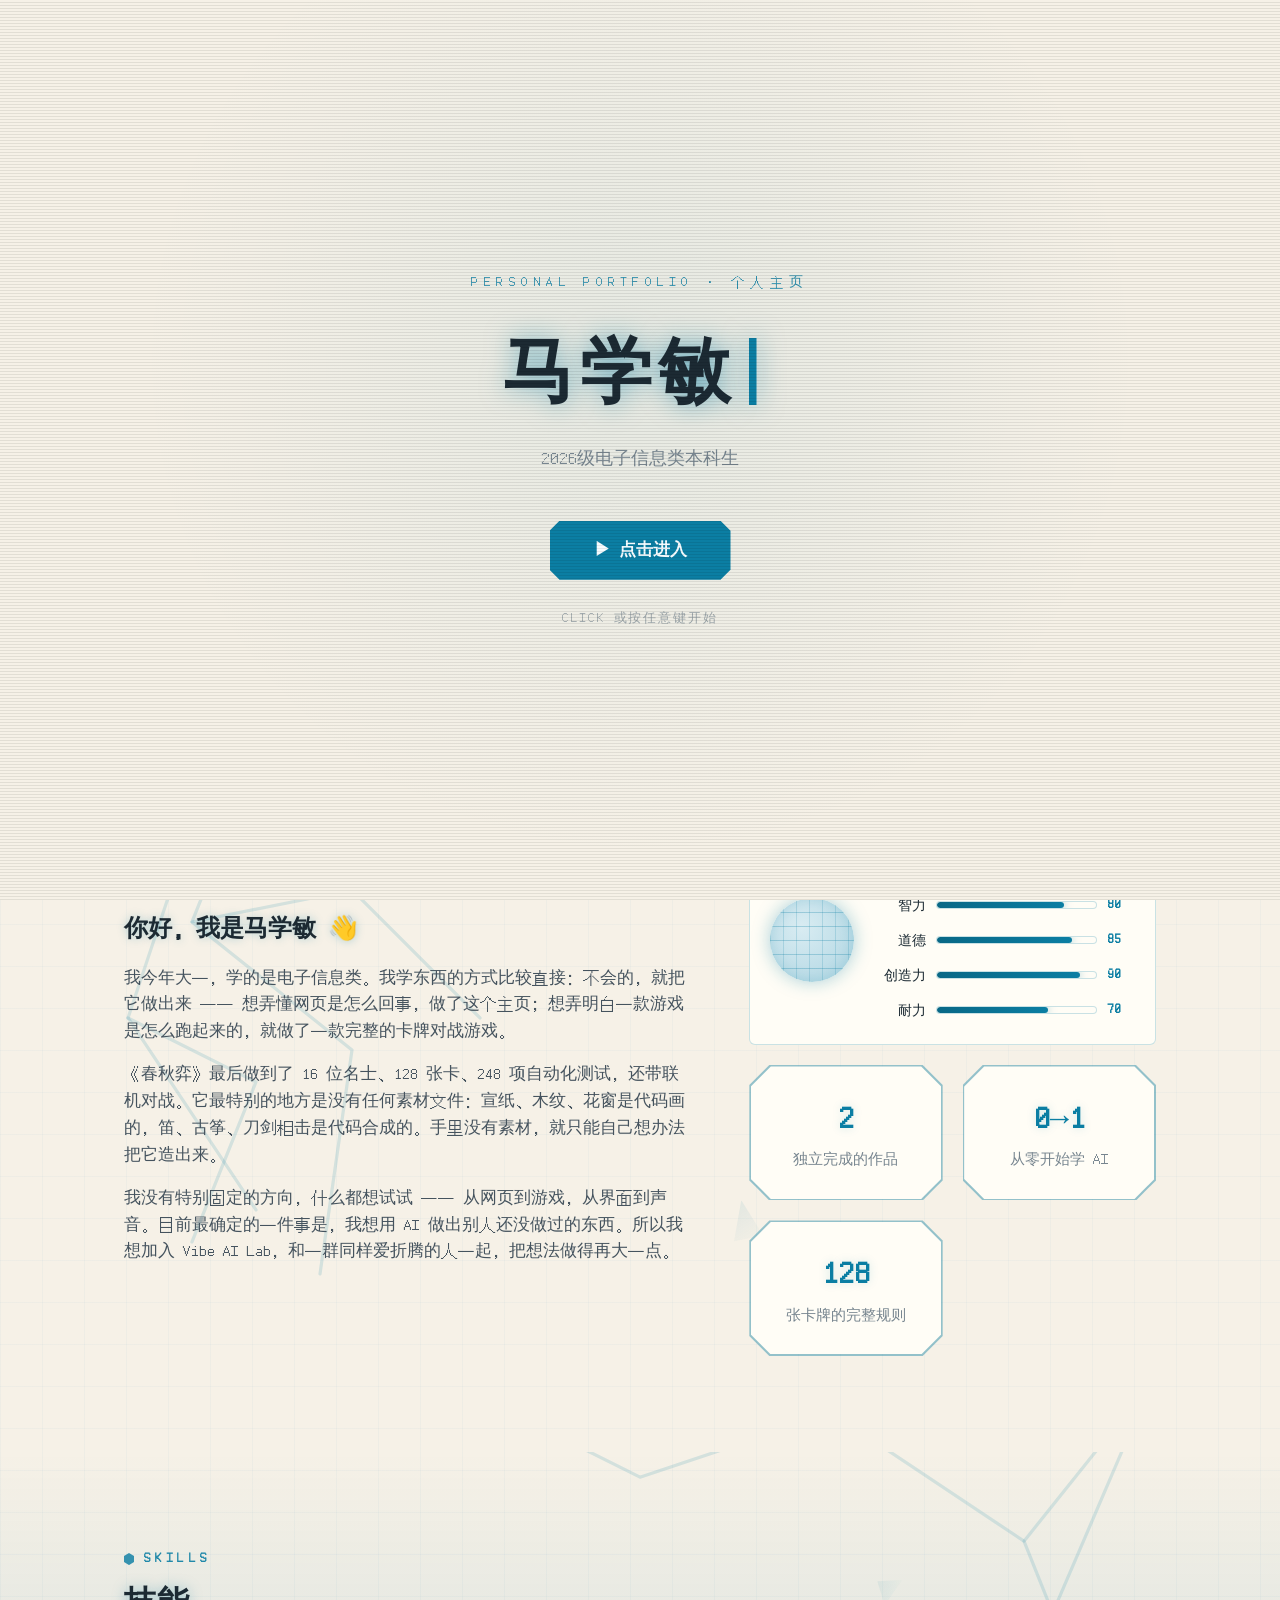
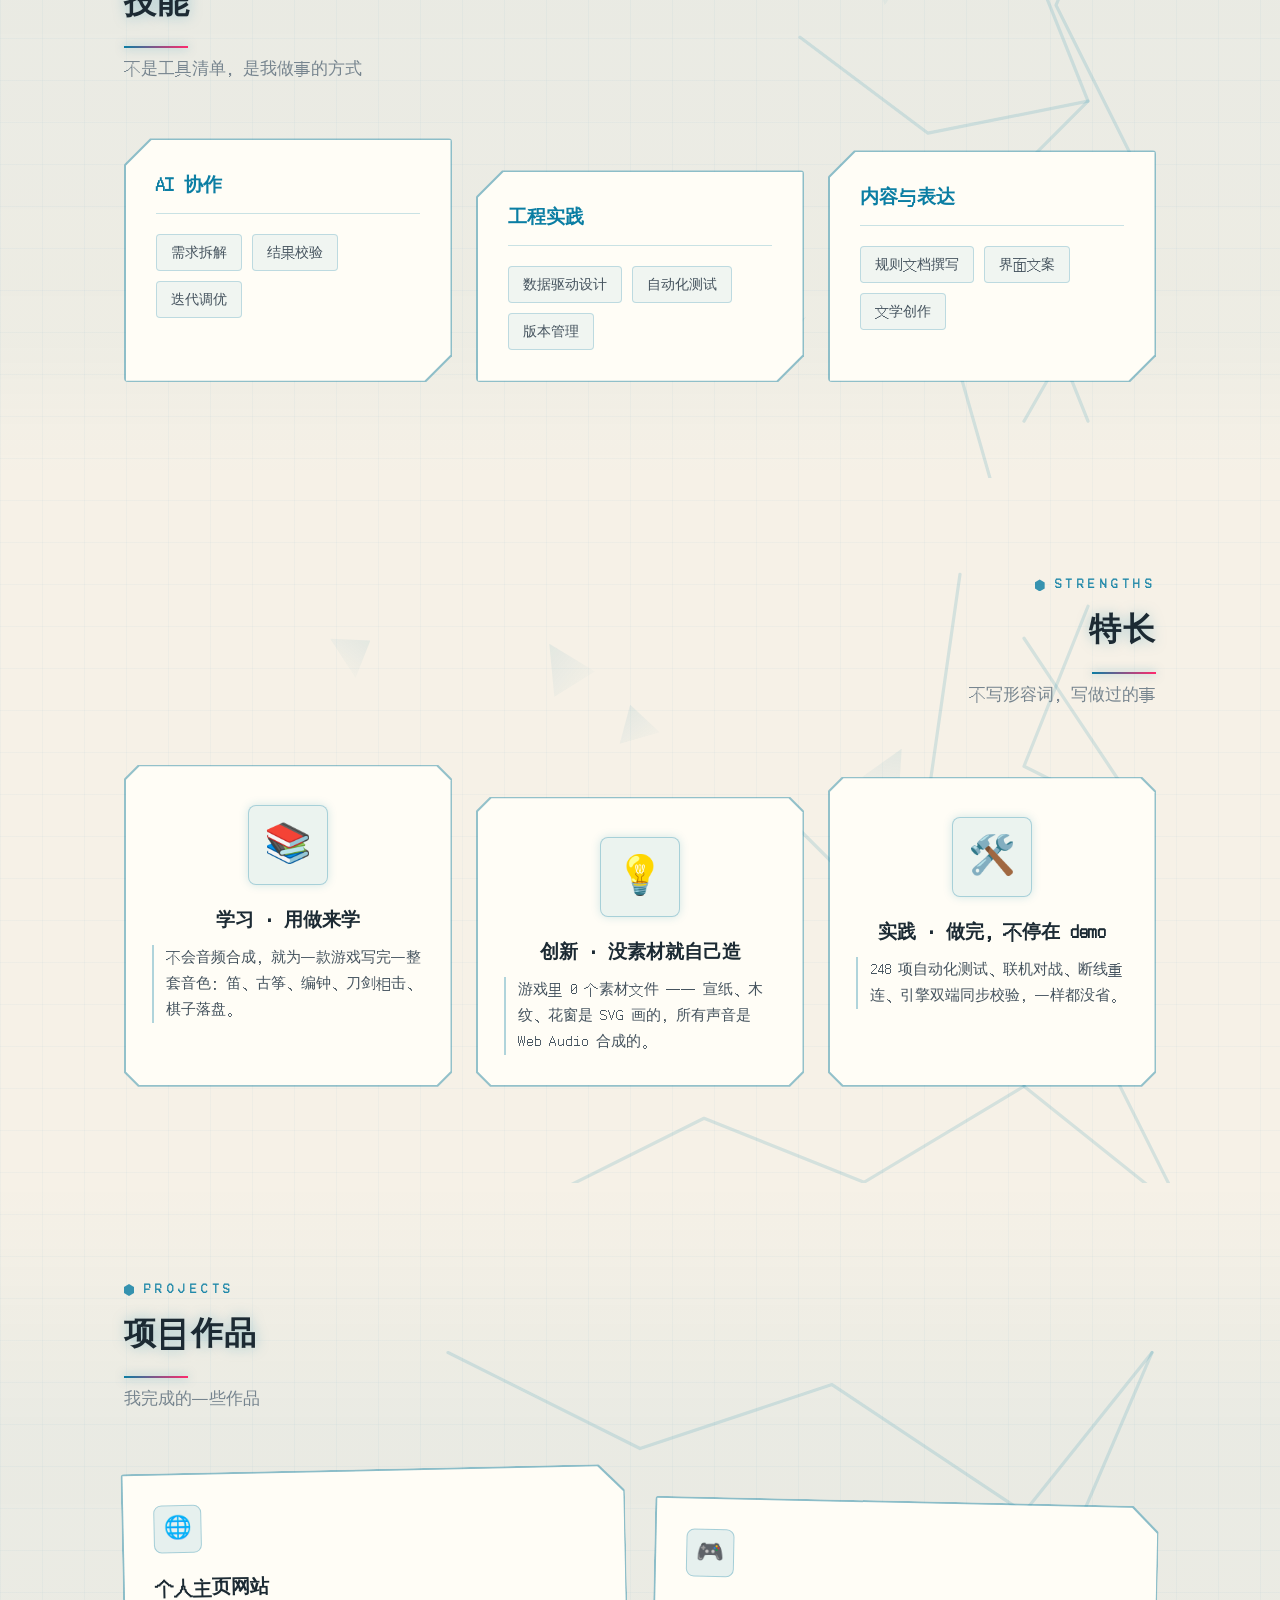
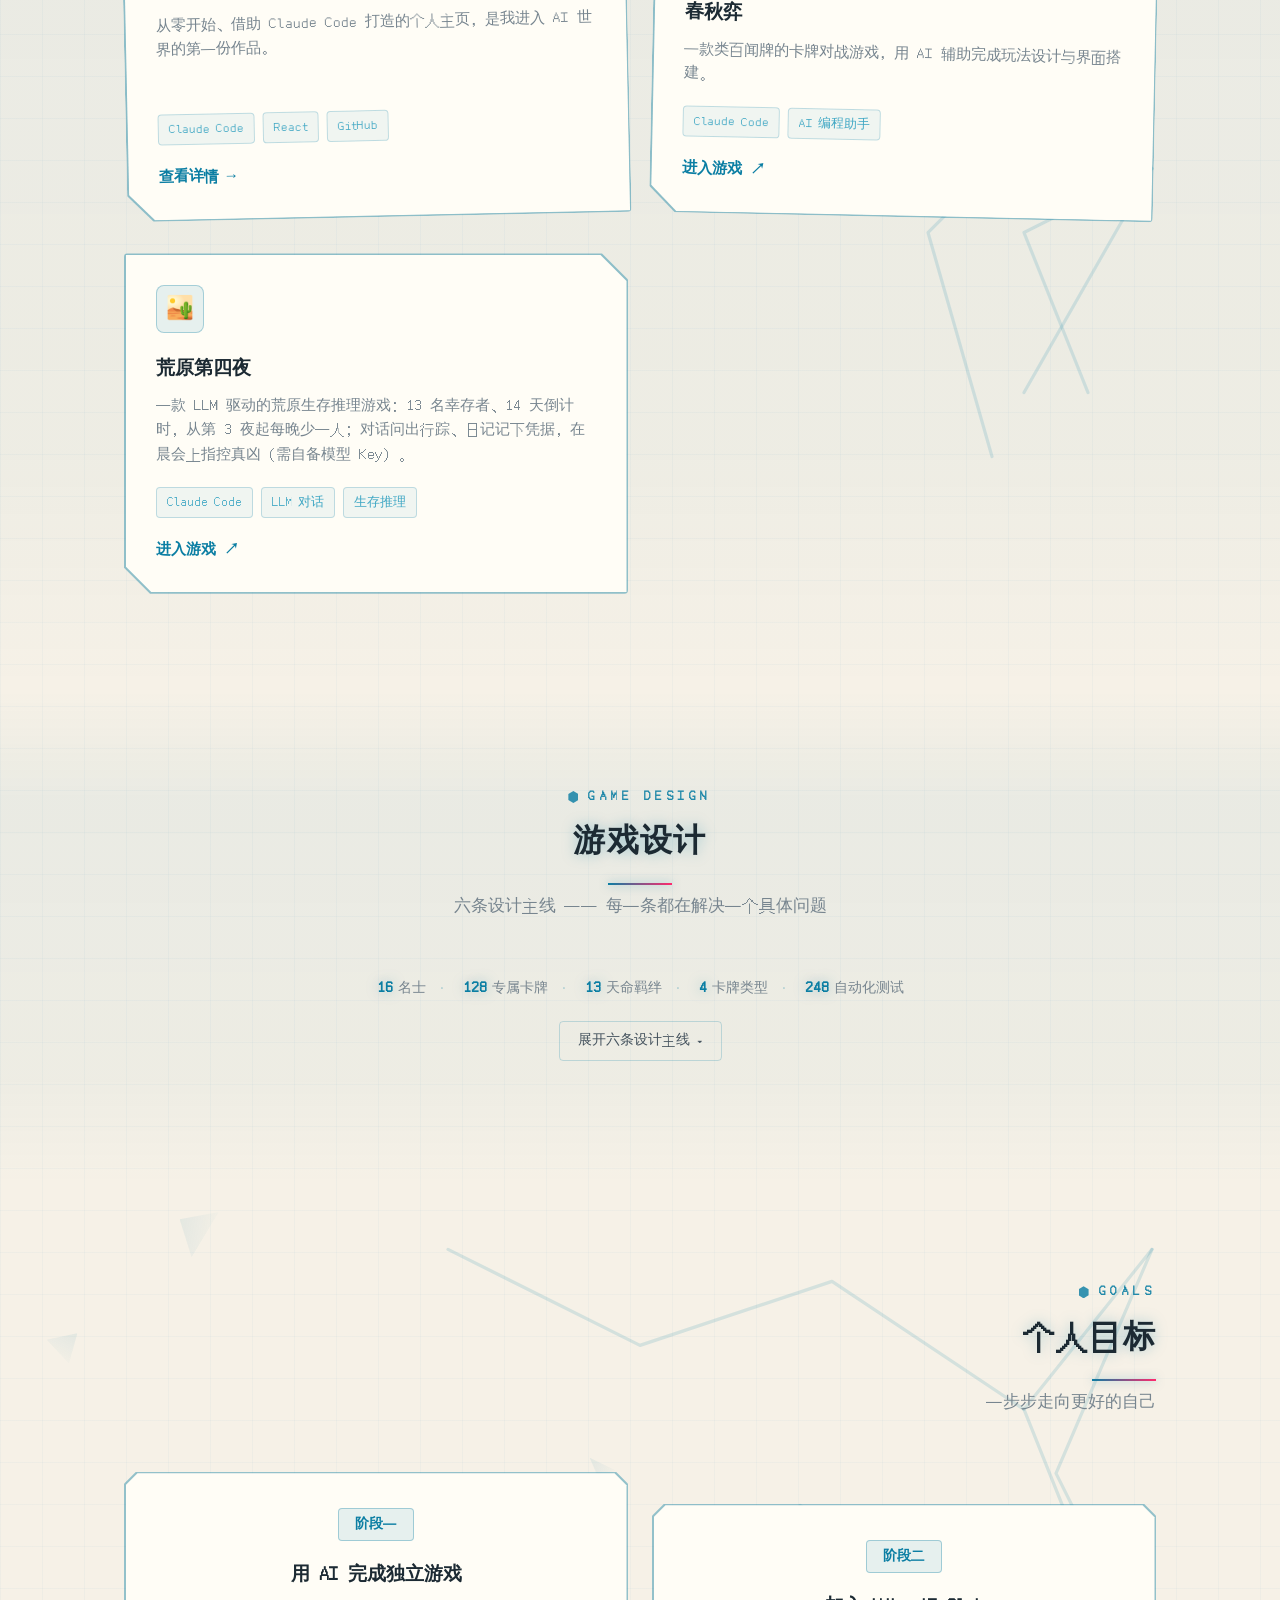
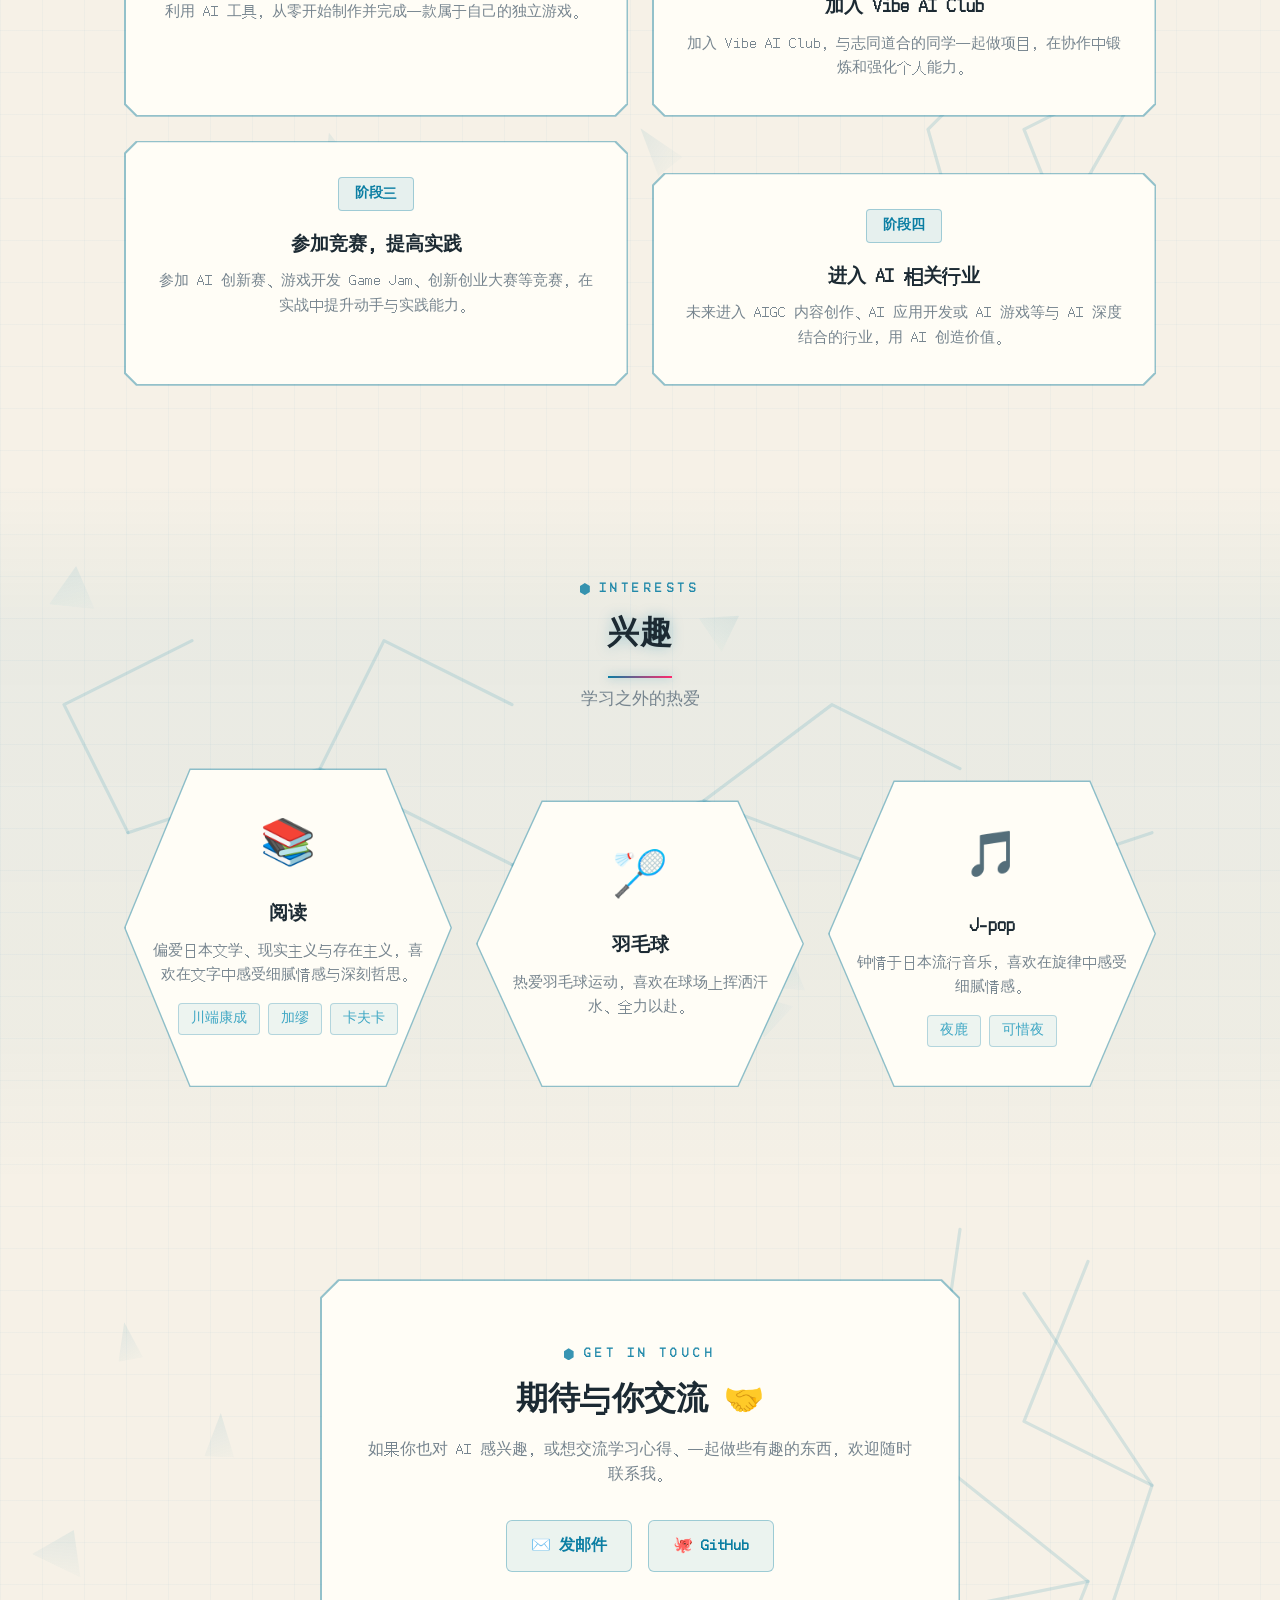
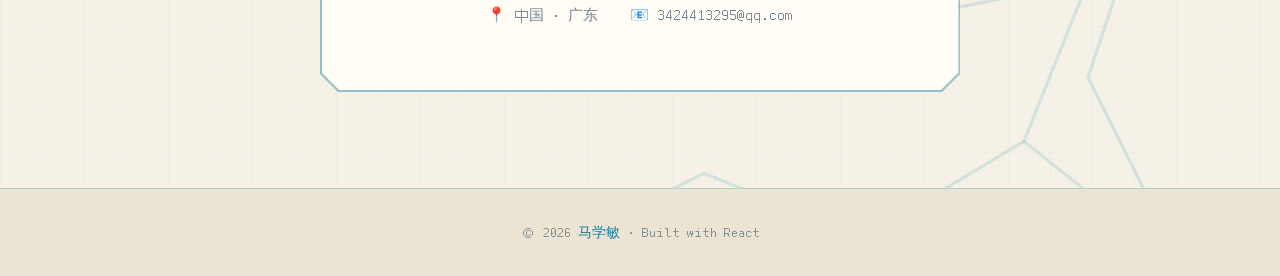
==== index.html @ 771243eb "更新主页 2026-10-11 16:15" ====
<!doctype html>
<html lang="zh-CN">
  <head>
    <meta charset="UTF-8" />
    <meta name="viewport" content="width=device-width, initial-scale=1.0" />
    <meta name="description" content="马学敏的个人主页 - 电子信息类本科生" />
    <meta name="theme-color" content="#070d16" />
    <script>
      // 首屏脚本：在样式生效前定好主题，避免「先闪深色、再切浅色」
      ;(function () {
        try {
          var t = localStorage.getItem('cc-theme')
          if (t !== 'light' && t !== 'dark') {
            t = window.matchMedia('(prefers-color-scheme: light)').matches ? 'light' : 'dark'
          }
          document.documentElement.dataset.theme = t
          var meta = document.querySelector('meta[name="theme-color"]')
          if (meta) meta.setAttribute('content', t === 'light' ? '#f6f1e7' : '#070d16')
        } catch (e) {}
      })()
    </script>
    <link rel="preconnect" href="https://fonts.googleapis.com" />
    <link rel="preconnect" href="https://fonts.gstatic.com" crossorigin />
    <link href="https://fonts.googleapis.com/css2?family=Press+Start+2P&family=VT323&display=swap" rel="stylesheet" />
    <title>马学敏 · 个人主页</title>
    <script type="module" crossorigin src="/assets/index-Da2HDCcF.js"></script>
    <link rel="stylesheet" crossorigin href="/assets/index-O-coVyPb.css">
  </head>
  <body>
    <div id="root"></div>
  </body>
</html>
---- assets/index-O-coVyPb.css ----
@font-face{font-family:ArkPixel;src:url(/fonts/ark-pixel-16px-monospaced-latin.ttf.woff2) format("woff2");font-weight:400;font-style:normal;font-display:swap;unicode-range:U+0020-00FF}@font-face{font-family:ArkPixel;src:url(/fonts/ark-pixel-16px-monospaced-zh_cn.ttf.woff2) format("woff2");font-weight:400;font-style:normal;font-display:swap;unicode-range:U+4E00-9FFF,U+3000-303F,U+2000-206F,U+FF00-FFEF}:root{--primary: #00d9ff;--primary-dark: #00a8cc;--accent: #7ee7ff;--neon-pink: #ff2a6d;--neon-purple: #b026ff;--bg: #070d16;--bg-alt: rgba(var(--primary-rgb), .045);--card: #0c1522;--dark: #eaf6ff;--text: #b7c8da;--text-light: #7a8fa3;--border: rgba(var(--primary-rgb), .16);--radius: 4px;--shadow: 0 4px 24px rgba(0, 0, 0, .45);--shadow-lg: 0 12px 40px rgba(0, 0, 0, .55);--glow: 0 0 12px rgba(var(--primary-rgb), .35);--max-width: 1080px;--primary-rgb: 0, 217, 255;--accent-rgb: 126, 231, 255;--bg-rgb: 7, 13, 22;--bg-deep: #040a12;--on-primary: #04121a;--primary-bright: #4ae6ff;--primary-deep: #0095b5;--avatar-a: #0d3347;--avatar-b: #04121a;--crack: rgba(0, 217, 255, .1);color-scheme:dark}*{margin:0;padding:0;box-sizing:border-box}html{scroll-behavior:smooth}body{font-family:ArkPixel,Courier New,Consolas,Microsoft YaHei,PingFang SC,monospace;font-size:16px;color:var(--text);background-color:var(--bg);background-image:linear-gradient(rgba(var(--primary-rgb),.03) 1px,transparent 1px),linear-gradient(90deg,rgba(var(--primary-rgb),.03) 1px,transparent 1px);background-size:42px 42px;line-height:1.6;-webkit-font-smoothing:antialiased;animation:grid-move 24s linear infinite}body:before{content:"";position:fixed;top:0;right:0;bottom:0;left:0;pointer-events:none;z-index:9999;background:repeating-linear-gradient(0deg,rgba(0,0,0,.08) 0px,rgba(0,0,0,.08) 1px,transparent 1px,transparent 3px);animation:scan-move 7s linear infinite}a{color:inherit;text-decoration:none}.container{max-width:var(--max-width);margin:0 auto;padding:0 24px}.particles-canvas{position:fixed;top:0;right:0;bottom:0;left:0;z-index:0;pointer-events:none}main{position:relative;z-index:1}.start-screen{position:fixed;top:0;right:0;bottom:0;left:0;z-index:9998;background:radial-gradient(circle at 50% 40%,rgba(var(--primary-rgb),.07),transparent 60%),var(--bg);cursor:pointer;transition:opacity .7s ease}.start-screen.fading{opacity:0;pointer-events:none}.boot-screen,.title-screen{position:absolute;top:0;right:0;bottom:0;left:0;display:flex;flex-direction:column;align-items:center;justify-content:center;text-align:center;padding:24px;transition:opacity .5s ease}.boot-screen{opacity:1}.boot-screen.boot-hidden,.title-screen{opacity:0;pointer-events:none}.title-screen.title-show{opacity:1;pointer-events:auto}.boot-text{font-size:.9rem;letter-spacing:.3em;text-transform:uppercase;color:var(--primary);margin-bottom:22px}.boot-bar{width:280px;height:4px;background:rgba(var(--primary-rgb),.15);border-radius:2px;overflow:hidden}.boot-fill{height:100%;background:var(--primary);box-shadow:0 0 10px rgba(var(--primary-rgb),.6);transition:width .1s linear}.boot-percent{margin-top:12px;font-size:.85rem;color:var(--text-light)}.start-kicker{font-size:.85rem;letter-spacing:.4em;text-transform:uppercase;color:var(--primary);margin-bottom:22px;opacity:.85}.start-title{font-size:clamp(2.5rem,7vw,4.5rem);color:var(--dark);letter-spacing:.08em;text-shadow:0 0 26px rgba(var(--primary-rgb),.55);margin-bottom:14px}.start-subtitle{font-size:1.1rem;color:var(--text-light);margin-bottom:48px}.start-btn{display:inline-block;padding:16px 44px;background:var(--primary);color:var(--on-primary);font-size:1.05rem;font-weight:600;clip-path:polygon(10px 0,calc(100% - 10px) 0,100% 10px,100% calc(100% - 10px),calc(100% - 10px) 100%,10px 100%,0 calc(100% - 10px),0 10px);animation:start-pulse 1.8s ease-in-out infinite}.start-hint{margin-top:28px;font-size:.8rem;letter-spacing:.15em;color:var(--text-light);opacity:.7}@keyframes start-pulse{0%,to{opacity:.6}50%{opacity:1}}.cursor{color:var(--primary);animation:blink 1s steps(2) infinite}@keyframes blink{0%,to{opacity:1}50%{opacity:0}}.section{position:relative;z-index:0;overflow:hidden;padding:96px 0}.section-alt{background:linear-gradient(180deg,transparent,rgba(var(--primary-rgb),.05) 22%,rgba(var(--primary-rgb),.035) 78%,transparent)}.section-heading{text-align:center;margin-bottom:56px}.section-heading h2{font-size:2rem;font-weight:700;color:var(--dark);letter-spacing:.04em;text-shadow:0 0 14px rgba(var(--primary-rgb),.35);animation:glitch-soft 9s infinite}.section-heading h2:after{content:"";display:block;width:64px;height:2px;margin:16px auto 0;background:linear-gradient(90deg,var(--primary),var(--neon-pink));box-shadow:0 0 10px rgba(var(--primary-rgb),.5)}.section-heading p{margin-top:8px;color:var(--text-light);font-size:1.05rem}#skills .section-heading,#projects .section-heading{text-align:left}#skills .section-heading h2:after,#projects .section-heading h2:after{margin:16px 0 0}#talents .section-heading,#goals .section-heading{text-align:right}#talents .section-heading h2:after,#goals .section-heading h2:after{margin:16px 0 0 auto}.section-en{display:block;font-size:.8rem;letter-spacing:.35em;text-transform:uppercase;color:var(--primary);margin-bottom:10px;font-weight:600;opacity:.9}.section-en:before{content:"";display:inline-block;width:10px;height:12px;margin-right:10px;vertical-align:middle;background:var(--primary);clip-path:polygon(50% 0,100% 25%,100% 75%,50% 100%,0 75%,0 25%);opacity:.9}.navbar{position:fixed;top:0;left:0;right:0;z-index:100;background:rgba(var(--bg-rgb),.85);-webkit-backdrop-filter:blur(12px);backdrop-filter:blur(12px);border-bottom:1px solid var(--border);transition:box-shadow .3s}.navbar.scrolled{box-shadow:0 4px 24px rgba(var(--primary-rgb),.12)}.navbar-inner{max-width:var(--max-width);margin:0 auto;padding:0 24px;height:64px;display:flex;align-items:center;justify-content:space-between}.logo{font-family:ArkPixel,Courier New,monospace;font-size:1.1rem;font-weight:700;color:var(--primary);text-shadow:var(--glow);letter-spacing:.05em;animation:glitch-soft 6s infinite}.logo span{color:var(--neon-pink)}.nav-links{display:flex;gap:32px;list-style:none}.nav-links a{position:relative;color:var(--text);font-size:.95rem;font-weight:500;transition:all .2s}.nav-links a:before{content:"▸";position:absolute;left:-16px;top:50%;transform:translateY(-50%);color:var(--primary);opacity:0;transition:opacity .2s}.nav-links a:hover:before{opacity:1}.nav-links a:hover{color:var(--primary);text-shadow:0 0 8px rgba(var(--primary-rgb),.5)}.nav-toggle{display:none;background:none;border:none;cursor:pointer;flex-direction:column;gap:5px;padding:4px}.nav-toggle span{display:block;width:22px;height:2px;background:var(--primary);border-radius:2px}.nav-actions{display:flex;align-items:center;gap:10px}.sound-toggle{flex:none;width:34px;height:34px;display:grid;place-items:center;background:none;border:1px solid var(--border);border-radius:var(--radius);cursor:pointer;transition:border-color .2s,box-shadow .2s,background .2s}.sound-toggle svg{width:18px;height:18px;fill:var(--primary);overflow:visible}.sound-toggle svg .stroke{fill:none;stroke:var(--primary);stroke-width:1.6;stroke-linecap:round}.sound-toggle:hover{border-color:var(--primary);background:rgba(var(--primary-rgb),.06);box-shadow:var(--glow)}.sound-toggle[aria-pressed=false] svg,.sound-toggle[aria-pressed=false] svg .stroke{fill:var(--text-light);stroke:var(--text-light)}.sound-toggle[aria-pressed=false] svg path:first-child{fill:var(--text-light)}.hero{position:relative;padding:170px 0 130px;background:radial-gradient(circle at 20% 20%,rgba(var(--primary-rgb),.08),transparent 50%),radial-gradient(circle at 80% 80%,rgba(var(--primary-rgb),.05),transparent 50%),var(--bg);overflow:hidden}.hero:before{content:"";position:absolute;top:-220px;right:-220px;width:520px;height:520px;background:radial-gradient(circle,rgba(var(--primary-rgb),.12),transparent 70%);animation:glow-pulse 5s ease-in-out infinite}.hero:after{content:"";position:absolute;top:50%;right:6%;width:240px;height:240px;transform:translateY(-50%);clip-path:polygon(50% 0,100% 100%,0 100%);background:rgba(var(--primary-rgb),.05);border-bottom:2px solid rgba(var(--primary-rgb),.25);pointer-events:none}.cracks{position:absolute;top:0;left:0;width:100%;height:100%;pointer-events:none;z-index:0}.shard{position:absolute;pointer-events:none;z-index:0;clip-path:polygon(50% 0,100% 100%,0 100%);background:linear-gradient(160deg,rgba(var(--primary-rgb),.12),rgba(var(--accent-rgb),.02));animation:shard-float 6s ease-in-out infinite}.shard-1{top:16%;left:14%;width:60px;height:54px;transform:rotate(-18deg)}.shard-2{top:30%;left:24%;width:40px;height:36px;transform:rotate(28deg)}.shard-3{top:52%;left:10%;width:48px;height:44px;transform:rotate(-6deg)}.shard-4{top:22%;left:30%;width:32px;height:28px;transform:rotate(45deg)}.glass-cracks{position:absolute;top:0;right:0;bottom:0;left:0;pointer-events:none;z-index:-1;overflow:hidden}.glass-cracks svg{position:absolute;top:0;left:0;width:100%;height:100%}.gshard{position:absolute;clip-path:polygon(50% 0,100% 100%,0 100%);background:linear-gradient(160deg,rgba(var(--primary-rgb),.09),rgba(var(--accent-rgb),.02));animation:shard-float 6s ease-in-out infinite}@keyframes shard-float{0%,to{translate:0 0;opacity:.5}10%{opacity:1}18%{opacity:.35}25%{translate:0 -6px;opacity:.8}34%{opacity:.3}42%{opacity:.95}50%{translate:0 -13px;opacity:.45}58%{opacity:1}66%{opacity:.3}75%{translate:0 -6px;opacity:.85}84%{opacity:.4}92%{opacity:.95}}.hero-inner{position:relative;z-index:1;display:flex;align-items:center;gap:64px}.hero-inner:before{content:"";position:absolute;left:-50px;top:12%;width:84px;height:96px;background:rgba(var(--primary-rgb),.06);clip-path:polygon(50% 0,100% 25%,100% 75%,50% 100%,0 75%,0 25%);pointer-events:none}.hero-inner:after{content:"";position:absolute;right:40px;bottom:-30px;width:56px;height:64px;background:rgba(var(--primary-rgb),.1);clip-path:polygon(50% 0,100% 25%,100% 75%,50% 100%,0 75%,0 25%);pointer-events:none}.hero-text{flex:1}.hero-greeting{display:inline-block;padding:6px 16px;background:rgba(var(--primary-rgb),.08);border:1px solid rgba(var(--primary-rgb),.35);color:var(--primary);border-radius:4px;font-size:.9rem;font-weight:600;margin-bottom:22px}.hero h1{font-size:3rem;font-weight:800;color:var(--dark);letter-spacing:.02em;line-height:1.2}.hero h1 .gradient{color:var(--primary);text-shadow:0 0 18px rgba(var(--primary-rgb),.5);animation:glitch-text 6s infinite}@keyframes glitch-text{0%,90%,to{text-shadow:0 0 18px rgba(var(--primary-rgb),.5);transform:translate(0)}91%{text-shadow:-5px 0 var(--neon-pink),5px 0 var(--primary);transform:translate(4px,-1px) skew(3deg)}92%{text-shadow:5px 0 var(--neon-pink),-5px 0 var(--primary);transform:translate(-4px,1px) skew(-3deg)}93%{text-shadow:-3px 0 var(--neon-pink),3px 0 var(--primary);transform:translate(2px)}94%{text-shadow:0 0 18px rgba(var(--primary-rgb),.5);transform:translate(0)}}@keyframes glitch-soft{0%,95%,to{text-shadow:0 0 14px rgba(var(--primary-rgb),.35);transform:translate(0)}96%{text-shadow:-2px 0 var(--neon-pink),2px 0 var(--primary);transform:translate(1px)}98%{text-shadow:2px 0 var(--neon-pink),-2px 0 var(--primary);transform:translate(-1px)}}.hero-subtitle{margin-top:16px;font-size:1.25rem;color:var(--text-light);font-weight:500}.hero-tagline{margin-top:10px;font-size:.85rem;letter-spacing:.25em;text-transform:uppercase;color:var(--accent);opacity:.8}.hero-actions{display:flex;gap:16px;margin-top:34px;flex-wrap:wrap}.btn{display:inline-flex;align-items:center;gap:8px;padding:13px 30px;border-radius:4px;font-size:1rem;font-weight:600;cursor:pointer;transition:all .25s;border:none}.btn-primary{background:var(--primary);color:var(--on-primary);box-shadow:var(--glow)}.btn-primary:hover{background:var(--primary-bright);transform:translateY(-2px);box-shadow:0 0 24px rgba(var(--primary-rgb),.6)}.btn-outline{background:transparent;color:var(--primary);border:1.5px solid rgba(var(--primary-rgb),.5)}.btn-outline:hover{background:rgba(var(--primary-rgb),.08);border-color:var(--primary);box-shadow:var(--glow)}.hero-avatar{flex-shrink:0;width:200px;height:200px;border-radius:50%;display:flex;align-items:center;justify-content:center;font-size:4.5rem;font-weight:700;color:var(--on-primary);background:linear-gradient(135deg,var(--primary),var(--primary-deep));border:2px solid rgba(var(--primary-rgb),.6);box-shadow:0 0 30px rgba(var(--primary-rgb),.4);overflow:hidden;animation:avatar-glow 4s ease-in-out infinite}.hero-avatar img{width:100%;height:100%;object-fit:cover}.hero-scroll{position:absolute;bottom:24px;left:50%;transform:translate(-50%);color:var(--primary);animation:bounce 2s infinite}@keyframes bounce{0%,to{transform:translate(-50%)}50%{transform:translate(-50%,8px)}}@keyframes glow-pulse{0%,to{opacity:.6}50%{opacity:1}}@keyframes avatar-glow{0%,to{box-shadow:0 0 22px rgba(var(--primary-rgb),.4)}50%{box-shadow:0 0 48px rgba(var(--primary-rgb),.7)}}@keyframes grid-move{0%{background-position:0 0,0 0}to{background-position:42px 42px,42px 42px}}@keyframes scan-move{0%{background-position:0 0}to{background-position:0 4px}}.about-content{display:grid;grid-template-columns:1.4fr 1fr;gap:56px;align-items:center}.about-text p{margin-bottom:16px;font-size:1.05rem;color:var(--text)}.about-heading{font-size:1.5rem;color:var(--dark);margin-bottom:16px;text-shadow:0 0 10px rgba(var(--primary-rgb),.3)}.stats{display:grid;grid-template-columns:repeat(auto-fit,minmax(150px,1fr));gap:20px}.stat-card{background:var(--card);border:1px solid var(--border);border-radius:var(--radius);padding:28px 20px;text-align:center;transition:all .25s}.stat-card:hover{transform:translateY(-4px);border-color:var(--primary);box-shadow:var(--glow)}.stat-value{font-size:2rem;font-weight:800;color:var(--primary);text-shadow:var(--glow)}.stat-label{margin-top:4px;color:var(--text-light);font-size:.95rem}.about-side{display:flex;flex-direction:column;gap:20px}.ability-panel{display:flex;align-items:center;gap:20px;background:var(--card);border:1px solid var(--border);border-radius:6px;padding:22px 20px}.globe{width:84px;height:84px;border-radius:50%;flex-shrink:0;overflow:hidden;background:repeating-linear-gradient(0deg,transparent 0 13px,rgba(var(--primary-rgb),.28) 13px 14px),repeating-linear-gradient(90deg,rgba(var(--primary-rgb),.18) 0 1px,transparent 1px 13px),radial-gradient(circle at 38% 35%,var(--avatar-a),var(--avatar-b) 72%);box-shadow:0 0 18px rgba(var(--primary-rgb),.35),inset 0 0 14px rgba(var(--primary-rgb),.15);animation:globe-spin 9s linear infinite}@keyframes globe-spin{0%{background-position:0 0,0 0,0 0}to{background-position:0 0,-130px 0,0 0}}.ability-list{flex:1;display:flex;flex-direction:column;gap:12px}.ability-item{display:flex;align-items:center;gap:10px}.ability-name{width:52px;font-size:.9rem;color:var(--dark);text-align:right;flex-shrink:0}.ability-track{flex:1;height:8px;background:#ffffff0f;border:1px solid var(--border);border-radius:4px;overflow:hidden}.ability-fill{height:100%;background:linear-gradient(90deg,var(--primary-dark),var(--primary));box-shadow:0 0 8px rgba(var(--primary-rgb),.5);border-radius:4px}.ability-value{width:28px;font-size:.85rem;color:var(--primary);font-weight:700;text-align:left;flex-shrink:0}.skills-grid{display:grid;grid-template-columns:repeat(3,1fr);gap:24px}.skill-card{background:var(--card);border:1px solid var(--border);border-radius:var(--radius);padding:32px;transition:all .25s}.skill-card:hover{transform:translateY(-4px);border-color:var(--primary);box-shadow:var(--glow)}.skill-card h3{font-size:1.2rem;color:var(--primary);margin-bottom:20px;padding-bottom:12px;border-bottom:1px solid var(--border)}.skill-tags{display:flex;flex-wrap:wrap;gap:10px}.skill-tag{padding:6px 14px;background:rgba(var(--primary-rgb),.06);border:1px solid rgba(var(--primary-rgb),.22);border-radius:4px;font-size:.9rem;color:var(--text);font-weight:500;transition:all .2s}.skill-tag:hover{background:var(--primary);color:var(--on-primary);box-shadow:var(--glow)}.talents-grid{display:grid;grid-template-columns:repeat(3,1fr);gap:24px}.talent-card{background:var(--card);border:1px solid var(--border);border-radius:var(--radius);padding:40px 28px 32px;text-align:center;transition:all .25s}.talent-card:hover{transform:translateY(-6px);border-color:var(--primary);box-shadow:var(--glow)}.talent-icon{width:80px;height:80px;margin:0 auto 20px;display:flex;align-items:center;justify-content:center;font-size:2.4rem;background:rgba(var(--primary-rgb),.08);border:1px solid rgba(var(--primary-rgb),.3);border-radius:8px;box-shadow:var(--glow);animation:talent-float 3s ease-in-out infinite}.talent-card:nth-child(2) .talent-icon{animation-delay:.4s}.talent-card:nth-child(3) .talent-icon{animation-delay:.8s}.talent-card h3{font-size:1.2rem;color:var(--dark);margin-bottom:10px}.talent-card p{color:var(--text-light);font-size:.95rem}.talent-card .talent-evidence{text-align:left;color:var(--text);font-size:.92rem;line-height:1.75;padding-left:12px;border-left:2px solid rgba(var(--primary-rgb),.32)}@keyframes talent-float{0%,to{transform:translateY(0)}50%{transform:translateY(-8px)}}.projects-grid{display:grid;grid-template-columns:repeat(2,1fr);gap:24px}.project-card{background:var(--card);border:1px solid var(--border);border-radius:var(--radius);padding:32px;display:flex;flex-direction:column;transition:all .25s}.project-card:hover{transform:translateY(-6px);border-color:var(--primary);box-shadow:var(--glow)}.project-icon{width:48px;height:48px;border-radius:8px;background:rgba(var(--primary-rgb),.1);border:1px solid rgba(var(--primary-rgb),.3);display:flex;align-items:center;justify-content:center;font-size:1.4rem;margin-bottom:20px}.project-card h3{font-size:1.2rem;color:var(--dark);margin-bottom:10px}.project-card p{color:var(--text-light);font-size:.95rem;flex:1}.project-tech{display:flex;flex-wrap:wrap;gap:8px;margin:20px 0}.project-tech span{font-size:.8rem;padding:4px 10px;background:rgba(var(--primary-rgb),.06);border:1px solid rgba(var(--primary-rgb),.22);border-radius:4px;color:var(--accent);font-weight:500}.project-link{color:var(--primary);font-weight:600;font-size:.95rem;display:inline-flex;align-items:center;gap:6px}.project-link:hover{text-decoration:underline}.goals-grid{display:grid;grid-template-columns:repeat(2,1fr);gap:24px}.goal-card{background:var(--card);border:1px solid var(--border);border-radius:var(--radius);padding:36px 28px;text-align:center;transition:all .25s}.goal-card:hover{transform:translateY(-4px);border-color:var(--primary);box-shadow:var(--glow)}.goal-period{display:inline-block;padding:5px 16px;background:rgba(var(--primary-rgb),.1);border:1px solid rgba(var(--primary-rgb),.32);color:var(--primary);border-radius:4px;font-size:.85rem;font-weight:600;margin-bottom:18px}.goal-card h3{font-size:1.2rem;color:var(--dark);margin-bottom:10px}.goal-card p{color:var(--text-light);font-size:.95rem}.hobbies-grid{display:grid;grid-template-columns:repeat(3,1fr);gap:24px}.hobby-card{background:var(--card);border:1px solid var(--border);border-radius:var(--radius);padding:40px 28px;text-align:center;transition:all .25s}.hobby-card:hover{transform:translateY(-6px);border-color:var(--primary);box-shadow:var(--glow)}.hobby-icon{font-size:2.8rem;margin-bottom:18px;display:inline-block;transition:transform .3s}.hobby-card:hover .hobby-icon{transform:scale(1.2) rotate(-8deg)}.hobby-card h3{font-size:1.2rem;color:var(--dark);margin-bottom:10px}.hobby-card p{color:var(--text-light);font-size:.95rem}.hobby-tags{display:flex;flex-wrap:wrap;justify-content:center;gap:8px;margin-top:16px}.hobby-tag{padding:4px 12px;font-size:.85rem;background:rgba(var(--primary-rgb),.07);border:1px solid rgba(var(--primary-rgb),.25);border-radius:4px;color:var(--accent);font-weight:500}.contact-card{max-width:640px;margin:0 auto;background:rgba(var(--primary-rgb),.04);border:1px solid var(--border);border-radius:8px;padding:64px 48px;text-align:center;color:var(--text);box-shadow:var(--glow)}.contact-card h2{font-size:2rem;margin-bottom:12px;color:var(--dark)}.contact-card p{color:var(--text-light);margin-bottom:32px}.contact-links{display:flex;justify-content:center;gap:16px;flex-wrap:wrap}.contact-link{display:inline-flex;align-items:center;gap:8px;padding:12px 24px;background:rgba(var(--primary-rgb),.08);border:1px solid rgba(var(--primary-rgb),.35);border-radius:6px;color:var(--primary);font-weight:600;transition:all .2s}.contact-link:hover{background:var(--primary);color:var(--on-primary);box-shadow:var(--glow)}.contact-meta{margin-top:32px;display:flex;justify-content:center;gap:32px;flex-wrap:wrap;color:var(--text-light);font-size:.95rem}.scroll-top{position:fixed;bottom:24px;right:24px;width:44px;height:44px;border-radius:8px;background:var(--primary);color:var(--on-primary);font-size:1.2rem;border:none;cursor:pointer;opacity:0;pointer-events:none;transition:all .3s;box-shadow:var(--glow);z-index:90}.scroll-top.visible{opacity:1;pointer-events:auto}.scroll-top:hover{transform:translateY(-3px);background:var(--primary-bright)}.footer{background:var(--bg-deep);color:var(--text-light);text-align:center;padding:32px 24px;font-size:.9rem;border-top:1px solid var(--border);position:relative;z-index:1}.footer span{color:var(--primary)}.skills-grid .skill-card:nth-child(2),.talents-grid .talent-card:nth-child(2),.projects-grid .project-card:nth-child(2),.hobbies-grid .hobby-card:nth-child(2){margin-top:32px}.skills-grid .skill-card:nth-child(3),.talents-grid .talent-card:nth-child(3),.projects-grid .project-card:nth-child(3),.hobbies-grid .hobby-card:nth-child(3){margin-top:12px}.goals-grid .goal-card:nth-child(2),.goals-grid .goal-card:nth-child(4){margin-top:32px}.projects-grid .project-card:nth-child(1){rotate:-1.2deg}.projects-grid .project-card:nth-child(2){rotate:1.2deg}.stat-card{--shape: 20px 0, calc(100% - 20px) 0, 100% 20px, 100% calc(100% - 20px) , calc(100% - 20px) 100%, 20px 100%, 0 calc(100% - 20px) , 0 20px}.skill-card{--shape: 26px 0, 100% 0, 100% calc(100% - 26px) , calc(100% - 26px) 100%, 0 100%, 0 26px}.talent-card{--shape: 14px 0, calc(100% - 14px) 0, 100% 14px, 100% calc(100% - 14px) , calc(100% - 14px) 100%, 14px 100%, 0 calc(100% - 14px) , 0 14px}.project-card{--shape: 0 0, calc(100% - 26px) 0, 100% 26px, 100% 100%, 26px 100%, 0 calc(100% - 26px) }.goal-card{--shape: 12px 0, calc(100% - 12px) 0, 100% 12px, 100% calc(100% - 12px) , calc(100% - 12px) 100%, 12px 100%, 0 calc(100% - 12px) , 0 12px}.hobby-card{--shape: 20% 0, 80% 0, 100% 50%, 80% 100%, 20% 100%, 0 50%}.contact-card{--shape: 18px 0, calc(100% - 18px) 0, 100% 18px, 100% calc(100% - 18px) , calc(100% - 18px) 100%, 18px 100%, 0 calc(100% - 18px) , 0 18px}.stat-card,.skill-card,.talent-card,.project-card,.goal-card,.hobby-card,.contact-card{position:relative;z-index:0;border:none;background:rgba(var(--primary-rgb),.42);clip-path:polygon(var(--shape))}.stat-card:before,.skill-card:before,.talent-card:before,.project-card:before,.goal-card:before,.hobby-card:before,.contact-card:before{content:"";position:absolute;top:1.5px;right:1.5px;bottom:1.5px;left:1.5px;background:var(--card);clip-path:polygon(var(--shape));z-index:-1}.stat-card:hover,.skill-card:hover,.talent-card:hover,.project-card:hover,.goal-card:hover,.hobby-card:hover{filter:brightness(1.2)}@media(max-width:900px){.hero-inner{flex-direction:column-reverse;text-align:center;gap:40px}.hero h1{font-size:2.4rem}.hero-actions{justify-content:center}.about-content,.skills-grid,.projects-grid,.goals-grid,.talents-grid,.hobbies-grid{grid-template-columns:1fr}.skills-grid .skill-card:nth-child(2),.talents-grid .talent-card:nth-child(2),.projects-grid .project-card:nth-child(2),.hobbies-grid .hobby-card:nth-child(2),.skills-grid .skill-card:nth-child(3),.talents-grid .talent-card:nth-child(3),.projects-grid .project-card:nth-child(3),.hobbies-grid .hobby-card:nth-child(3),.goals-grid .goal-card:nth-child(2),.goals-grid .goal-card:nth-child(4){margin-top:0}.projects-grid .project-card:nth-child(1),.projects-grid .project-card:nth-child(2){rotate:0deg}.nav-links{display:none;position:absolute;top:64px;left:0;right:0;flex-direction:column;background:var(--bg);padding:16px 24px;gap:16px;border-bottom:1px solid var(--border);box-shadow:var(--shadow-lg)}.nav-links.open,.nav-toggle{display:flex}}.gstats-line{display:flex;flex-wrap:wrap;justify-content:center;align-items:baseline;gap:8px 0;margin-bottom:22px;list-style:none;font-size:.9rem;color:var(--text-light)}.gstats-line li{display:flex;align-items:baseline;gap:5px}.gstats-line li+li:before{content:"·";margin:0 12px;color:var(--border)}.gstats-line b{font-size:1.05rem;line-height:1;color:var(--primary);text-shadow:0 0 14px rgba(var(--primary-rgb),.4)}.gdesign-actions{display:flex;justify-content:center;margin-bottom:28px}.gdesign-toggle{display:inline-flex;align-items:center;gap:7px;font:inherit;font-size:.85rem;padding:8px 18px;border:1px solid var(--border);border-radius:var(--radius);background:transparent;color:var(--text);cursor:pointer;transition:all .2s}.gdesign-toggle:hover{border-color:var(--primary);color:var(--primary);box-shadow:var(--glow)}.gdesign-arrow{font-size:.7rem;line-height:1}.gfeatures-panel{display:grid;grid-template-rows:0fr;transition:grid-template-rows .35s ease}.gfeatures-panel.on{grid-template-rows:1fr}.gfeatures-panel>.gfeatures-grid{min-height:0;overflow:hidden}.gfeatures-grid{display:grid;grid-template-columns:repeat(3,1fr);gap:20px}.gfeature-card{padding:26px 24px;background:var(--card);border:1px solid var(--border);border-radius:var(--radius);transition:all .25s}.gfeature-card:hover{transform:translateY(-5px);border-color:var(--primary);box-shadow:var(--glow)}.gfeature-icon{margin-bottom:14px;font-size:1.5rem}.gfeature-card h3{margin-bottom:8px;font-size:1.05rem;color:var(--dark)}.gfeature-card p{font-size:.9rem;color:var(--text-light);line-height:1.7}@media(max-width:900px){.gfeatures-grid{grid-template-columns:1fr}}@media(max-width:560px){.gstats-line{gap:4px 16px}.gstats-line li+li:before{content:none}}[data-theme=light]{--primary: #0b7ea3;--primary-dark: #096886;--accent: #3fa7c4;--primary-rgb: 11, 126, 163;--accent-rgb: 63, 167, 196;--bg: #f6f1e7;--bg-rgb: 246, 241, 231;--bg-alt: rgba(11, 126, 163, .05);--card: #fffdf6;--dark: #1c2a33;--text: #45535e;--text-light: #77858f;--border: rgba(11, 126, 163, .22);--shadow: 0 4px 20px rgba(60, 72, 84, .1);--shadow-lg: 0 12px 36px rgba(60, 72, 84, .16);--glow: 0 0 10px rgba(11, 126, 163, .18);--bg-deep: #ece4d3;--on-primary: #f6fcff;--primary-bright: #1296bd;--primary-deep: #065a74;--avatar-a: #d9ecf2;--avatar-b: #b9dbe6;--crack: rgba(11, 126, 163, .14);color-scheme:light}[data-theme=light] .particles-canvas{opacity:.28}.glass-cracks .crack-lines{stroke:var(--crack)}.tour-btn{position:fixed;left:24px;bottom:24px;z-index:95;padding:10px 16px;font-family:inherit;font-size:.9rem;color:var(--primary);background:rgba(var(--bg-rgb),.85);border:1px solid var(--border);border-radius:8px;-webkit-backdrop-filter:blur(10px);backdrop-filter:blur(10px);box-shadow:var(--shadow);cursor:pointer;transition:border-color .25s,box-shadow .25s,transform .25s,color .25s}.tour-btn:hover{border-color:var(--primary);box-shadow:var(--glow);transform:translateY(-2px)}.tour-btn.running{color:var(--text)}.tour-caption{position:fixed;left:50%;bottom:24px;transform:translate(-50%);z-index:96;width:min(560px,calc(100vw - 240px));padding:12px 18px 14px;background:rgba(var(--bg-rgb),.92);border:1px solid var(--border);border-radius:8px;-webkit-backdrop-filter:blur(12px);backdrop-filter:blur(12px);box-shadow:var(--shadow-lg);animation:tour-in .35s ease}.tour-step{display:flex;justify-content:space-between;align-items:baseline;font-size:.72rem;letter-spacing:.1em;color:var(--text-light)}.tour-caption p{margin:6px 0 10px;font-size:.95rem;color:var(--dark)}.tour-hint{letter-spacing:0;opacity:.75}.tour-progress{height:3px;border-radius:2px;background:var(--border);overflow:hidden}.tour-progress span{display:block;height:100%;background:var(--primary);transition:width .4s ease}@keyframes tour-in{0%{opacity:0;transform:translate(-50%) translateY(12px)}to{opacity:1;transform:translate(-50%) translateY(0)}}.note-overlay{position:fixed;top:0;right:0;bottom:0;left:0;z-index:200;display:grid;place-items:center;padding:24px;background:#04080eb8;-webkit-backdrop-filter:blur(6px);backdrop-filter:blur(6px);animation:note-fade .25s ease}.note-card{width:min(460px,100%);padding:28px 30px 24px;background:var(--card);border:1px solid var(--border);border-radius:8px;box-shadow:var(--shadow-lg),var(--glow);animation:note-in .35s cubic-bezier(.2,.9,.3,1.2)}.note-card h3{margin:6px 0 16px;font-size:1.15rem;color:var(--dark)}.note-lines p{font-size:.95rem;line-height:1.9;color:var(--text);opacity:0;animation:note-line .5s ease forwards}.note-close{margin-top:20px;padding:8px 20px;font-family:inherit;font-size:.9rem;color:var(--primary);background:none;border:1px solid var(--border);border-radius:6px;cursor:pointer;transition:border-color .2s,box-shadow .2s}.note-close:hover{border-color:var(--primary);box-shadow:var(--glow)}@keyframes note-fade{0%{opacity:0}to{opacity:1}}@keyframes note-in{0%{opacity:0;transform:translateY(14px) scale(.97)}to{opacity:1;transform:translateY(0) scale(1)}}@keyframes note-line{0%{opacity:0;transform:translateY(6px)}to{opacity:1;transform:translateY(0)}}@media(max-width:700px){.tour-caption{width:calc(100vw - 40px);bottom:86px}}
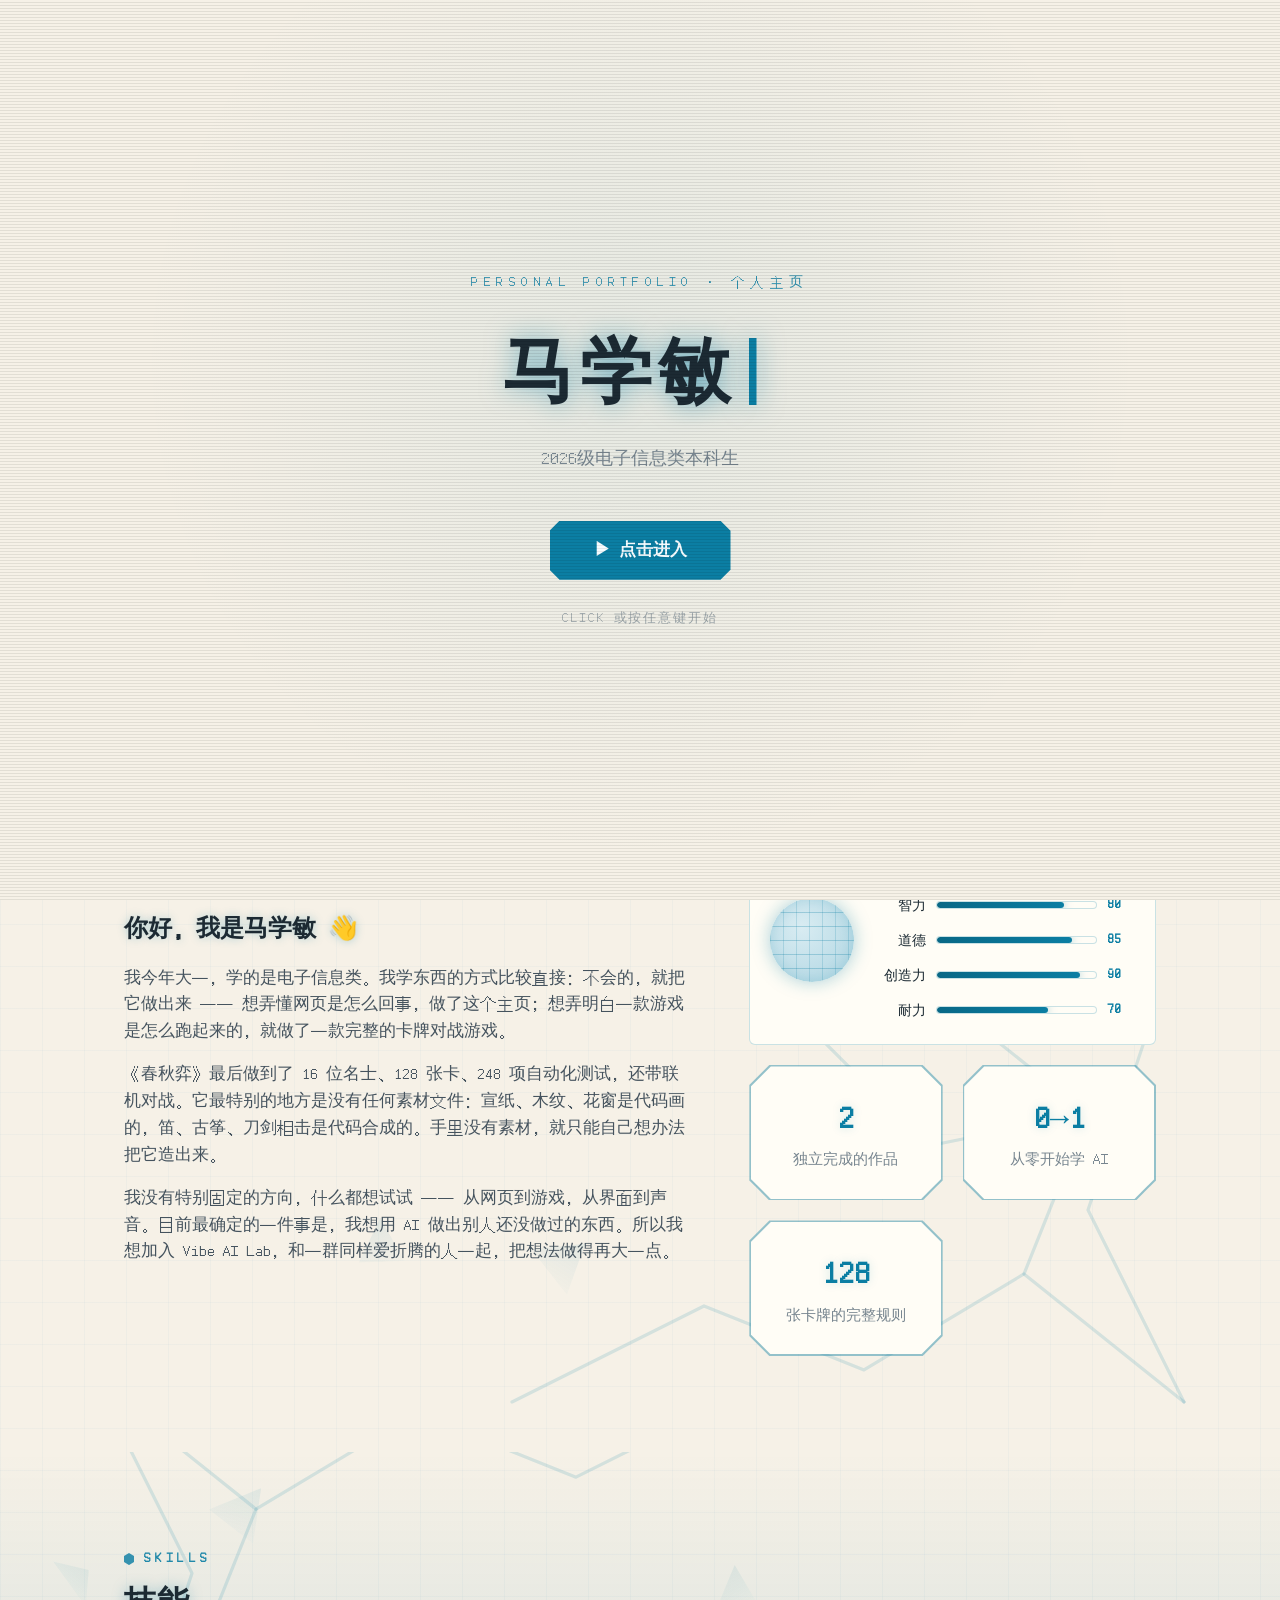
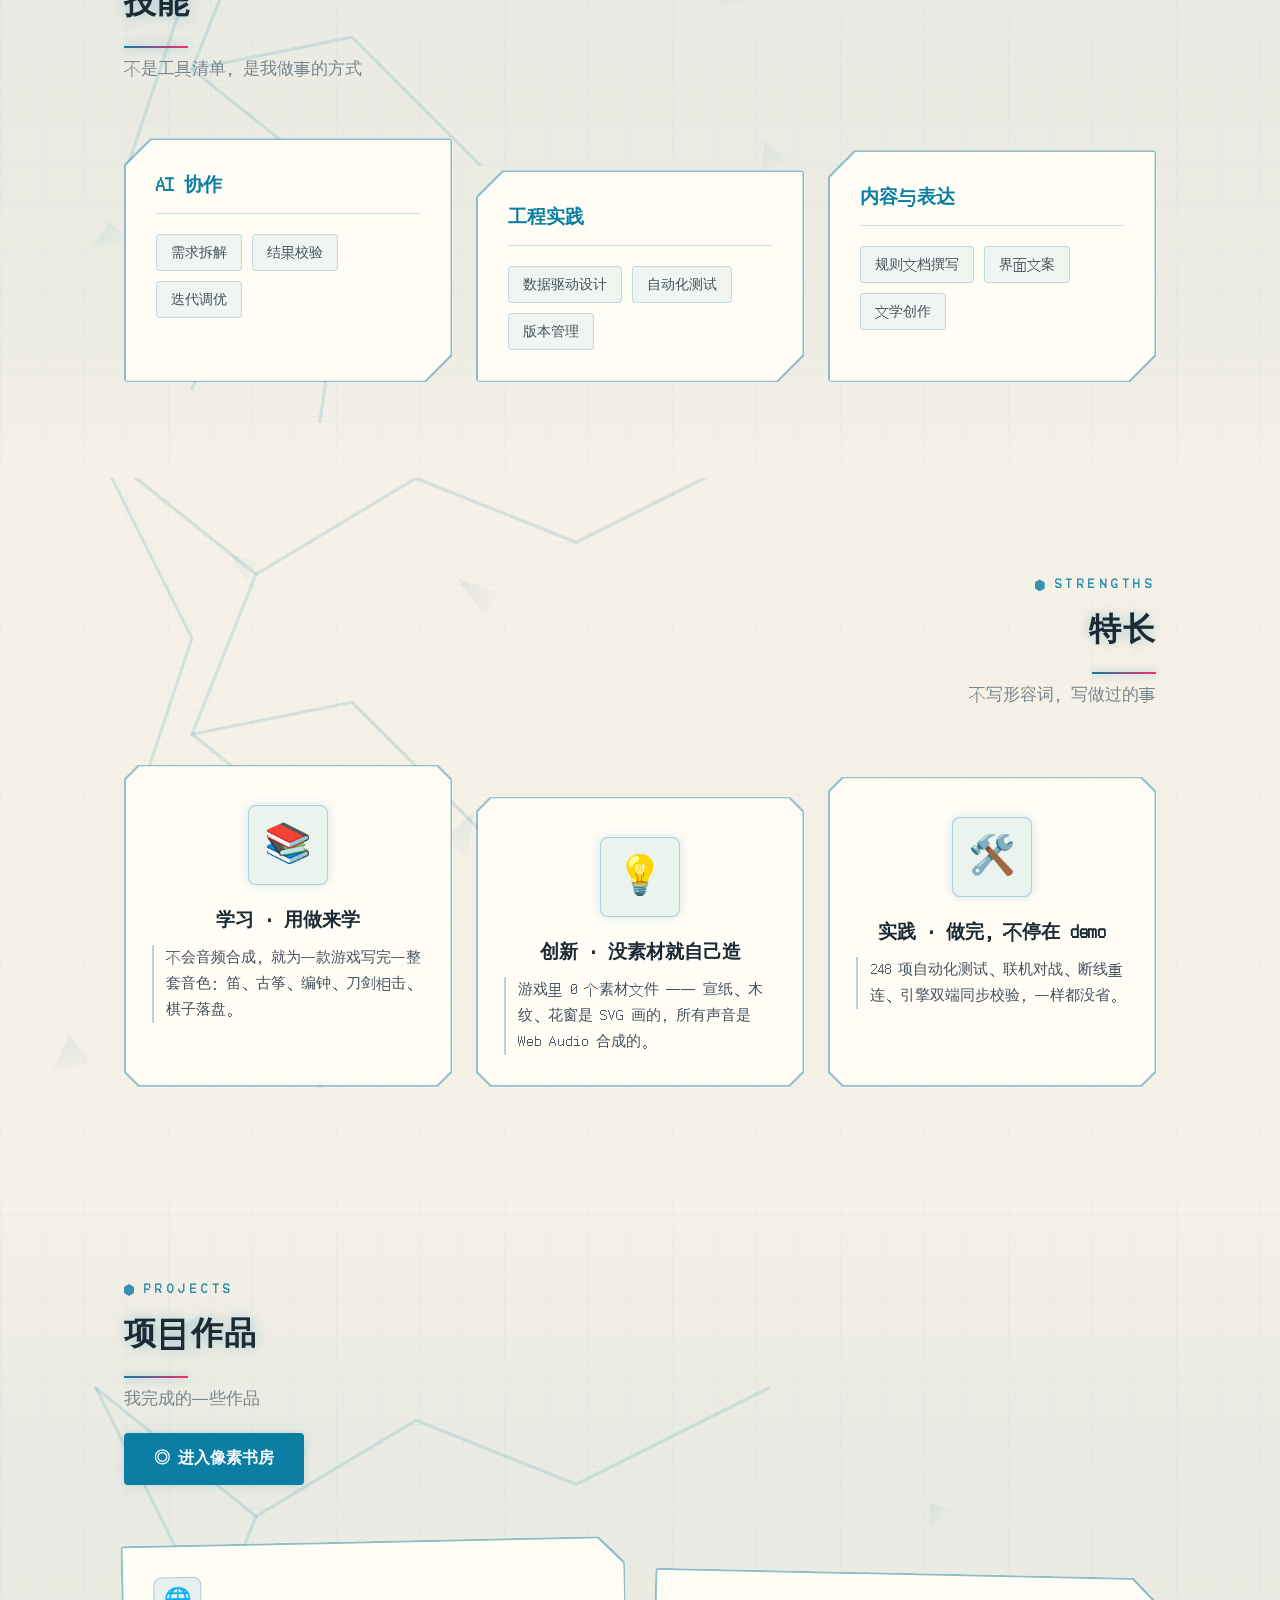
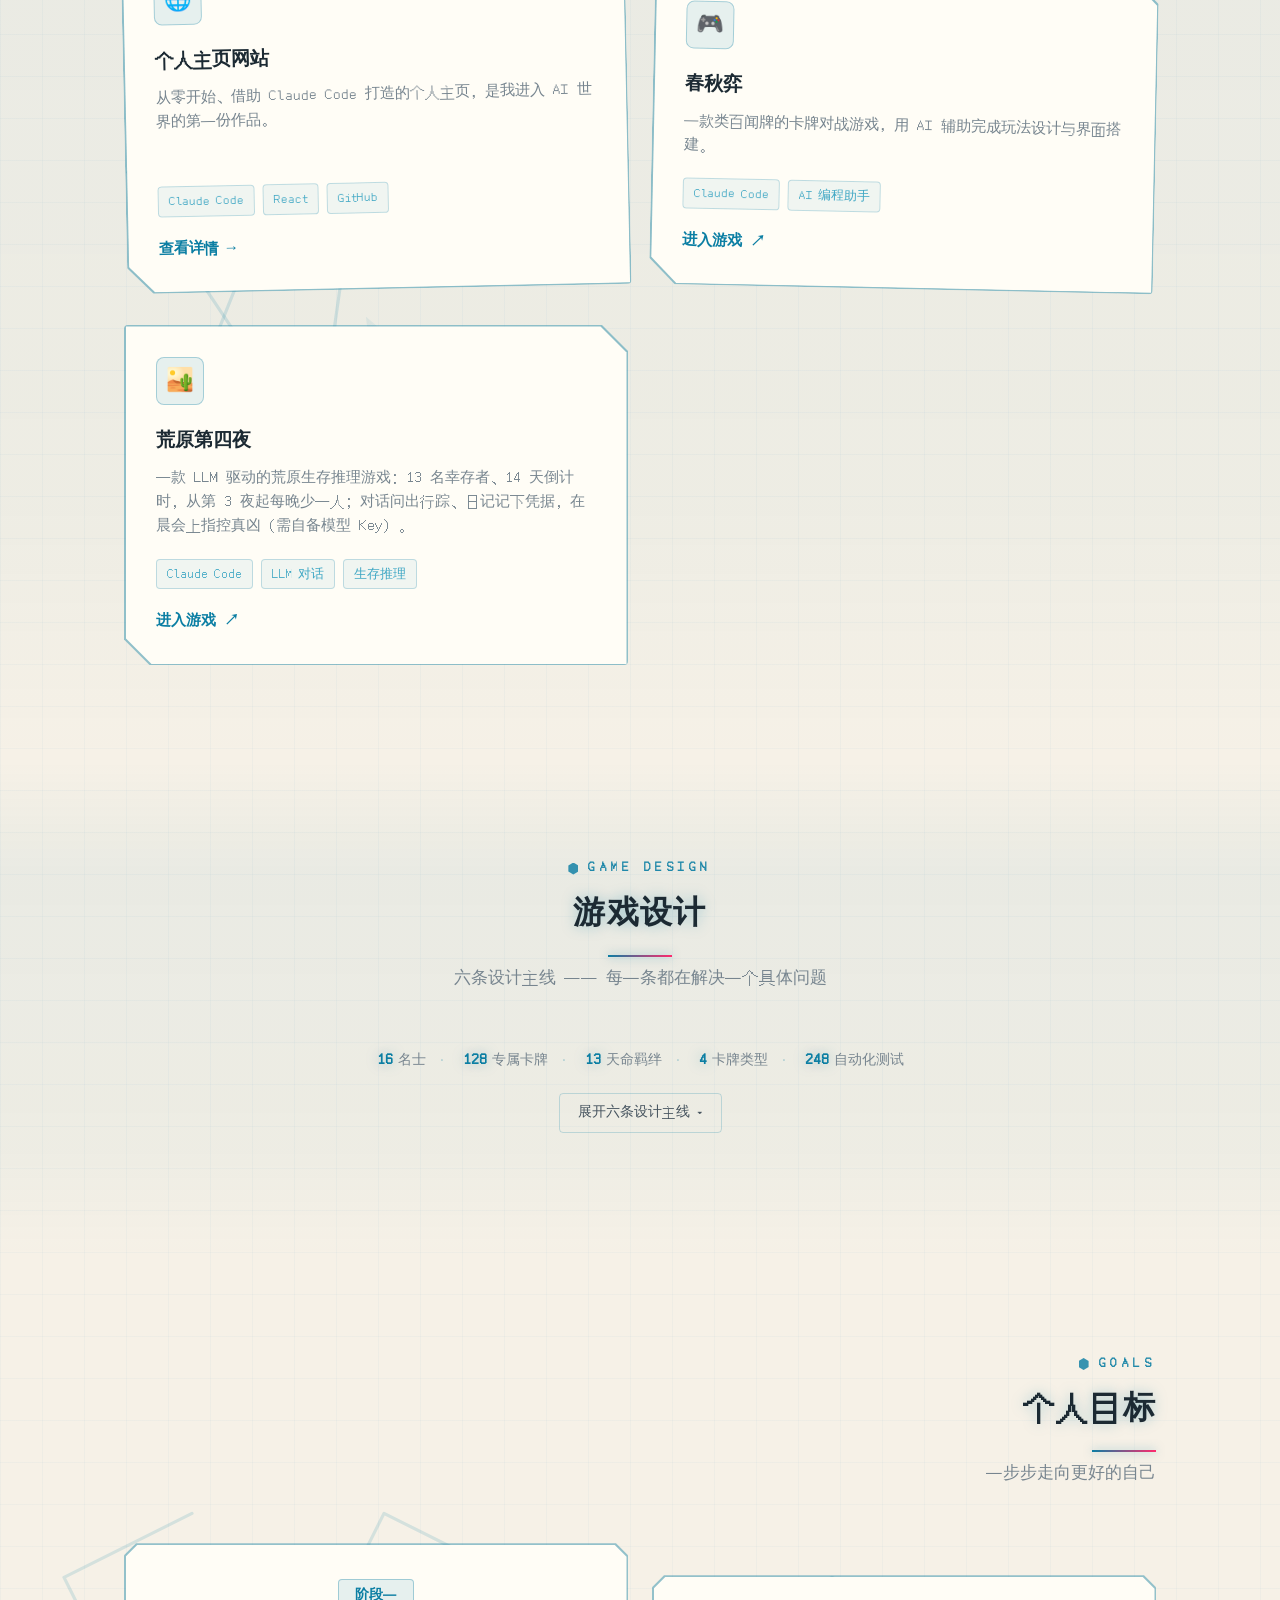
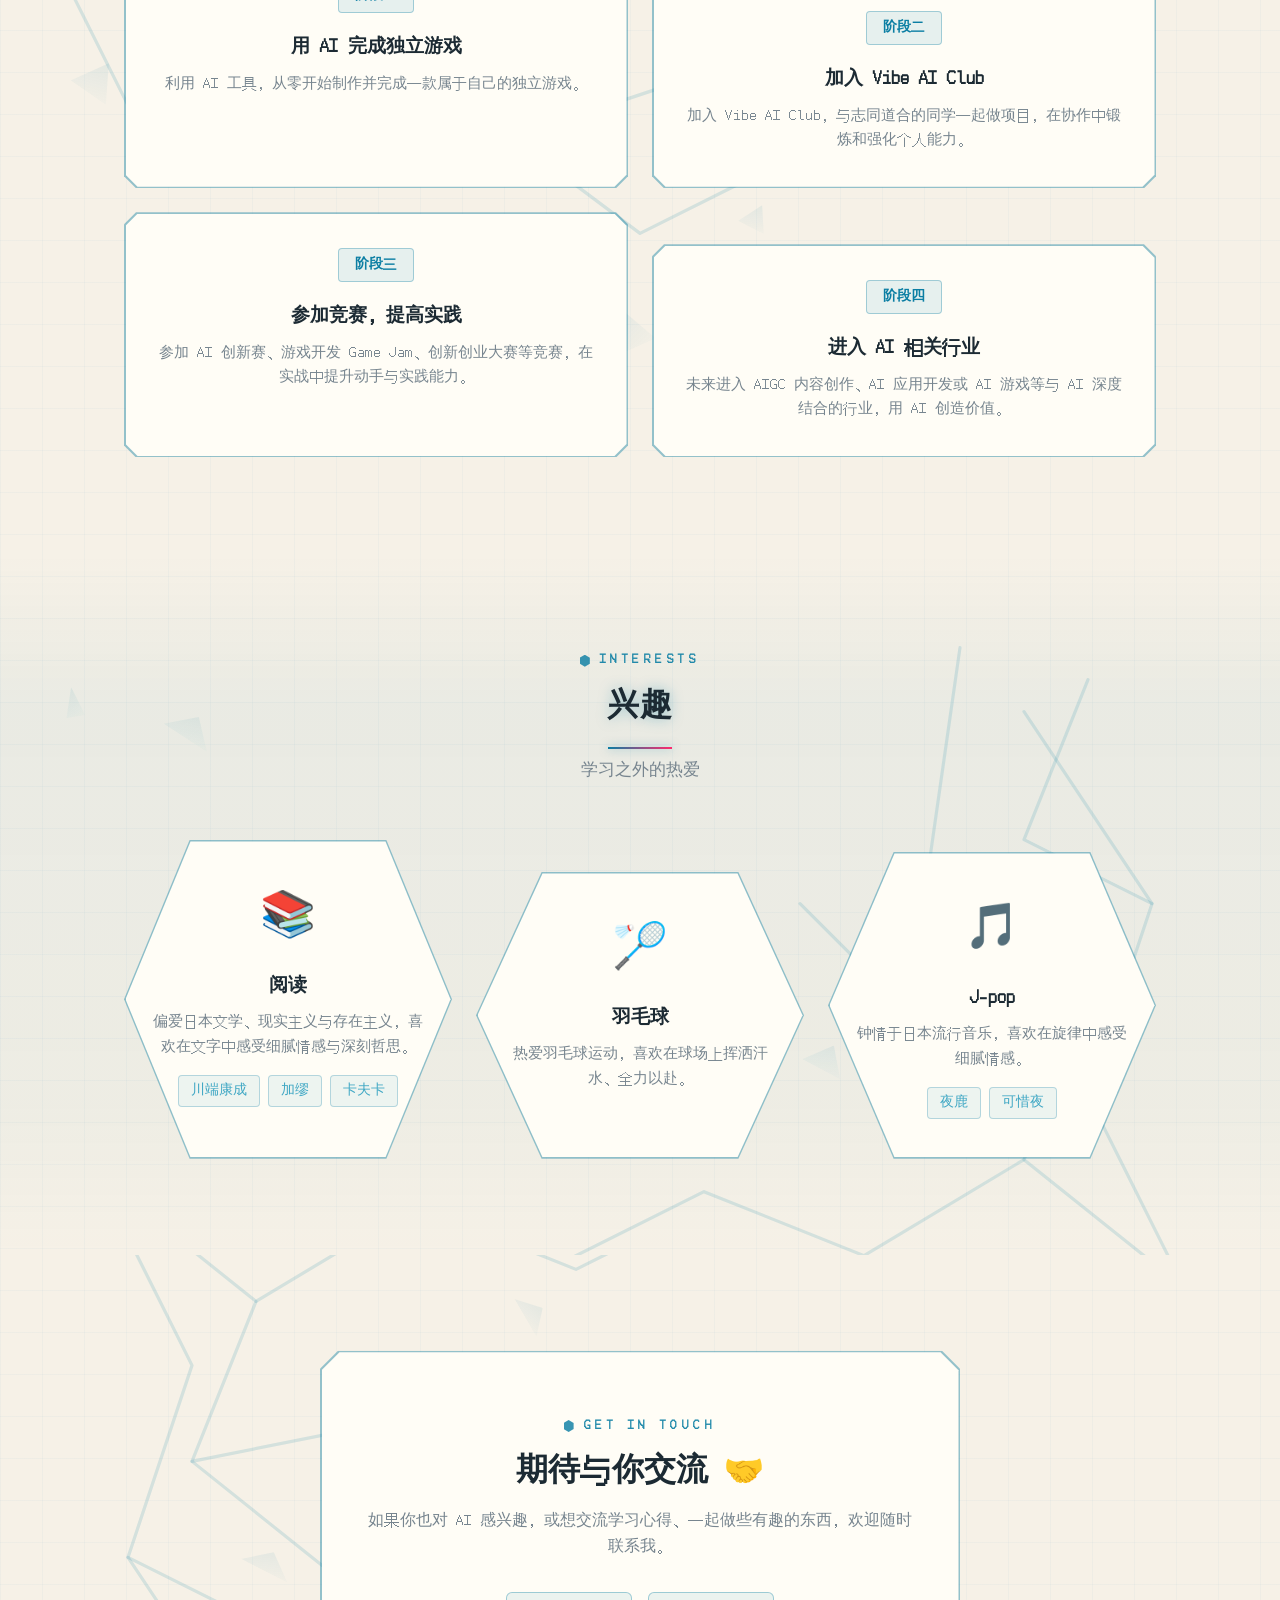
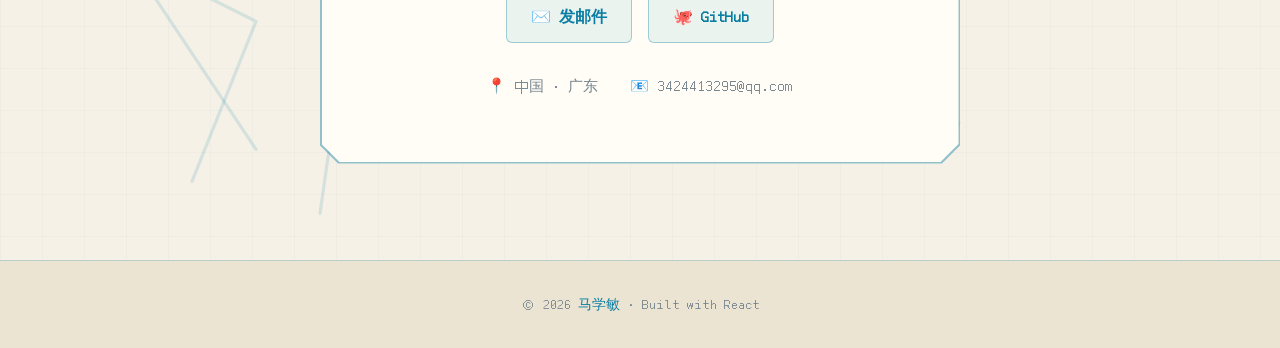
==== commit 3b9a6640: "更新主页 2026-10-11 23:54" ====
--- a/index.html
+++ b/index.html
@@ -7,9 +7,11 @@
     <meta name="theme-color" content="#070d16" />
     <script>
       // 首屏脚本：在样式生效前定好主题，避免「先闪深色、再切浅色」
+      // 支持 ?theme=light|dark 临时指定（用于分享/截图），不写入存储
       ;(function () {
         try {
-          var t = localStorage.getItem('cc-theme')
+          var q = /[?&]theme=(light|dark)/.exec(location.search)
+          var t = q ? q[1] : localStorage.getItem('cc-theme')
           if (t !== 'light' && t !== 'dark') {
             t = window.matchMedia('(prefers-color-scheme: light)').matches ? 'light' : 'dark'
           }
@@ -23,8 +25,9 @@
     <link rel="preconnect" href="https://fonts.gstatic.com" crossorigin />
     <link href="https://fonts.googleapis.com/css2?family=Press+Start+2P&family=VT323&display=swap" rel="stylesheet" />
     <title>马学敏 · 个人主页</title>
-    <script type="module" crossorigin src="/assets/index-Da2HDCcF.js"></script>
-    <link rel="stylesheet" crossorigin href="/assets/index-O-coVyPb.css">
+    <script type="module" crossorigin src="/assets/main-CMMoRd6C.js"></script>
+    <link rel="modulepreload" crossorigin href="/assets/index-DnqTVk3S.js">
+    <link rel="stylesheet" crossorigin href="/assets/index-Dotijks8.css">
   </head>
   <body>
     <div id="root"></div>
--- a/assets/index-Dotijks8.css
+++ b/assets/index-Dotijks8.css
@@ -0,0 +1 @@
+@font-face{font-family:ArkPixel;src:url(/fonts/ark-pixel-16px-monospaced-latin.ttf.woff2) format("woff2");font-weight:400;font-style:normal;font-display:swap;unicode-range:U+0020-00FF}@font-face{font-family:ArkPixel;src:url(/fonts/ark-pixel-16px-monospaced-zh_cn.ttf.woff2) format("woff2");font-weight:400;font-style:normal;font-display:swap;unicode-range:U+4E00-9FFF,U+3000-303F,U+2000-206F,U+FF00-FFEF}:root{--primary: #00d9ff;--primary-dark: #00a8cc;--accent: #7ee7ff;--neon-pink: #ff2a6d;--neon-purple: #b026ff;--bg: #070d16;--bg-alt: rgba(var(--primary-rgb), .045);--card: #0c1522;--dark: #eaf6ff;--text: #b7c8da;--text-light: #7a8fa3;--border: rgba(var(--primary-rgb), .16);--radius: 4px;--shadow: 0 4px 24px rgba(0, 0, 0, .45);--shadow-lg: 0 12px 40px rgba(0, 0, 0, .55);--glow: 0 0 12px rgba(var(--primary-rgb), .35);--max-width: 1080px;--primary-rgb: 0, 217, 255;--accent-rgb: 126, 231, 255;--bg-rgb: 7, 13, 22;--bg-deep: #040a12;--on-primary: #04121a;--primary-bright: #4ae6ff;--primary-deep: #0095b5;--avatar-a: #0d3347;--avatar-b: #04121a;--crack: rgba(0, 217, 255, .1);color-scheme:dark}*{margin:0;padding:0;box-sizing:border-box}html{scroll-behavior:smooth}body{font-family:ArkPixel,Courier New,Consolas,Microsoft YaHei,PingFang SC,monospace;font-size:16px;color:var(--text);background-color:var(--bg);background-image:linear-gradient(rgba(var(--primary-rgb),.03) 1px,transparent 1px),linear-gradient(90deg,rgba(var(--primary-rgb),.03) 1px,transparent 1px);background-size:42px 42px;line-height:1.6;-webkit-font-smoothing:antialiased;animation:grid-move 24s linear infinite}body:before{content:"";position:fixed;top:0;right:0;bottom:0;left:0;pointer-events:none;z-index:9999;background:repeating-linear-gradient(0deg,rgba(0,0,0,.08) 0px,rgba(0,0,0,.08) 1px,transparent 1px,transparent 3px);animation:scan-move 7s linear infinite}a{color:inherit;text-decoration:none}.container{max-width:var(--max-width);margin:0 auto;padding:0 24px}.particles-canvas{position:fixed;top:0;right:0;bottom:0;left:0;z-index:0;pointer-events:none}main{position:relative;z-index:1}.start-screen{position:fixed;top:0;right:0;bottom:0;left:0;z-index:9998;background:radial-gradient(circle at 50% 40%,rgba(var(--primary-rgb),.07),transparent 60%),var(--bg);cursor:pointer;transition:opacity .7s ease}.start-screen.fading{opacity:0;pointer-events:none}.boot-screen,.title-screen{position:absolute;top:0;right:0;bottom:0;left:0;display:flex;flex-direction:column;align-items:center;justify-content:center;text-align:center;padding:24px;transition:opacity .5s ease}.boot-screen{opacity:1}.boot-screen.boot-hidden,.title-screen{opacity:0;pointer-events:none}.title-screen.title-show{opacity:1;pointer-events:auto}.boot-text{font-size:.9rem;letter-spacing:.3em;text-transform:uppercase;color:var(--primary);margin-bottom:22px}.boot-bar{width:280px;height:4px;background:rgba(var(--primary-rgb),.15);border-radius:2px;overflow:hidden}.boot-fill{height:100%;background:var(--primary);box-shadow:0 0 10px rgba(var(--primary-rgb),.6);transition:width .1s linear}.boot-percent{margin-top:12px;font-size:.85rem;color:var(--text-light)}.start-kicker{font-size:.85rem;letter-spacing:.4em;text-transform:uppercase;color:var(--primary);margin-bottom:22px;opacity:.85}.start-title{font-size:clamp(2.5rem,7vw,4.5rem);color:var(--dark);letter-spacing:.08em;text-shadow:0 0 26px rgba(var(--primary-rgb),.55);margin-bottom:14px}.start-subtitle{font-size:1.1rem;color:var(--text-light);margin-bottom:48px}.start-btn{display:inline-block;padding:16px 44px;background:var(--primary);color:var(--on-primary);font-size:1.05rem;font-weight:600;clip-path:polygon(10px 0,calc(100% - 10px) 0,100% 10px,100% calc(100% - 10px),calc(100% - 10px) 100%,10px 100%,0 calc(100% - 10px),0 10px);animation:start-pulse 1.8s ease-in-out infinite}.start-hint{margin-top:28px;font-size:.8rem;letter-spacing:.15em;color:var(--text-light);opacity:.7}@keyframes start-pulse{0%,to{opacity:.6}50%{opacity:1}}.cursor{color:var(--primary);animation:blink 1s steps(2) infinite}@keyframes blink{0%,to{opacity:1}50%{opacity:0}}.section{position:relative;z-index:0;overflow:hidden;padding:96px 0}.section-alt{background:linear-gradient(180deg,transparent,rgba(var(--primary-rgb),.05) 22%,rgba(var(--primary-rgb),.035) 78%,transparent)}.section-heading{text-align:center;margin-bottom:56px}.section-heading h2{font-size:2rem;font-weight:700;color:var(--dark);letter-spacing:.04em;text-shadow:0 0 14px rgba(var(--primary-rgb),.35);animation:glitch-soft 9s infinite}.section-heading h2:after{content:"";display:block;width:64px;height:2px;margin:16px auto 0;background:linear-gradient(90deg,var(--primary),var(--neon-pink));box-shadow:0 0 10px rgba(var(--primary-rgb),.5)}.section-heading p{margin-top:8px;color:var(--text-light);font-size:1.05rem}#skills .section-heading,#projects .section-heading{text-align:left}#skills .section-heading h2:after,#projects .section-heading h2:after{margin:16px 0 0}#talents .section-heading,#goals .section-heading{text-align:right}#talents .section-heading h2:after,#goals .section-heading h2:after{margin:16px 0 0 auto}.section-en{display:block;font-size:.8rem;letter-spacing:.35em;text-transform:uppercase;color:var(--primary);margin-bottom:10px;font-weight:600;opacity:.9}.section-en:before{content:"";display:inline-block;width:10px;height:12px;margin-right:10px;vertical-align:middle;background:var(--primary);clip-path:polygon(50% 0,100% 25%,100% 75%,50% 100%,0 75%,0 25%);opacity:.9}.navbar{position:fixed;top:0;left:0;right:0;z-index:100;background:rgba(var(--bg-rgb),.85);-webkit-backdrop-filter:blur(12px);backdrop-filter:blur(12px);border-bottom:1px solid var(--border);transition:box-shadow .3s}.navbar.scrolled{box-shadow:0 4px 24px rgba(var(--primary-rgb),.12)}.navbar-inner{max-width:var(--max-width);margin:0 auto;padding:0 24px;height:64px;display:flex;align-items:center;justify-content:space-between}.logo{font-family:ArkPixel,Courier New,monospace;font-size:1.1rem;font-weight:700;color:var(--primary);text-shadow:var(--glow);letter-spacing:.05em;animation:glitch-soft 6s infinite}.logo span{color:var(--neon-pink)}.nav-links{display:flex;gap:32px;list-style:none}.nav-links a{position:relative;color:var(--text);font-size:.95rem;font-weight:500;transition:all .2s}.nav-links a:before{content:"▸";position:absolute;left:-16px;top:50%;transform:translateY(-50%);color:var(--primary);opacity:0;transition:opacity .2s}.nav-links a:hover:before{opacity:1}.nav-links a:hover{color:var(--primary);text-shadow:0 0 8px rgba(var(--primary-rgb),.5)}.nav-toggle{display:none;background:none;border:none;cursor:pointer;flex-direction:column;gap:5px;padding:4px}.nav-toggle span{display:block;width:22px;height:2px;background:var(--primary);border-radius:2px}.nav-actions{display:flex;align-items:center;gap:10px}.sound-toggle{flex:none;width:34px;height:34px;display:grid;place-items:center;background:none;border:1px solid var(--border);border-radius:var(--radius);cursor:pointer;transition:border-color .2s,box-shadow .2s,background .2s}.sound-toggle svg{width:18px;height:18px;fill:var(--primary);overflow:visible}.sound-toggle svg .stroke{fill:none;stroke:var(--primary);stroke-width:1.6;stroke-linecap:round}.sound-toggle:hover{border-color:var(--primary);background:rgba(var(--primary-rgb),.06);box-shadow:var(--glow)}.sound-toggle[aria-pressed=false] svg,.sound-toggle[aria-pressed=false] svg .stroke{fill:var(--text-light);stroke:var(--text-light)}.sound-toggle[aria-pressed=false] svg path:first-child{fill:var(--text-light)}.hero{position:relative;padding:170px 0 130px;background:radial-gradient(circle at 20% 20%,rgba(var(--primary-rgb),.08),transparent 50%),radial-gradient(circle at 80% 80%,rgba(var(--primary-rgb),.05),transparent 50%),var(--bg);overflow:hidden}.hero:before{content:"";position:absolute;top:-220px;right:-220px;width:520px;height:520px;background:radial-gradient(circle,rgba(var(--primary-rgb),.12),transparent 70%);animation:glow-pulse 5s ease-in-out infinite}.hero:after{content:"";position:absolute;top:50%;right:6%;width:240px;height:240px;transform:translateY(-50%);clip-path:polygon(50% 0,100% 100%,0 100%);background:rgba(var(--primary-rgb),.05);border-bottom:2px solid rgba(var(--primary-rgb),.25);pointer-events:none}.cracks{position:absolute;top:0;left:0;width:100%;height:100%;pointer-events:none;z-index:0}.shard{position:absolute;pointer-events:none;z-index:0;clip-path:polygon(50% 0,100% 100%,0 100%);background:linear-gradient(160deg,rgba(var(--primary-rgb),.12),rgba(var(--accent-rgb),.02));animation:shard-float 6s ease-in-out infinite}.shard-1{top:16%;left:14%;width:60px;height:54px;transform:rotate(-18deg)}.shard-2{top:30%;left:24%;width:40px;height:36px;transform:rotate(28deg)}.shard-3{top:52%;left:10%;width:48px;height:44px;transform:rotate(-6deg)}.shard-4{top:22%;left:30%;width:32px;height:28px;transform:rotate(45deg)}.glass-cracks{position:absolute;top:0;right:0;bottom:0;left:0;pointer-events:none;z-index:-1;overflow:hidden}.glass-cracks svg{position:absolute;top:0;left:0;width:100%;height:100%}.gshard{position:absolute;clip-path:polygon(50% 0,100% 100%,0 100%);background:linear-gradient(160deg,rgba(var(--primary-rgb),.09),rgba(var(--accent-rgb),.02));animation:shard-float 6s ease-in-out infinite}@keyframes shard-float{0%,to{translate:0 0;opacity:.5}10%{opacity:1}18%{opacity:.35}25%{translate:0 -6px;opacity:.8}34%{opacity:.3}42%{opacity:.95}50%{translate:0 -13px;opacity:.45}58%{opacity:1}66%{opacity:.3}75%{translate:0 -6px;opacity:.85}84%{opacity:.4}92%{opacity:.95}}.hero-inner{position:relative;z-index:1;display:flex;align-items:center;gap:64px}.hero-inner:before{content:"";position:absolute;left:-50px;top:12%;width:84px;height:96px;background:rgba(var(--primary-rgb),.06);clip-path:polygon(50% 0,100% 25%,100% 75%,50% 100%,0 75%,0 25%);pointer-events:none}.hero-inner:after{content:"";position:absolute;right:40px;bottom:-30px;width:56px;height:64px;background:rgba(var(--primary-rgb),.1);clip-path:polygon(50% 0,100% 25%,100% 75%,50% 100%,0 75%,0 25%);pointer-events:none}.hero-text{flex:1}.hero-greeting{display:inline-block;padding:6px 16px;background:rgba(var(--primary-rgb),.08);border:1px solid rgba(var(--primary-rgb),.35);color:var(--primary);border-radius:4px;font-size:.9rem;font-weight:600;margin-bottom:22px}.hero h1{font-size:3rem;font-weight:800;color:var(--dark);letter-spacing:.02em;line-height:1.2}.hero h1 .gradient{color:var(--primary);text-shadow:0 0 18px rgba(var(--primary-rgb),.5);animation:glitch-text 6s infinite}@keyframes glitch-text{0%,90%,to{text-shadow:0 0 18px rgba(var(--primary-rgb),.5);transform:translate(0)}91%{text-shadow:-5px 0 var(--neon-pink),5px 0 var(--primary);transform:translate(4px,-1px) skew(3deg)}92%{text-shadow:5px 0 var(--neon-pink),-5px 0 var(--primary);transform:translate(-4px,1px) skew(-3deg)}93%{text-shadow:-3px 0 var(--neon-pink),3px 0 var(--primary);transform:translate(2px)}94%{text-shadow:0 0 18px rgba(var(--primary-rgb),.5);transform:translate(0)}}@keyframes glitch-soft{0%,95%,to{text-shadow:0 0 14px rgba(var(--primary-rgb),.35);transform:translate(0)}96%{text-shadow:-2px 0 var(--neon-pink),2px 0 var(--primary);transform:translate(1px)}98%{text-shadow:2px 0 var(--neon-pink),-2px 0 var(--primary);transform:translate(-1px)}}.hero-subtitle{margin-top:16px;font-size:1.25rem;color:var(--text-light);font-weight:500}.hero-tagline{margin-top:10px;font-size:.85rem;letter-spacing:.25em;text-transform:uppercase;color:var(--accent);opacity:.8}.hero-actions{display:flex;gap:16px;margin-top:34px;flex-wrap:wrap}.btn{display:inline-flex;align-items:center;gap:8px;padding:13px 30px;border-radius:4px;font-size:1rem;font-weight:600;cursor:pointer;transition:all .25s;border:none}.btn-primary{background:var(--primary);color:var(--on-primary);box-shadow:var(--glow)}.btn-primary:hover{background:var(--primary-bright);transform:translateY(-2px);box-shadow:0 0 24px rgba(var(--primary-rgb),.6)}.btn-outline{background:transparent;color:var(--primary);border:1.5px solid rgba(var(--primary-rgb),.5)}.btn-outline:hover{background:rgba(var(--primary-rgb),.08);border-color:var(--primary);box-shadow:var(--glow)}.hero-avatar{flex-shrink:0;width:200px;height:200px;border-radius:50%;display:flex;align-items:center;justify-content:center;font-size:4.5rem;font-weight:700;color:var(--on-primary);background:linear-gradient(135deg,var(--primary),var(--primary-deep));border:2px solid rgba(var(--primary-rgb),.6);box-shadow:0 0 30px rgba(var(--primary-rgb),.4);overflow:hidden;animation:avatar-glow 4s ease-in-out infinite}.hero-avatar img{width:100%;height:100%;object-fit:cover}.hero-scroll{position:absolute;bottom:24px;left:50%;transform:translate(-50%);color:var(--primary);animation:bounce 2s infinite}@keyframes bounce{0%,to{transform:translate(-50%)}50%{transform:translate(-50%,8px)}}@keyframes glow-pulse{0%,to{opacity:.6}50%{opacity:1}}@keyframes avatar-glow{0%,to{box-shadow:0 0 22px rgba(var(--primary-rgb),.4)}50%{box-shadow:0 0 48px rgba(var(--primary-rgb),.7)}}@keyframes grid-move{0%{background-position:0 0,0 0}to{background-position:42px 42px,42px 42px}}@keyframes scan-move{0%{background-position:0 0}to{background-position:0 4px}}.about-content{display:grid;grid-template-columns:1.4fr 1fr;gap:56px;align-items:center}.about-text p{margin-bottom:16px;font-size:1.05rem;color:var(--text)}.about-heading{font-size:1.5rem;color:var(--dark);margin-bottom:16px;text-shadow:0 0 10px rgba(var(--primary-rgb),.3)}.stats{display:grid;grid-template-columns:repeat(auto-fit,minmax(150px,1fr));gap:20px}.stat-card{background:var(--card);border:1px solid var(--border);border-radius:var(--radius);padding:28px 20px;text-align:center;transition:all .25s}.stat-card:hover{transform:translateY(-4px);border-color:var(--primary);box-shadow:var(--glow)}.stat-value{font-size:2rem;font-weight:800;color:var(--primary);text-shadow:var(--glow)}.stat-label{margin-top:4px;color:var(--text-light);font-size:.95rem}.about-side{display:flex;flex-direction:column;gap:20px}.ability-panel{display:flex;align-items:center;gap:20px;background:var(--card);border:1px solid var(--border);border-radius:6px;padding:22px 20px}.globe{width:84px;height:84px;border-radius:50%;flex-shrink:0;overflow:hidden;background:repeating-linear-gradient(0deg,transparent 0 13px,rgba(var(--primary-rgb),.28) 13px 14px),repeating-linear-gradient(90deg,rgba(var(--primary-rgb),.18) 0 1px,transparent 1px 13px),radial-gradient(circle at 38% 35%,var(--avatar-a),var(--avatar-b) 72%);box-shadow:0 0 18px rgba(var(--primary-rgb),.35),inset 0 0 14px rgba(var(--primary-rgb),.15);animation:globe-spin 9s linear infinite}@keyframes globe-spin{0%{background-position:0 0,0 0,0 0}to{background-position:0 0,-130px 0,0 0}}.ability-list{flex:1;display:flex;flex-direction:column;gap:12px}.ability-item{display:flex;align-items:center;gap:10px}.ability-name{width:52px;font-size:.9rem;color:var(--dark);text-align:right;flex-shrink:0}.ability-track{flex:1;height:8px;background:#ffffff0f;border:1px solid var(--border);border-radius:4px;overflow:hidden}.ability-fill{height:100%;background:linear-gradient(90deg,var(--primary-dark),var(--primary));box-shadow:0 0 8px rgba(var(--primary-rgb),.5);border-radius:4px}.ability-value{width:28px;font-size:.85rem;color:var(--primary);font-weight:700;text-align:left;flex-shrink:0}.skills-grid{display:grid;grid-template-columns:repeat(3,1fr);gap:24px}.skill-card{background:var(--card);border:1px solid var(--border);border-radius:var(--radius);padding:32px;transition:all .25s}.skill-card:hover{transform:translateY(-4px);border-color:var(--primary);box-shadow:var(--glow)}.skill-card h3{font-size:1.2rem;color:var(--primary);margin-bottom:20px;padding-bottom:12px;border-bottom:1px solid var(--border)}.skill-tags{display:flex;flex-wrap:wrap;gap:10px}.skill-tag{padding:6px 14px;background:rgba(var(--primary-rgb),.06);border:1px solid rgba(var(--primary-rgb),.22);border-radius:4px;font-size:.9rem;color:var(--text);font-weight:500;transition:all .2s}.skill-tag:hover{background:var(--primary);color:var(--on-primary);box-shadow:var(--glow)}.talents-grid{display:grid;grid-template-columns:repeat(3,1fr);gap:24px}.talent-card{background:var(--card);border:1px solid var(--border);border-radius:var(--radius);padding:40px 28px 32px;text-align:center;transition:all .25s}.talent-card:hover{transform:translateY(-6px);border-color:var(--primary);box-shadow:var(--glow)}.talent-icon{width:80px;height:80px;margin:0 auto 20px;display:flex;align-items:center;justify-content:center;font-size:2.4rem;background:rgba(var(--primary-rgb),.08);border:1px solid rgba(var(--primary-rgb),.3);border-radius:8px;box-shadow:var(--glow);animation:talent-float 3s ease-in-out infinite}.talent-card:nth-child(2) .talent-icon{animation-delay:.4s}.talent-card:nth-child(3) .talent-icon{animation-delay:.8s}.talent-card h3{font-size:1.2rem;color:var(--dark);margin-bottom:10px}.talent-card p{color:var(--text-light);font-size:.95rem}.talent-card .talent-evidence{text-align:left;color:var(--text);font-size:.92rem;line-height:1.75;padding-left:12px;border-left:2px solid rgba(var(--primary-rgb),.32)}@keyframes talent-float{0%,to{transform:translateY(0)}50%{transform:translateY(-8px)}}.projects-grid{display:grid;grid-template-columns:repeat(2,1fr);gap:24px}.project-card{background:var(--card);border:1px solid var(--border);border-radius:var(--radius);padding:32px;display:flex;flex-direction:column;transition:all .25s}.project-card:hover{transform:translateY(-6px);border-color:var(--primary);box-shadow:var(--glow)}.project-icon{width:48px;height:48px;border-radius:8px;background:rgba(var(--primary-rgb),.1);border:1px solid rgba(var(--primary-rgb),.3);display:flex;align-items:center;justify-content:center;font-size:1.4rem;margin-bottom:20px}.project-card h3{font-size:1.2rem;color:var(--dark);margin-bottom:10px}.project-card p{color:var(--text-light);font-size:.95rem;flex:1}.project-tech{display:flex;flex-wrap:wrap;gap:8px;margin:20px 0}.project-tech span{font-size:.8rem;padding:4px 10px;background:rgba(var(--primary-rgb),.06);border:1px solid rgba(var(--primary-rgb),.22);border-radius:4px;color:var(--accent);font-weight:500}.project-link{color:var(--primary);font-weight:600;font-size:.95rem;display:inline-flex;align-items:center;gap:6px}.project-link:hover{text-decoration:underline}.goals-grid{display:grid;grid-template-columns:repeat(2,1fr);gap:24px}.goal-card{background:var(--card);border:1px solid var(--border);border-radius:var(--radius);padding:36px 28px;text-align:center;transition:all .25s}.goal-card:hover{transform:translateY(-4px);border-color:var(--primary);box-shadow:var(--glow)}.goal-period{display:inline-block;padding:5px 16px;background:rgba(var(--primary-rgb),.1);border:1px solid rgba(var(--primary-rgb),.32);color:var(--primary);border-radius:4px;font-size:.85rem;font-weight:600;margin-bottom:18px}.goal-card h3{font-size:1.2rem;color:var(--dark);margin-bottom:10px}.goal-card p{color:var(--text-light);font-size:.95rem}.hobbies-grid{display:grid;grid-template-columns:repeat(3,1fr);gap:24px}.hobby-card{background:var(--card);border:1px solid var(--border);border-radius:var(--radius);padding:40px 28px;text-align:center;transition:all .25s}.hobby-card:hover{transform:translateY(-6px);border-color:var(--primary);box-shadow:var(--glow)}.hobby-icon{font-size:2.8rem;margin-bottom:18px;display:inline-block;transition:transform .3s}.hobby-card:hover .hobby-icon{transform:scale(1.2) rotate(-8deg)}.hobby-card h3{font-size:1.2rem;color:var(--dark);margin-bottom:10px}.hobby-card p{color:var(--text-light);font-size:.95rem}.hobby-tags{display:flex;flex-wrap:wrap;justify-content:center;gap:8px;margin-top:16px}.hobby-tag{padding:4px 12px;font-size:.85rem;background:rgba(var(--primary-rgb),.07);border:1px solid rgba(var(--primary-rgb),.25);border-radius:4px;color:var(--accent);font-weight:500}.contact-card{max-width:640px;margin:0 auto;background:rgba(var(--primary-rgb),.04);border:1px solid var(--border);border-radius:8px;padding:64px 48px;text-align:center;color:var(--text);box-shadow:var(--glow)}.contact-card h2{font-size:2rem;margin-bottom:12px;color:var(--dark)}.contact-card p{color:var(--text-light);margin-bottom:32px}.contact-links{display:flex;justify-content:center;gap:16px;flex-wrap:wrap}.contact-link{display:inline-flex;align-items:center;gap:8px;padding:12px 24px;background:rgba(var(--primary-rgb),.08);border:1px solid rgba(var(--primary-rgb),.35);border-radius:6px;color:var(--primary);font-weight:600;transition:all .2s}.contact-link:hover{background:var(--primary);color:var(--on-primary);box-shadow:var(--glow)}.contact-meta{margin-top:32px;display:flex;justify-content:center;gap:32px;flex-wrap:wrap;color:var(--text-light);font-size:.95rem}.scroll-top{position:fixed;bottom:24px;right:24px;width:44px;height:44px;border-radius:8px;background:var(--primary);color:var(--on-primary);font-size:1.2rem;border:none;cursor:pointer;opacity:0;pointer-events:none;transition:all .3s;box-shadow:var(--glow);z-index:90}.scroll-top.visible{opacity:1;pointer-events:auto}.scroll-top:hover{transform:translateY(-3px);background:var(--primary-bright)}.footer{background:var(--bg-deep);color:var(--text-light);text-align:center;padding:32px 24px;font-size:.9rem;border-top:1px solid var(--border);position:relative;z-index:1}.footer span{color:var(--primary)}.skills-grid .skill-card:nth-child(2),.talents-grid .talent-card:nth-child(2),.projects-grid .project-card:nth-child(2),.hobbies-grid .hobby-card:nth-child(2){margin-top:32px}.skills-grid .skill-card:nth-child(3),.talents-grid .talent-card:nth-child(3),.projects-grid .project-card:nth-child(3),.hobbies-grid .hobby-card:nth-child(3){margin-top:12px}.goals-grid .goal-card:nth-child(2),.goals-grid .goal-card:nth-child(4){margin-top:32px}.projects-grid .project-card:nth-child(1){rotate:-1.2deg}.projects-grid .project-card:nth-child(2){rotate:1.2deg}.stat-card{--shape: 20px 0, calc(100% - 20px) 0, 100% 20px, 100% calc(100% - 20px) , calc(100% - 20px) 100%, 20px 100%, 0 calc(100% - 20px) , 0 20px}.skill-card{--shape: 26px 0, 100% 0, 100% calc(100% - 26px) , calc(100% - 26px) 100%, 0 100%, 0 26px}.talent-card{--shape: 14px 0, calc(100% - 14px) 0, 100% 14px, 100% calc(100% - 14px) , calc(100% - 14px) 100%, 14px 100%, 0 calc(100% - 14px) , 0 14px}.project-card{--shape: 0 0, calc(100% - 26px) 0, 100% 26px, 100% 100%, 26px 100%, 0 calc(100% - 26px) }.goal-card{--shape: 12px 0, calc(100% - 12px) 0, 100% 12px, 100% calc(100% - 12px) , calc(100% - 12px) 100%, 12px 100%, 0 calc(100% - 12px) , 0 12px}.hobby-card{--shape: 20% 0, 80% 0, 100% 50%, 80% 100%, 20% 100%, 0 50%}.contact-card{--shape: 18px 0, calc(100% - 18px) 0, 100% 18px, 100% calc(100% - 18px) , calc(100% - 18px) 100%, 18px 100%, 0 calc(100% - 18px) , 0 18px}.stat-card,.skill-card,.talent-card,.project-card,.goal-card,.hobby-card,.contact-card{position:relative;z-index:0;border:none;background:rgba(var(--primary-rgb),.42);clip-path:polygon(var(--shape))}.stat-card:before,.skill-card:before,.talent-card:before,.project-card:before,.goal-card:before,.hobby-card:before,.contact-card:before{content:"";position:absolute;top:1.5px;right:1.5px;bottom:1.5px;left:1.5px;background:var(--card);clip-path:polygon(var(--shape));z-index:-1}.stat-card:hover,.skill-card:hover,.talent-card:hover,.project-card:hover,.goal-card:hover,.hobby-card:hover{filter:brightness(1.2)}@media(max-width:900px){.hero-inner{flex-direction:column-reverse;text-align:center;gap:40px}.hero h1{font-size:2.4rem}.hero-actions{justify-content:center}.about-content,.skills-grid,.projects-grid,.goals-grid,.talents-grid,.hobbies-grid{grid-template-columns:1fr}.skills-grid .skill-card:nth-child(2),.talents-grid .talent-card:nth-child(2),.projects-grid .project-card:nth-child(2),.hobbies-grid .hobby-card:nth-child(2),.skills-grid .skill-card:nth-child(3),.talents-grid .talent-card:nth-child(3),.projects-grid .project-card:nth-child(3),.hobbies-grid .hobby-card:nth-child(3),.goals-grid .goal-card:nth-child(2),.goals-grid .goal-card:nth-child(4){margin-top:0}.projects-grid .project-card:nth-child(1),.projects-grid .project-card:nth-child(2){rotate:0deg}.nav-links{display:none;position:absolute;top:64px;left:0;right:0;flex-direction:column;background:var(--bg);padding:16px 24px;gap:16px;border-bottom:1px solid var(--border);box-shadow:var(--shadow-lg)}.nav-links.open,.nav-toggle{display:flex}}.gstats-line{display:flex;flex-wrap:wrap;justify-content:center;align-items:baseline;gap:8px 0;margin-bottom:22px;list-style:none;font-size:.9rem;color:var(--text-light)}.gstats-line li{display:flex;align-items:baseline;gap:5px}.gstats-line li+li:before{content:"·";margin:0 12px;color:var(--border)}.gstats-line b{font-size:1.05rem;line-height:1;color:var(--primary);text-shadow:0 0 14px rgba(var(--primary-rgb),.4)}.gdesign-actions{display:flex;justify-content:center;margin-bottom:28px}.gdesign-toggle{display:inline-flex;align-items:center;gap:7px;font:inherit;font-size:.85rem;padding:8px 18px;border:1px solid var(--border);border-radius:var(--radius);background:transparent;color:var(--text);cursor:pointer;transition:all .2s}.gdesign-toggle:hover{border-color:var(--primary);color:var(--primary);box-shadow:var(--glow)}.gdesign-arrow{font-size:.7rem;line-height:1}.gfeatures-panel{display:grid;grid-template-rows:0fr;transition:grid-template-rows .35s ease}.gfeatures-panel.on{grid-template-rows:1fr}.gfeatures-panel>.gfeatures-grid{min-height:0;overflow:hidden}.gfeatures-grid{display:grid;grid-template-columns:repeat(3,1fr);gap:20px}.gfeature-card{padding:26px 24px;background:var(--card);border:1px solid var(--border);border-radius:var(--radius);transition:all .25s}.gfeature-card:hover{transform:translateY(-5px);border-color:var(--primary);box-shadow:var(--glow)}.gfeature-icon{margin-bottom:14px;font-size:1.5rem}.gfeature-card h3{margin-bottom:8px;font-size:1.05rem;color:var(--dark)}.gfeature-card p{font-size:.9rem;color:var(--text-light);line-height:1.7}@media(max-width:900px){.gfeatures-grid{grid-template-columns:1fr}}@media(max-width:560px){.gstats-line{gap:4px 16px}.gstats-line li+li:before{content:none}}[data-theme=light]{--primary: #0b7ea3;--primary-dark: #096886;--accent: #3fa7c4;--primary-rgb: 11, 126, 163;--accent-rgb: 63, 167, 196;--bg: #f6f1e7;--bg-rgb: 246, 241, 231;--bg-alt: rgba(11, 126, 163, .05);--card: #fffdf6;--dark: #1c2a33;--text: #45535e;--text-light: #77858f;--border: rgba(11, 126, 163, .22);--shadow: 0 4px 20px rgba(60, 72, 84, .1);--shadow-lg: 0 12px 36px rgba(60, 72, 84, .16);--glow: 0 0 10px rgba(11, 126, 163, .18);--bg-deep: #ece4d3;--on-primary: #f6fcff;--primary-bright: #1296bd;--primary-deep: #065a74;--avatar-a: #d9ecf2;--avatar-b: #b9dbe6;--crack: rgba(11, 126, 163, .14);color-scheme:light}[data-theme=light] .particles-canvas{opacity:.28}.glass-cracks .crack-lines{stroke:var(--crack)}.tour-btn{position:fixed;left:24px;bottom:24px;z-index:95;padding:10px 16px;font-family:inherit;font-size:.9rem;color:var(--primary);background:rgba(var(--bg-rgb),.85);border:1px solid var(--border);border-radius:8px;-webkit-backdrop-filter:blur(10px);backdrop-filter:blur(10px);box-shadow:var(--shadow);cursor:pointer;transition:border-color .25s,box-shadow .25s,transform .25s,color .25s}.tour-btn:hover{border-color:var(--primary);box-shadow:var(--glow);transform:translateY(-2px)}.tour-btn.running{color:var(--text)}.tour-caption{position:fixed;left:50%;bottom:24px;transform:translate(-50%);z-index:96;width:min(560px,calc(100vw - 240px));padding:12px 18px 14px;background:rgba(var(--bg-rgb),.92);border:1px solid var(--border);border-radius:8px;-webkit-backdrop-filter:blur(12px);backdrop-filter:blur(12px);box-shadow:var(--shadow-lg);animation:tour-in .35s ease}.tour-step{display:flex;justify-content:space-between;align-items:baseline;font-size:.72rem;letter-spacing:.1em;color:var(--text-light)}.tour-caption p{margin:6px 0 10px;font-size:.95rem;color:var(--dark)}.tour-hint{letter-spacing:0;opacity:.75}.tour-progress{height:3px;border-radius:2px;background:var(--border);overflow:hidden}.tour-progress span{display:block;height:100%;background:var(--primary);transition:width .4s ease}@keyframes tour-in{0%{opacity:0;transform:translate(-50%) translateY(12px)}to{opacity:1;transform:translate(-50%) translateY(0)}}.note-overlay{position:fixed;top:0;right:0;bottom:0;left:0;z-index:200;display:grid;place-items:center;padding:24px;background:#04080eb8;-webkit-backdrop-filter:blur(6px);backdrop-filter:blur(6px);animation:note-fade .25s ease}.note-card{width:min(460px,100%);padding:28px 30px 24px;background:var(--card);border:1px solid var(--border);border-radius:8px;box-shadow:var(--shadow-lg),var(--glow);animation:note-in .35s cubic-bezier(.2,.9,.3,1.2)}.note-card h3{margin:6px 0 16px;font-size:1.15rem;color:var(--dark)}.note-lines p{font-size:.95rem;line-height:1.9;color:var(--text);opacity:0;animation:note-line .5s ease forwards}.note-close{margin-top:20px;padding:8px 20px;font-family:inherit;font-size:.9rem;color:var(--primary);background:none;border:1px solid var(--border);border-radius:6px;cursor:pointer;transition:border-color .2s,box-shadow .2s}.note-close:hover{border-color:var(--primary);box-shadow:var(--glow)}@keyframes note-fade{0%{opacity:0}to{opacity:1}}@keyframes note-in{0%{opacity:0;transform:translateY(14px) scale(.97)}to{opacity:1;transform:translateY(0) scale(1)}}@keyframes note-line{0%{opacity:0;transform:translateY(6px)}to{opacity:1;transform:translateY(0)}}@media(max-width:700px){.tour-caption{width:calc(100vw - 40px);bottom:86px}}.sf-entry{margin-top:20px}
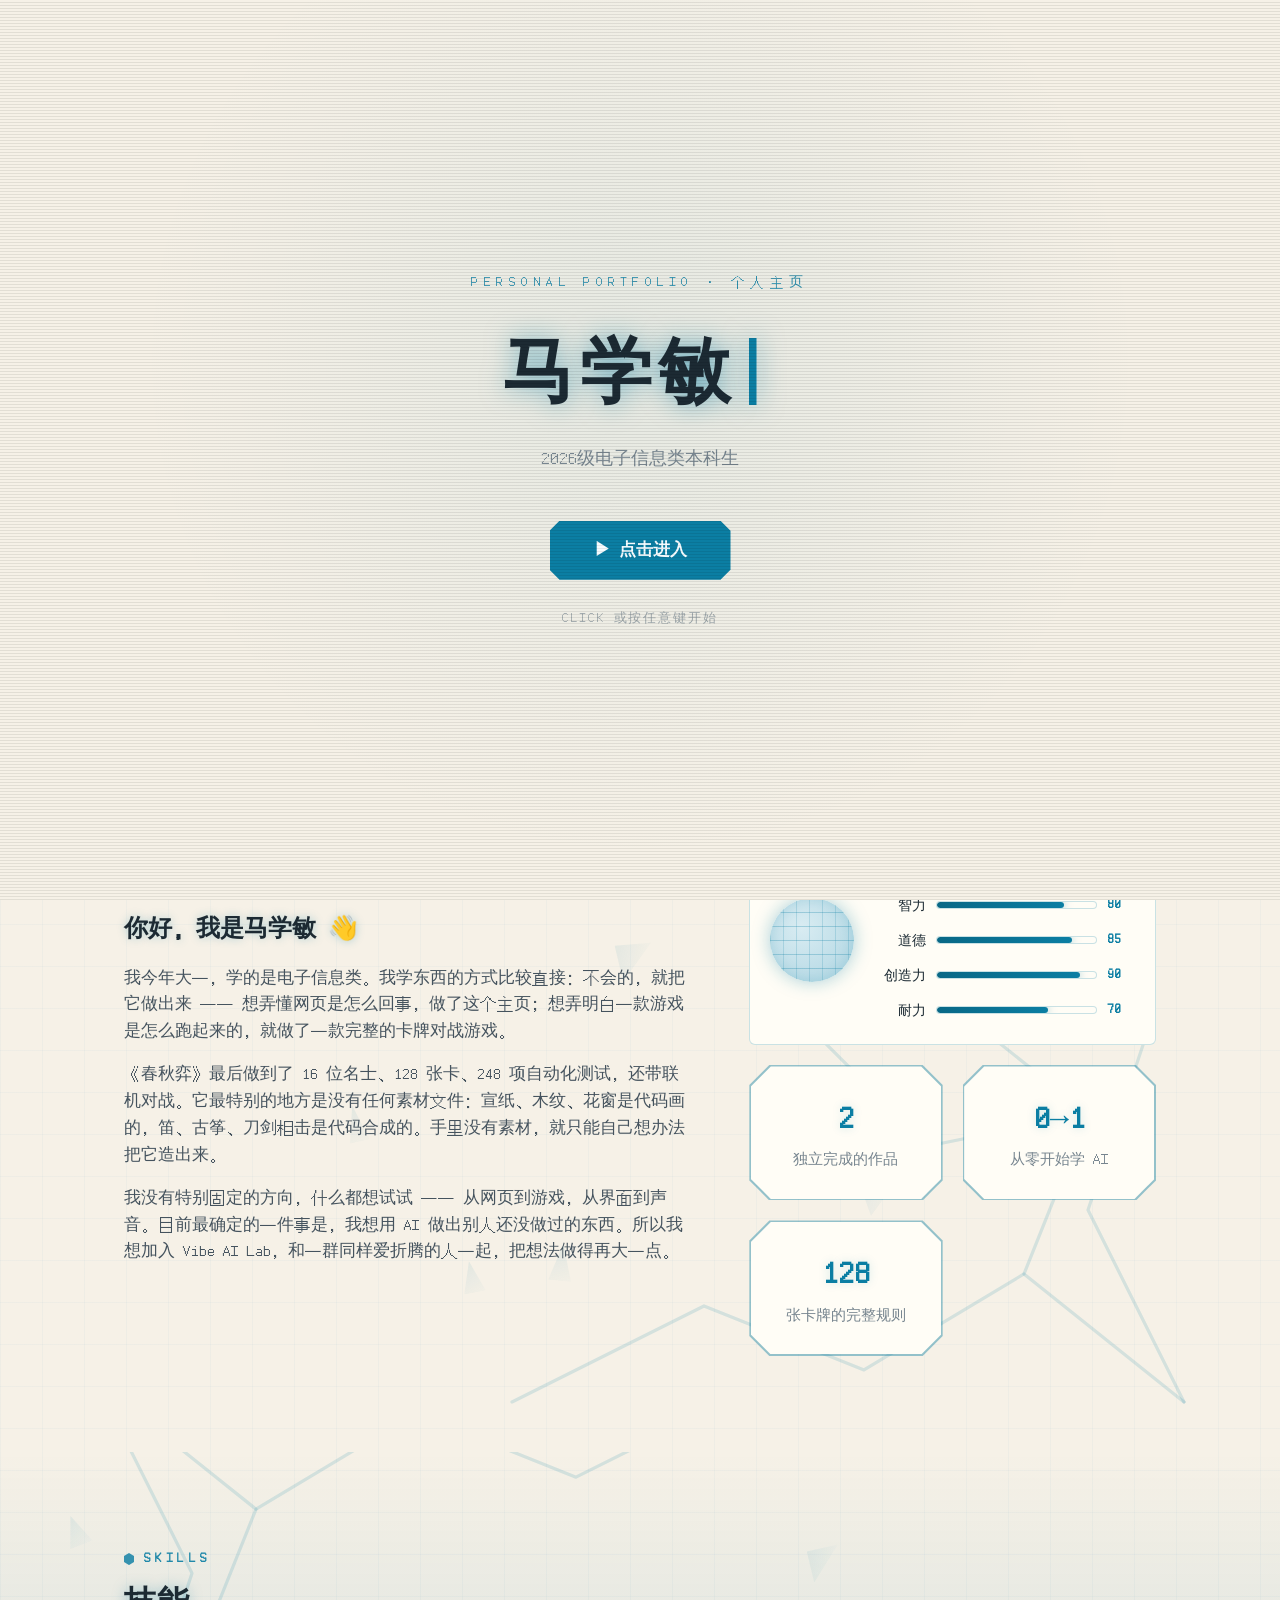
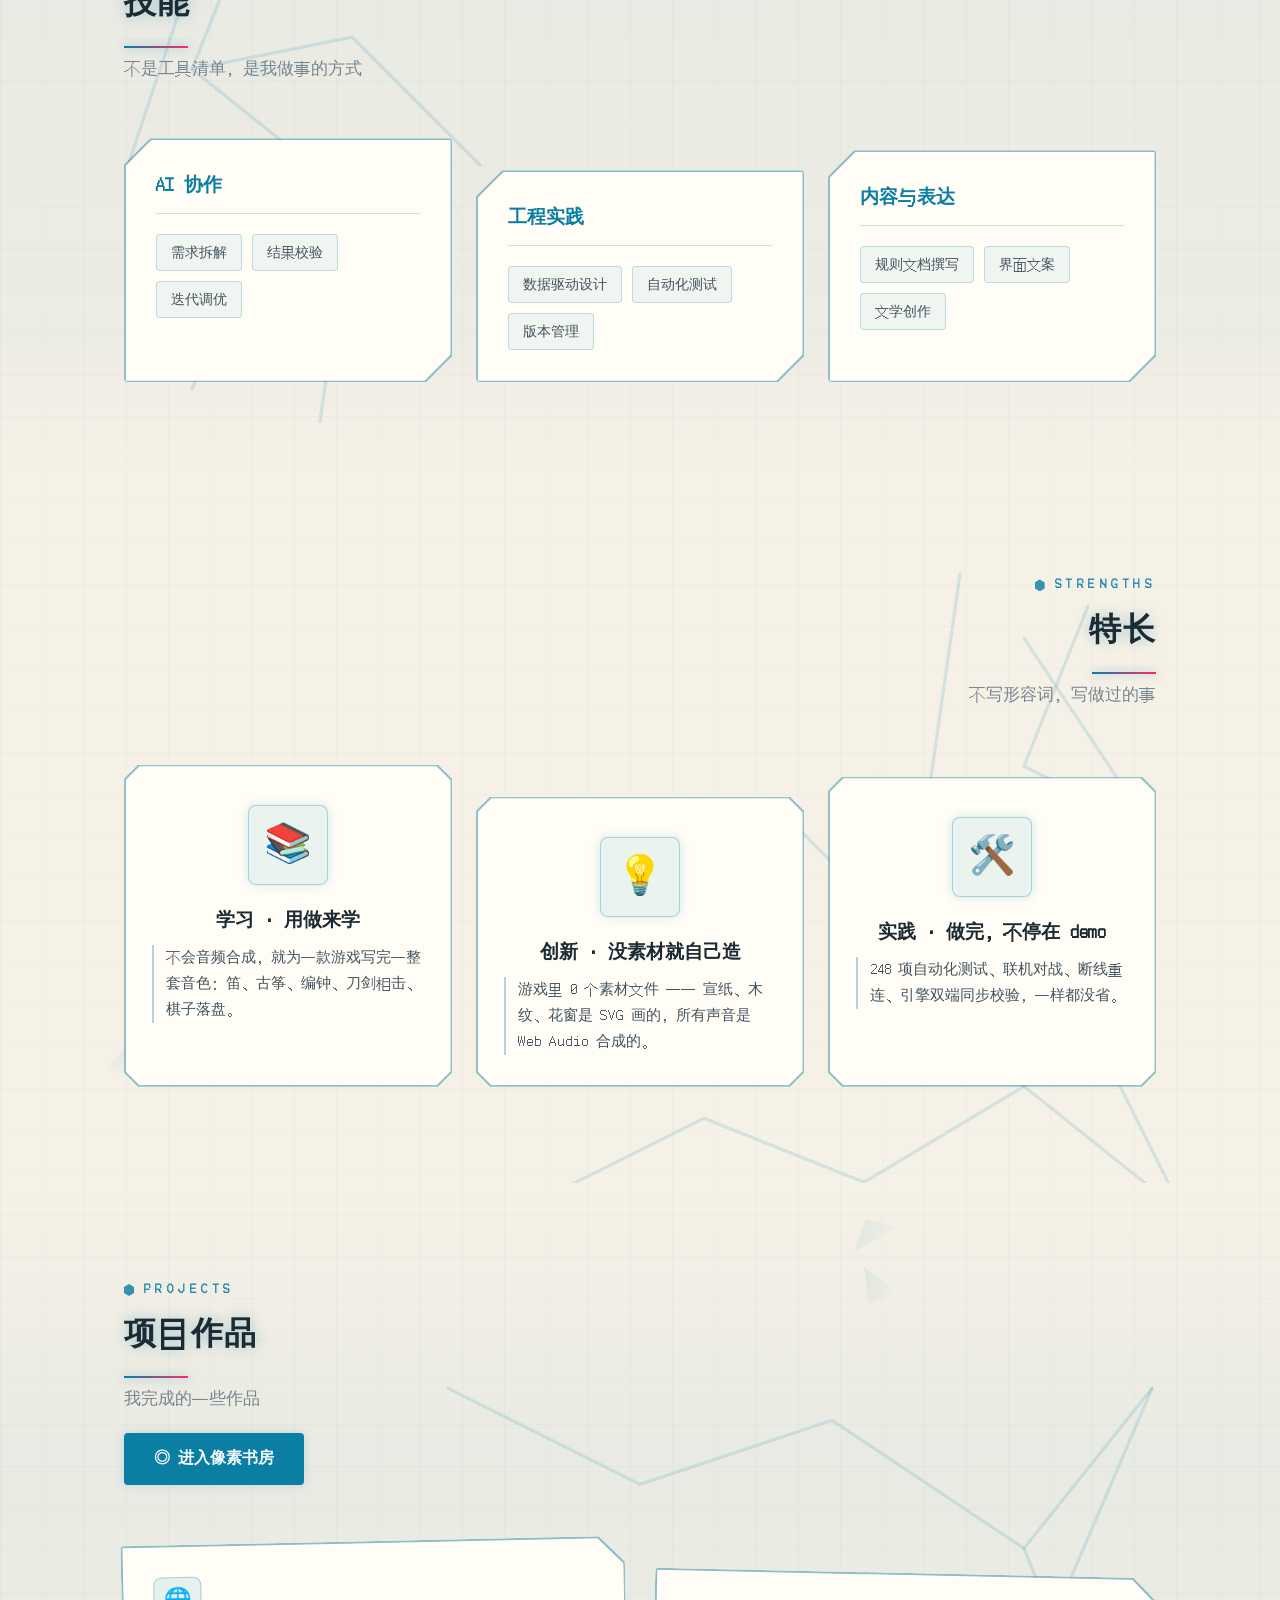
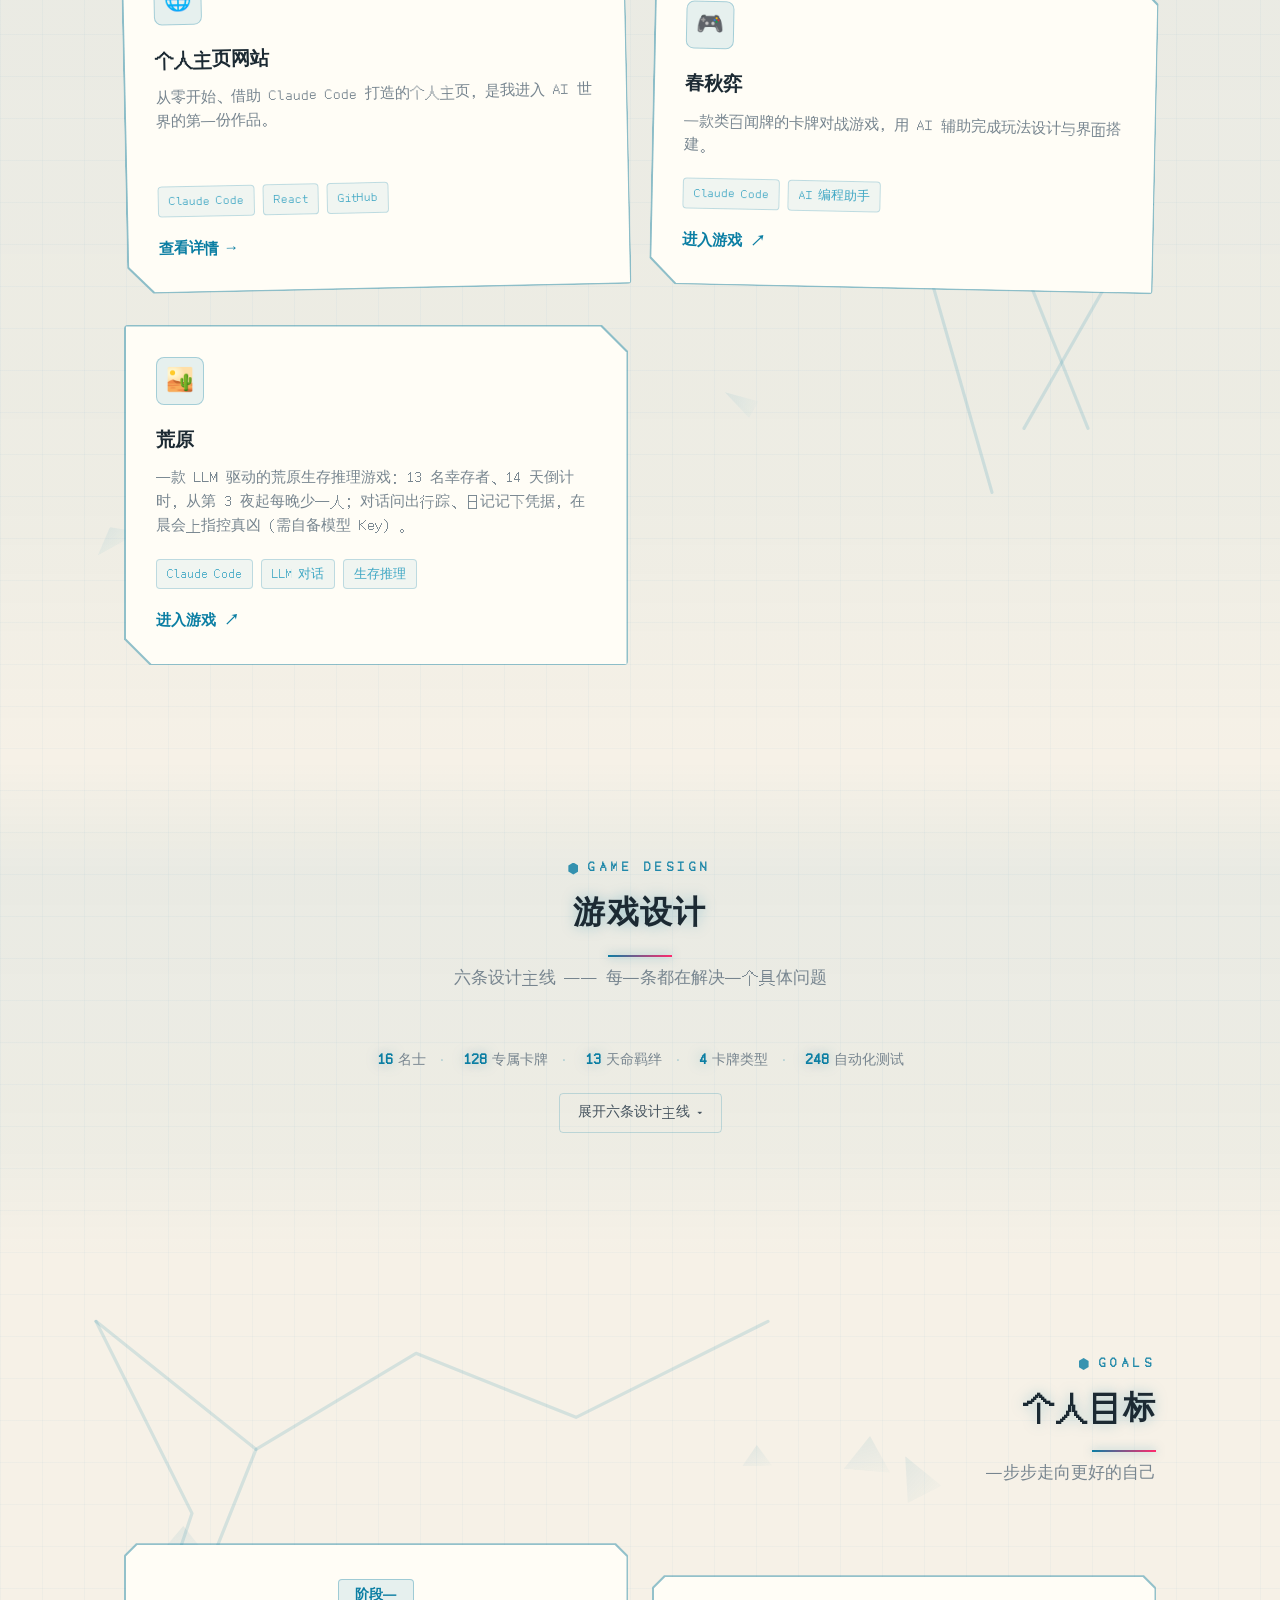
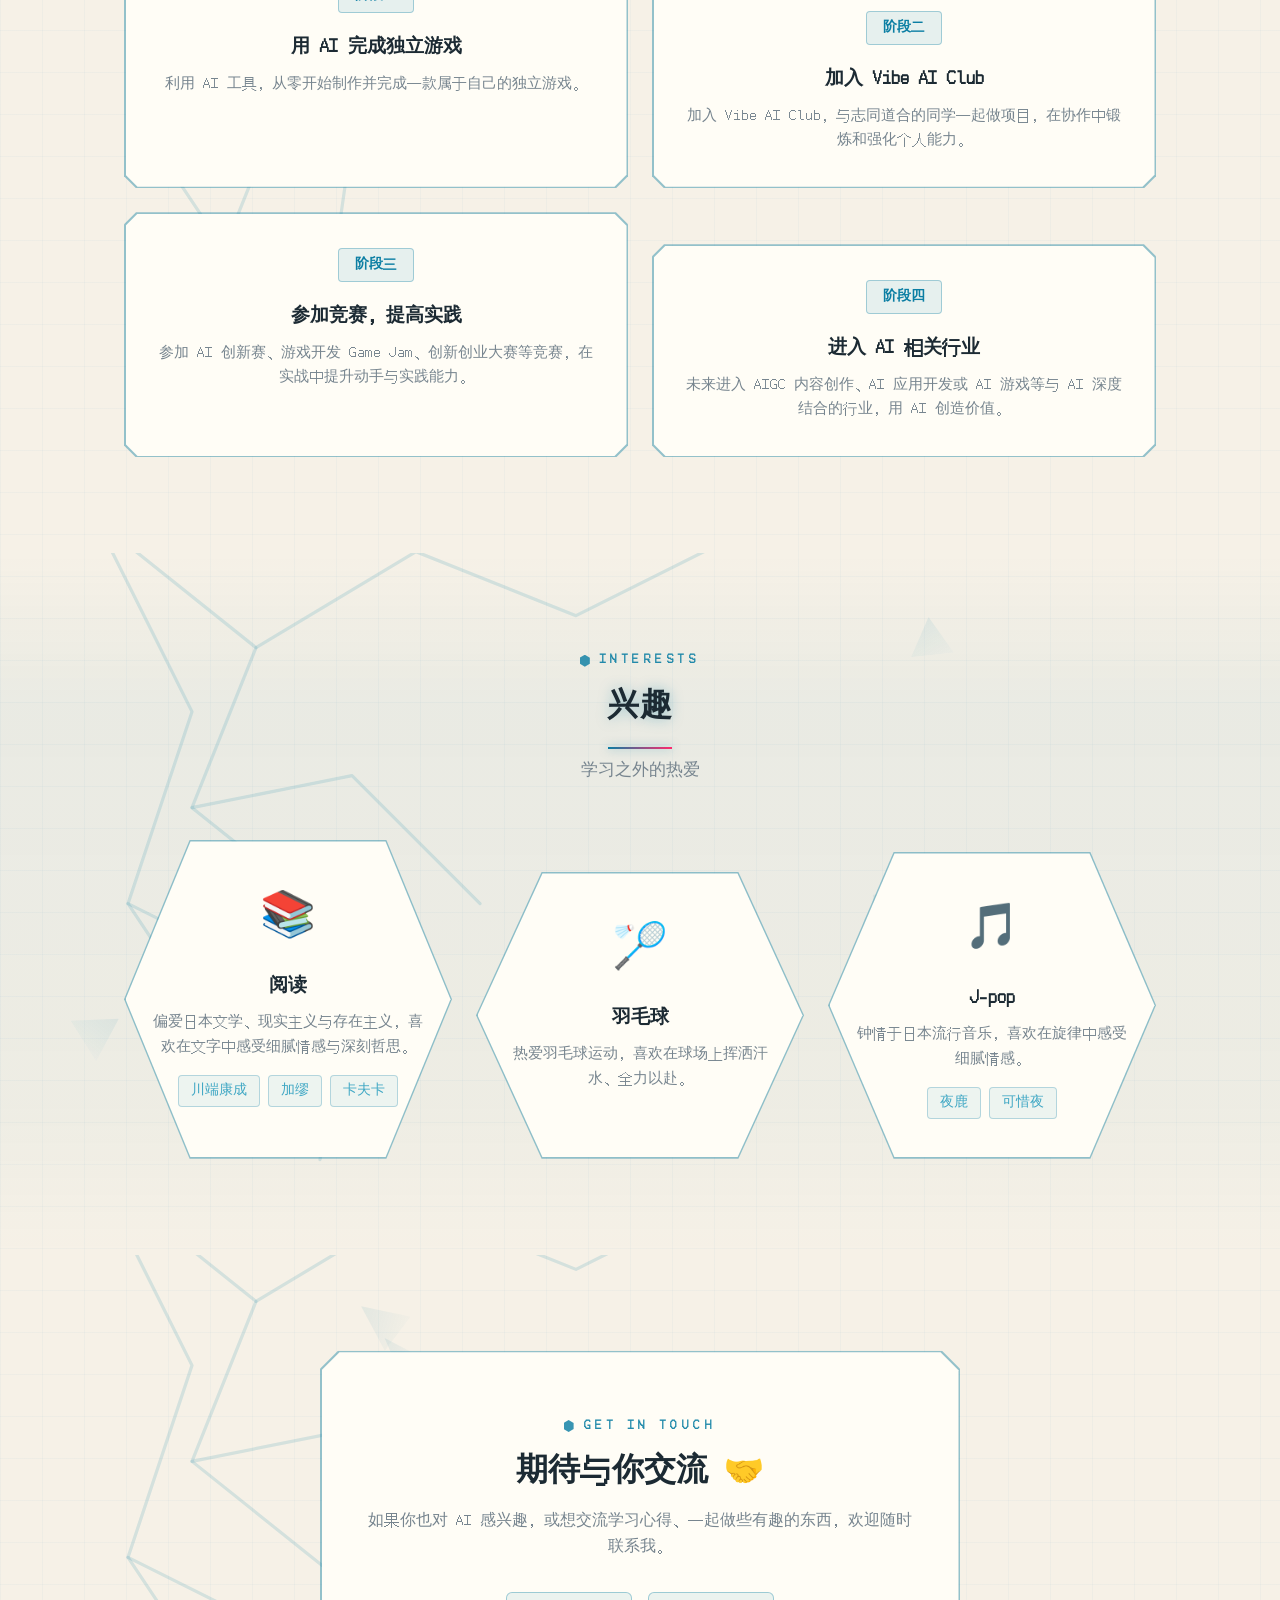
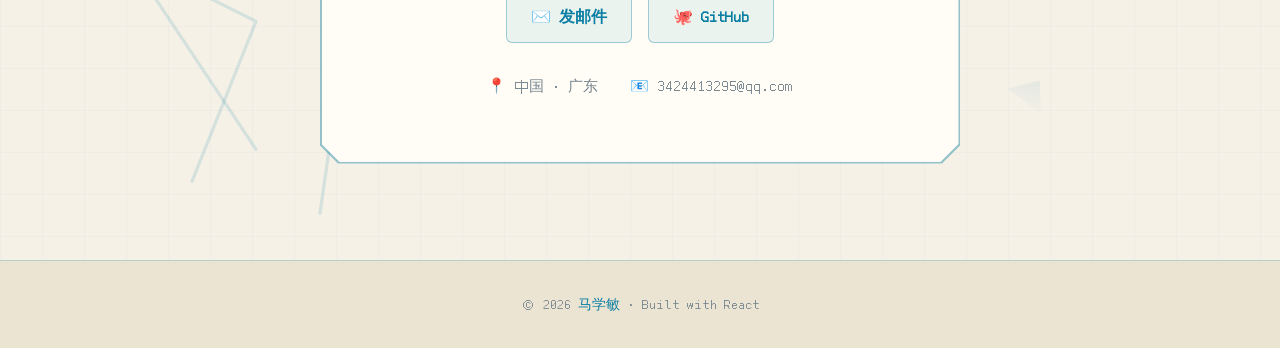
==== commit 5e1cd93a: "更新主页 2026-10-12 00:15" ====
--- a/index.html
+++ b/index.html
@@ -25,7 +25,7 @@
     <link rel="preconnect" href="https://fonts.gstatic.com" crossorigin />
     <link href="https://fonts.googleapis.com/css2?family=Press+Start+2P&family=VT323&display=swap" rel="stylesheet" />
     <title>马学敏 · 个人主页</title>
-    <script type="module" crossorigin src="/assets/main-CMMoRd6C.js"></script>
+    <script type="module" crossorigin src="/assets/main-Bzwa__1J.js"></script>
     <link rel="modulepreload" crossorigin href="/assets/index-DnqTVk3S.js">
     <link rel="stylesheet" crossorigin href="/assets/index-Dotijks8.css">
   </head>
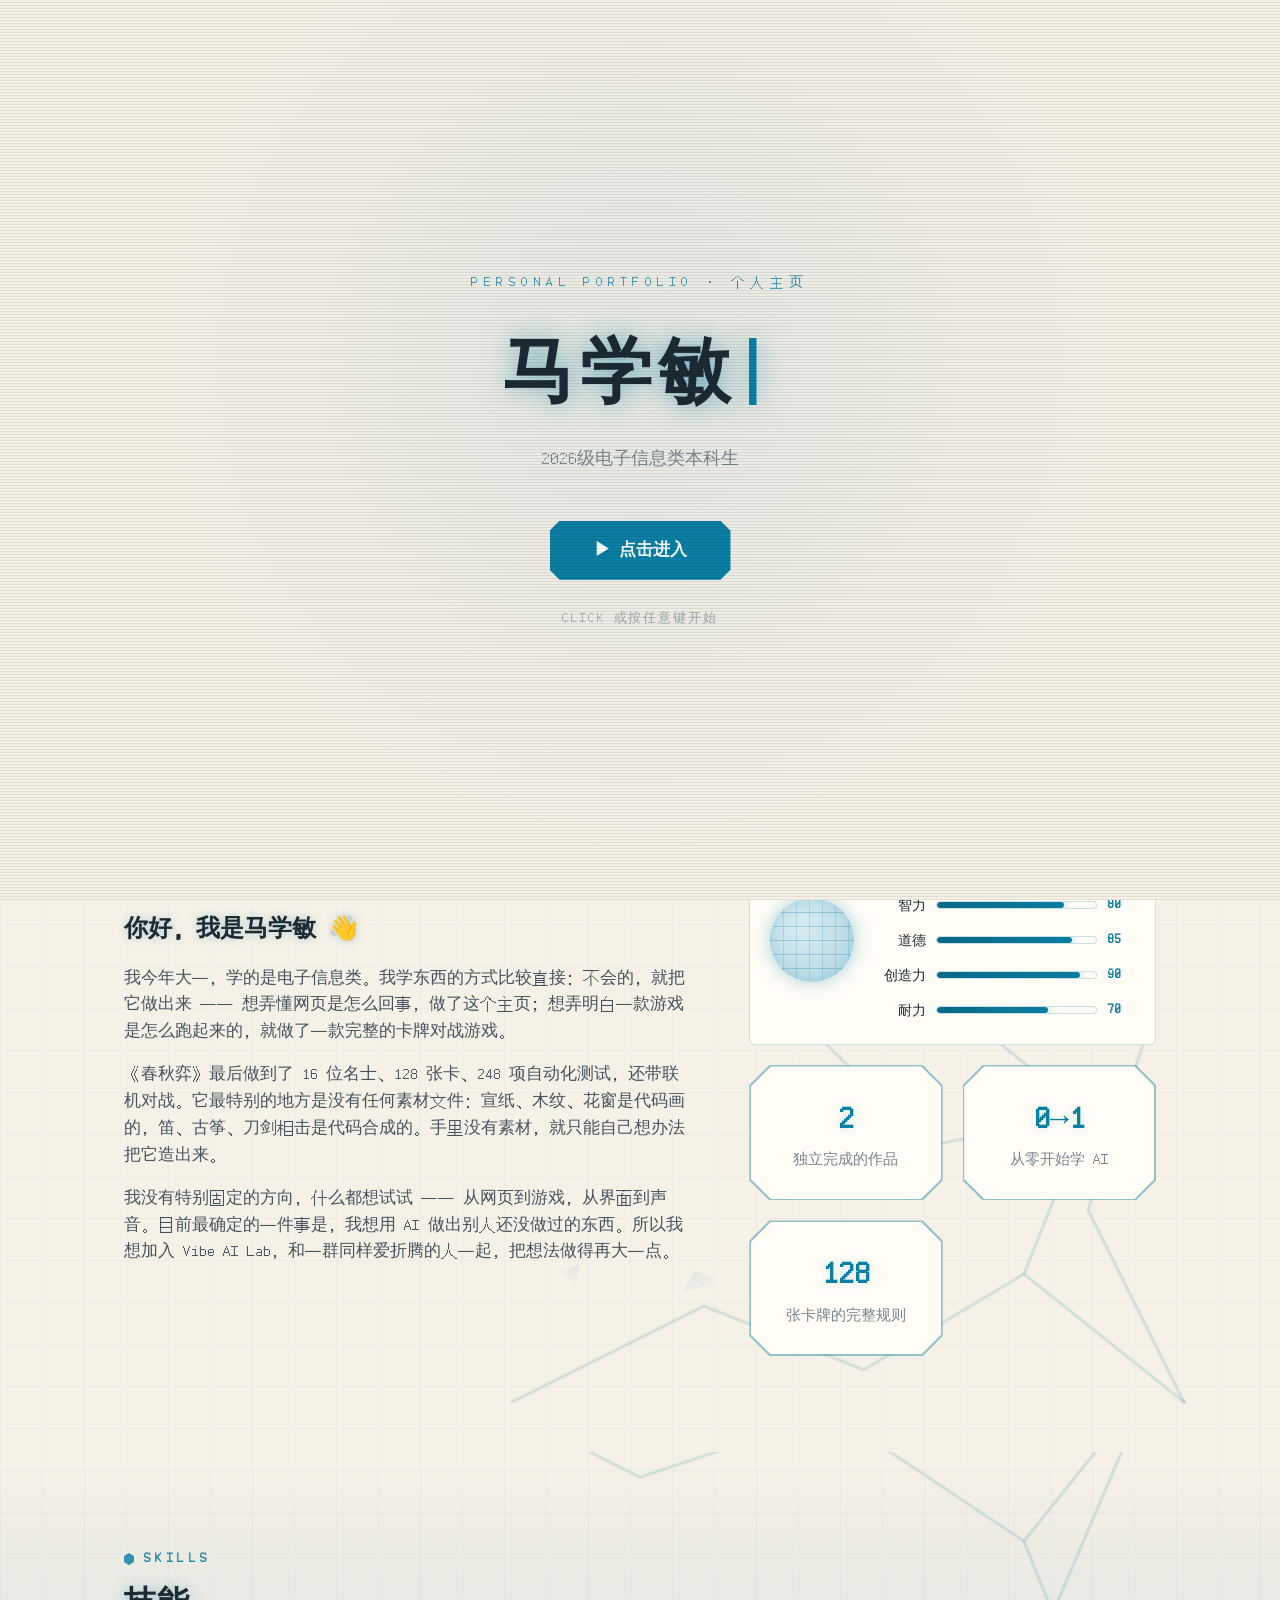
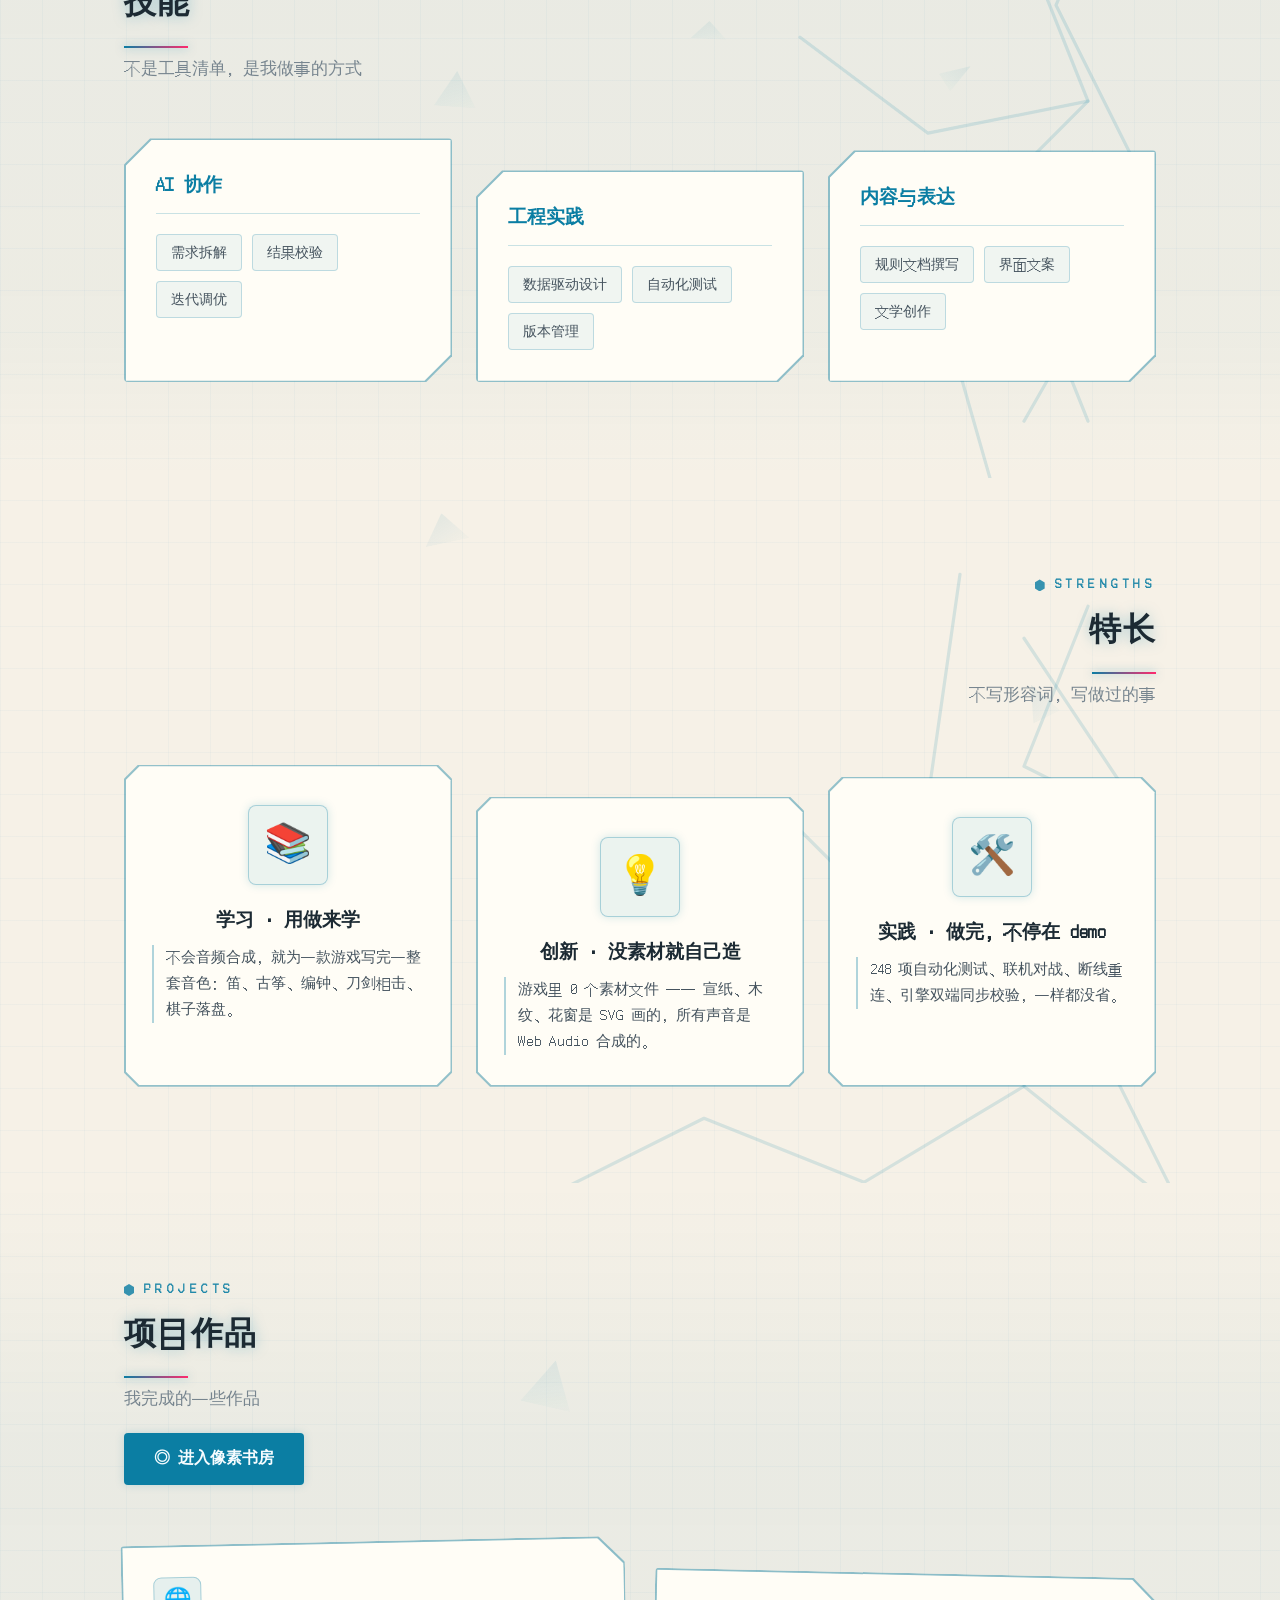
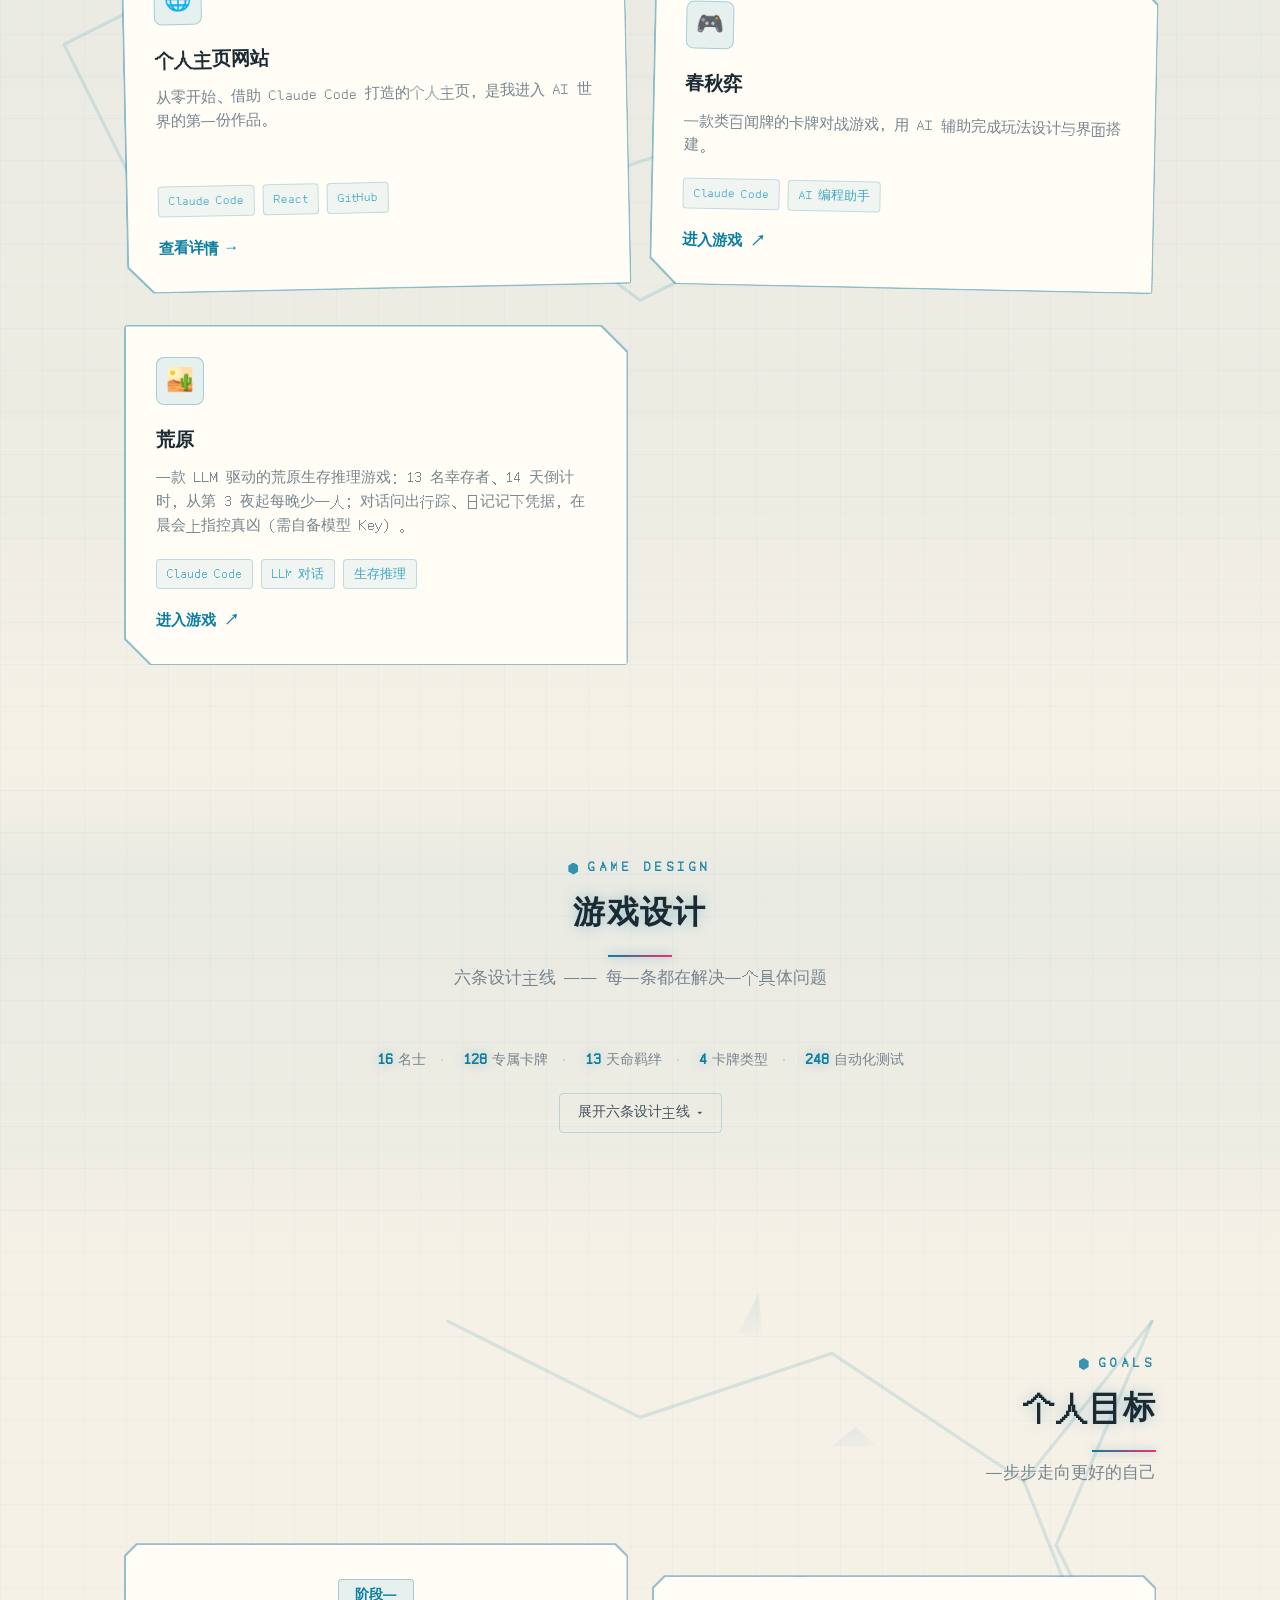
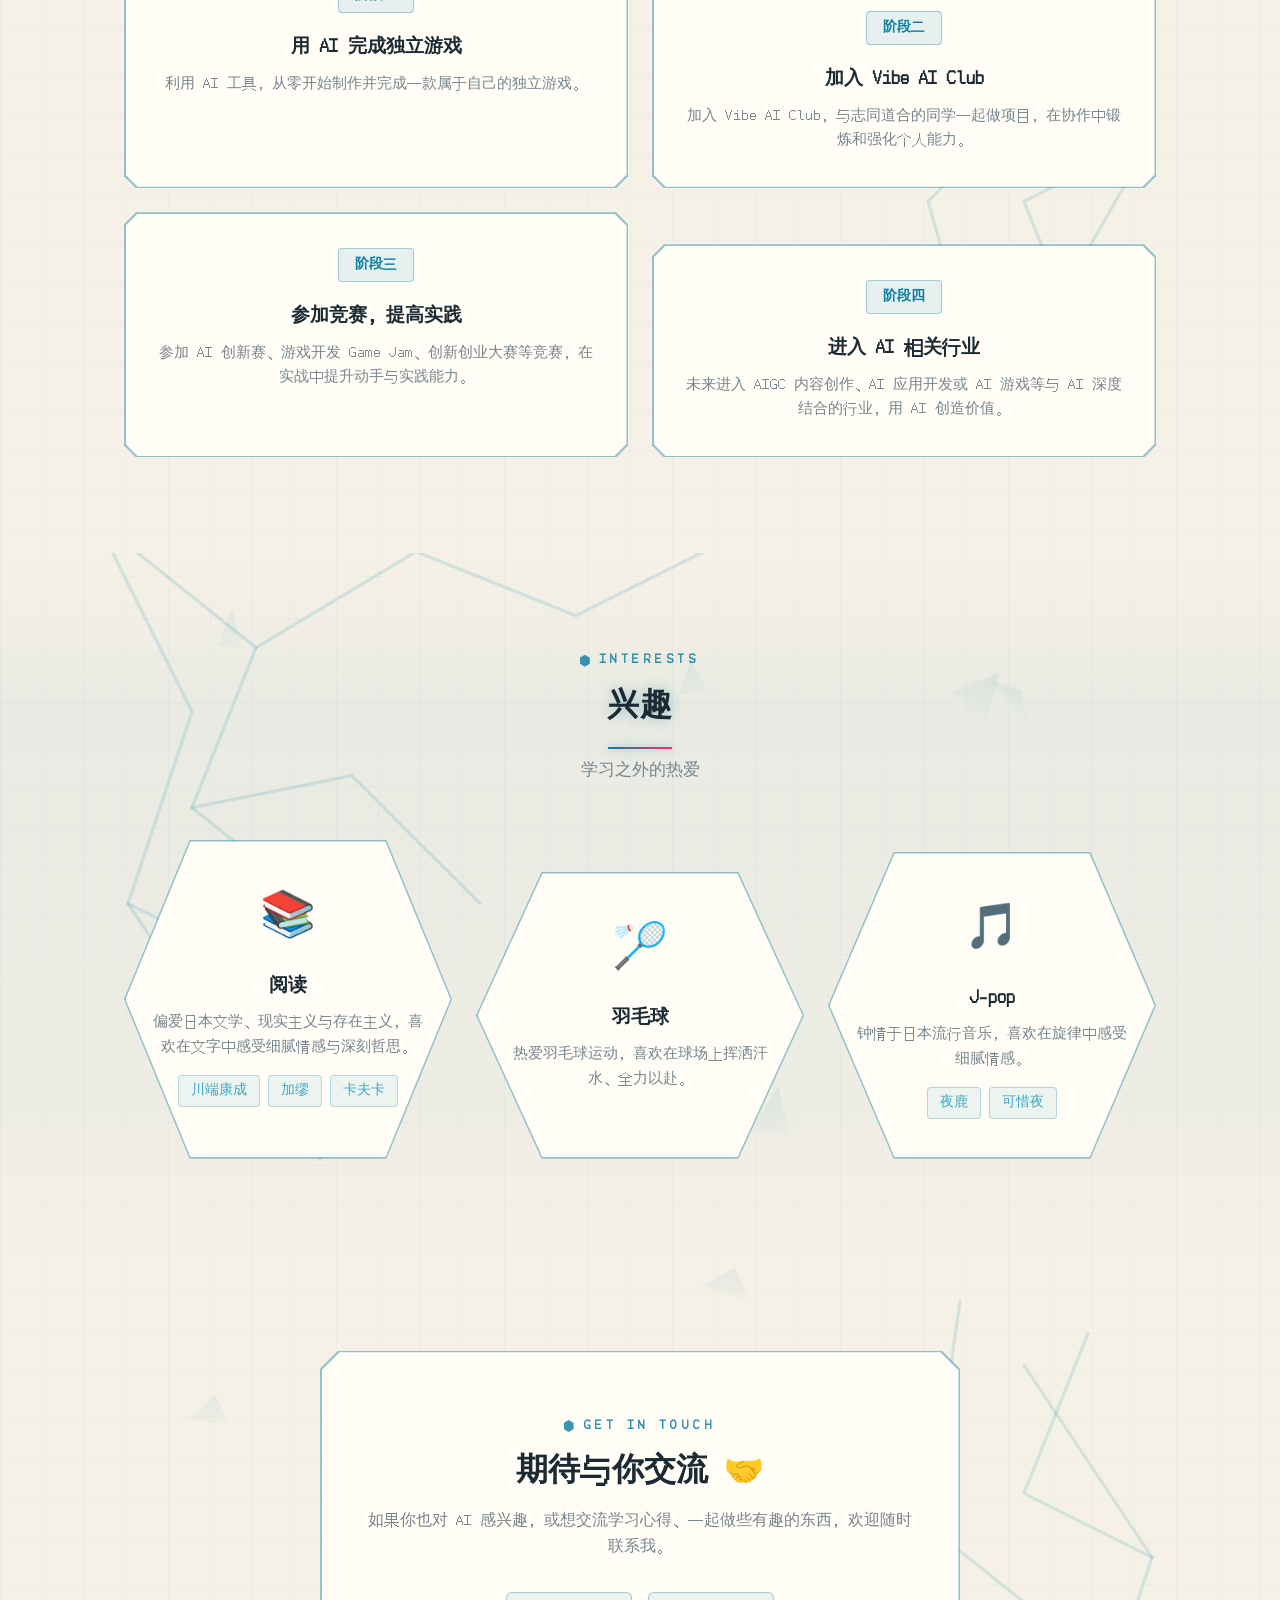
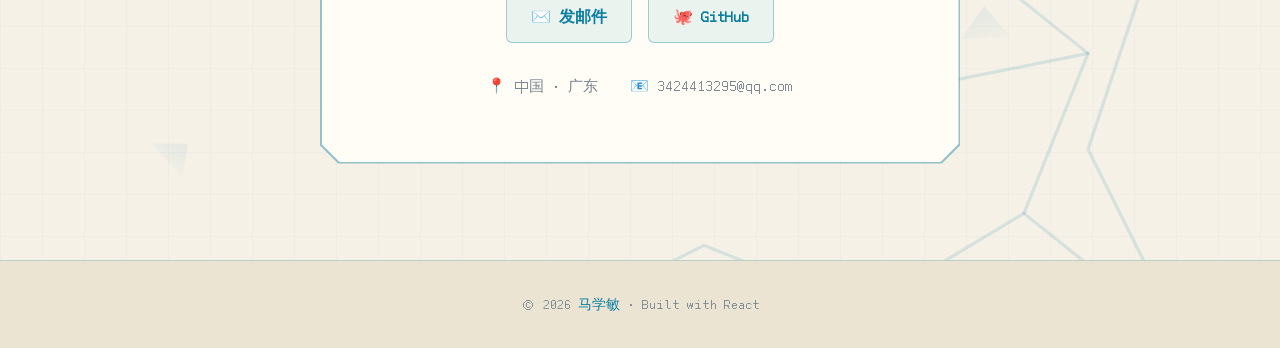
==== commit 43f46503: "更新主页 2026-10-12 05:39" ====
--- a/index.html
+++ b/index.html
@@ -25,7 +25,7 @@
     <link rel="preconnect" href="https://fonts.gstatic.com" crossorigin />
     <link href="https://fonts.googleapis.com/css2?family=Press+Start+2P&family=VT323&display=swap" rel="stylesheet" />
     <title>马学敏 · 个人主页</title>
-    <script type="module" crossorigin src="/assets/main-Bzwa__1J.js"></script>
+    <script type="module" crossorigin src="/assets/main-BlLKl-pF.js"></script>
     <link rel="modulepreload" crossorigin href="/assets/index-DnqTVk3S.js">
     <link rel="stylesheet" crossorigin href="/assets/index-Dotijks8.css">
   </head>
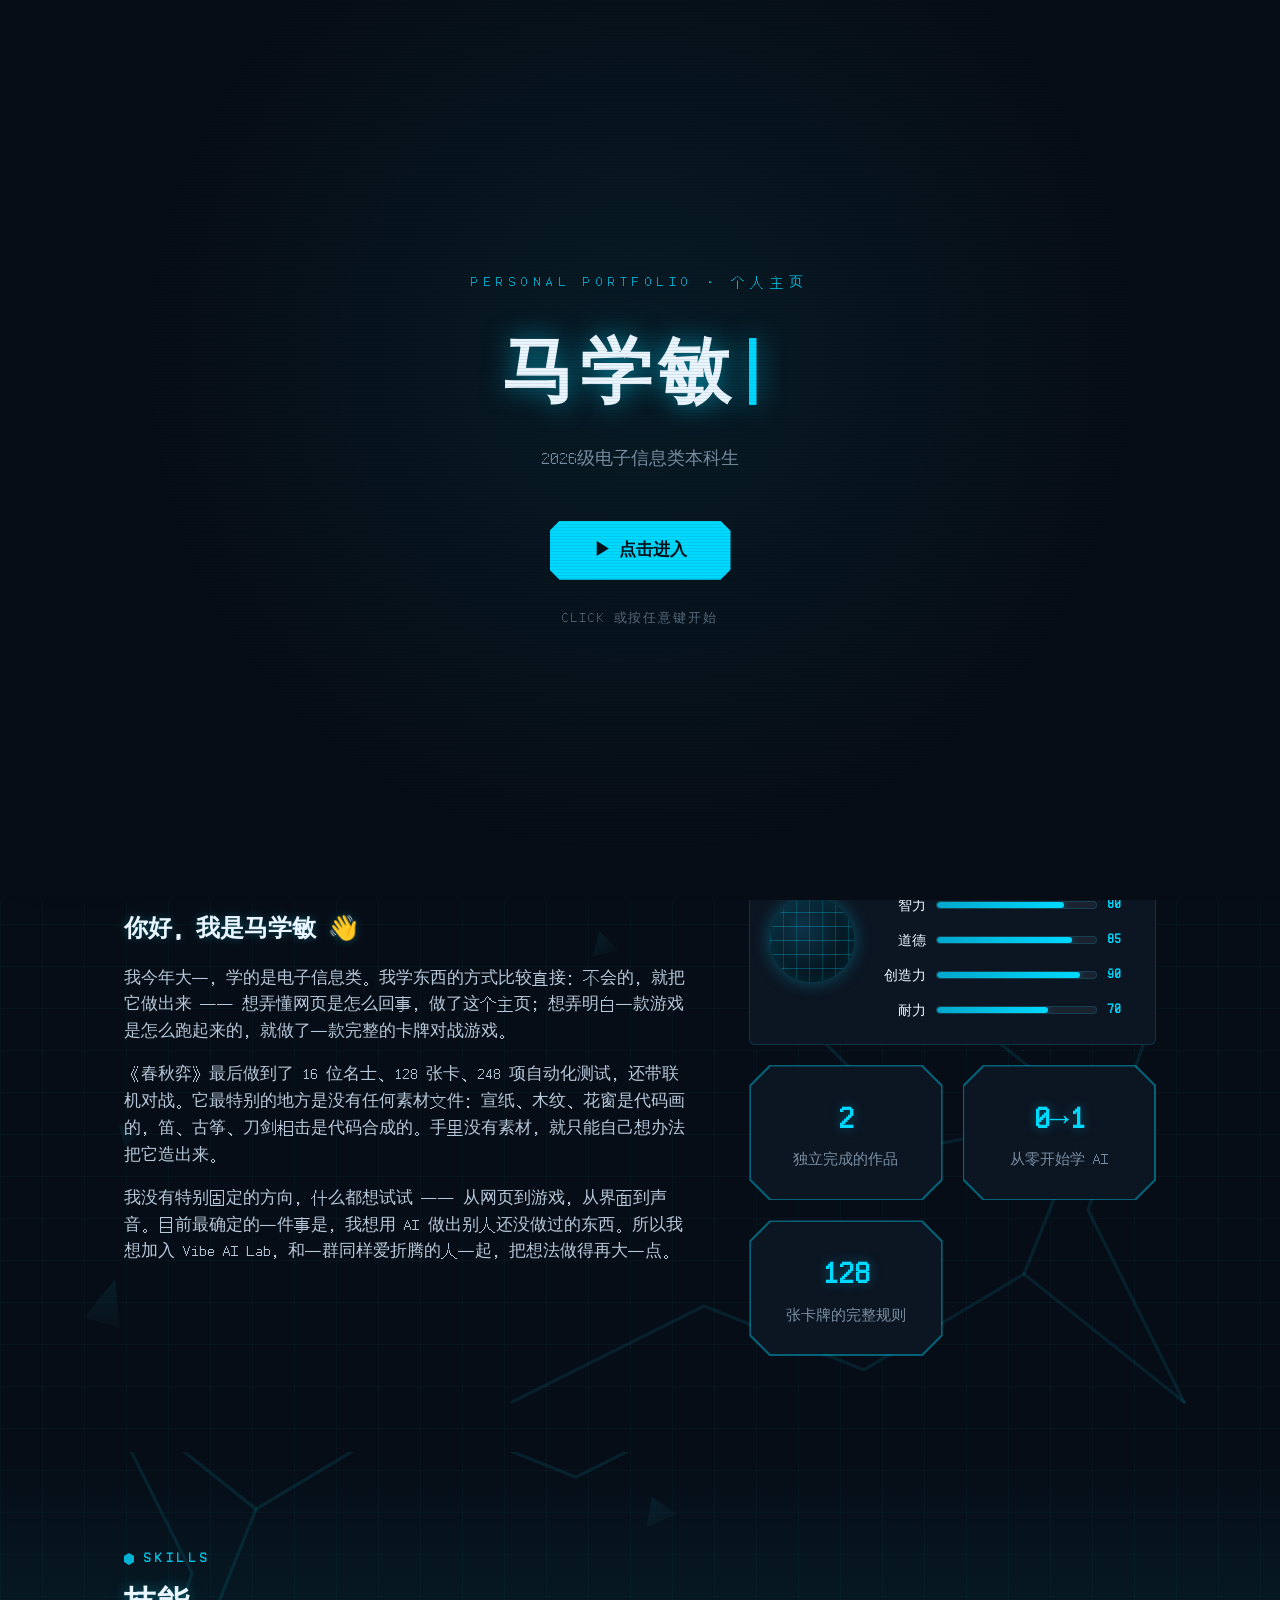
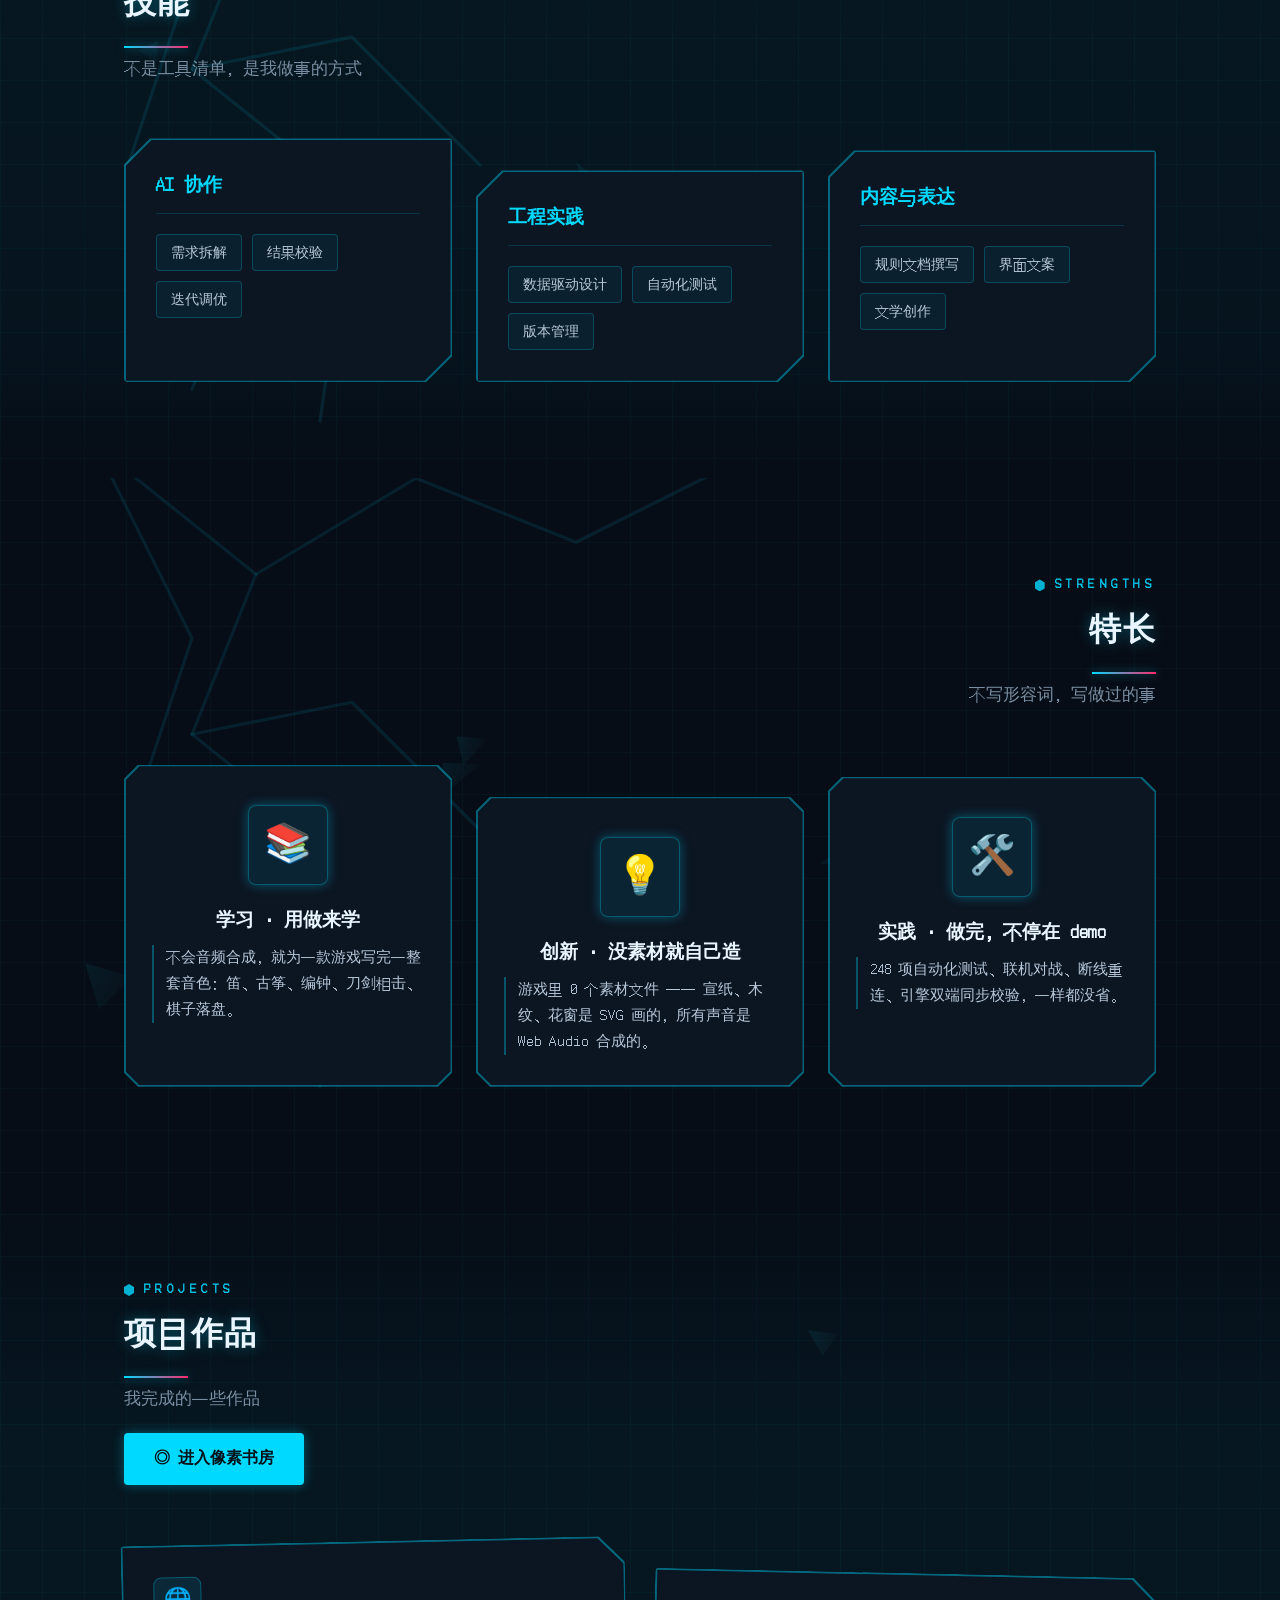
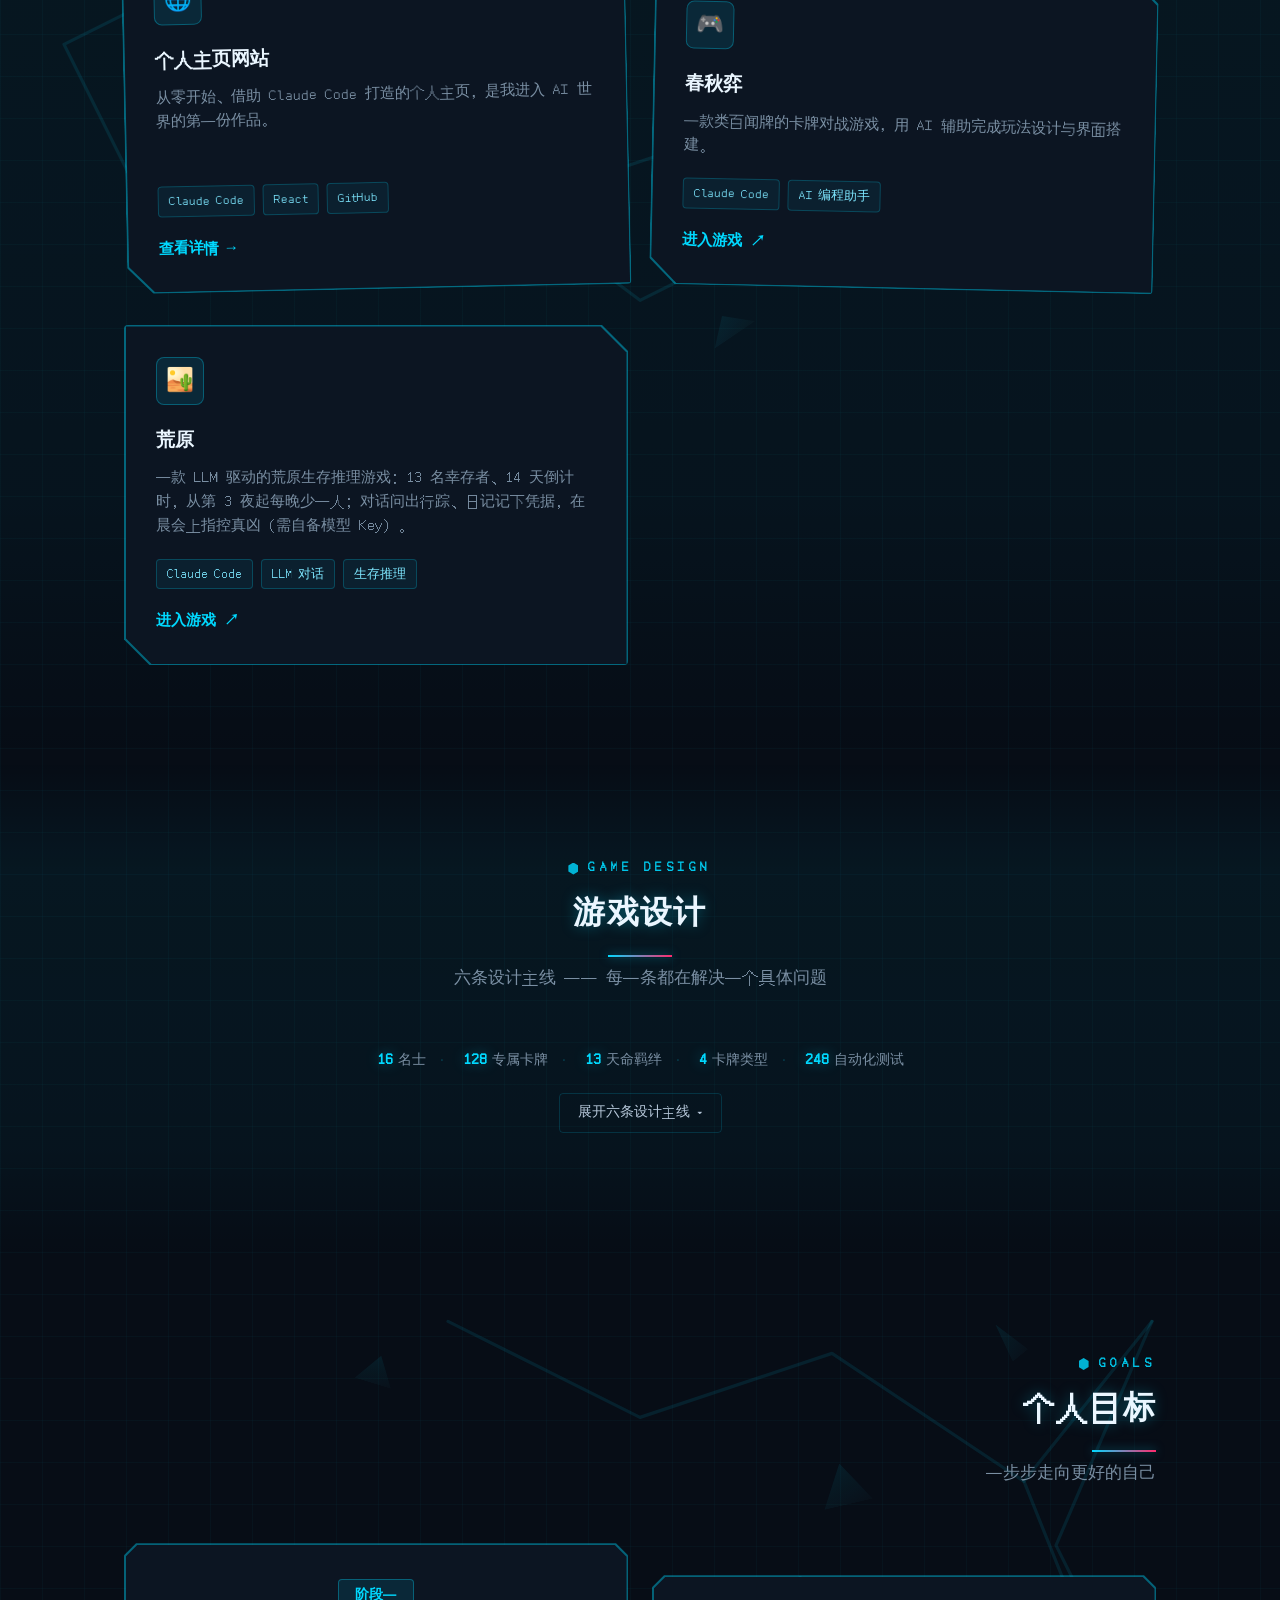
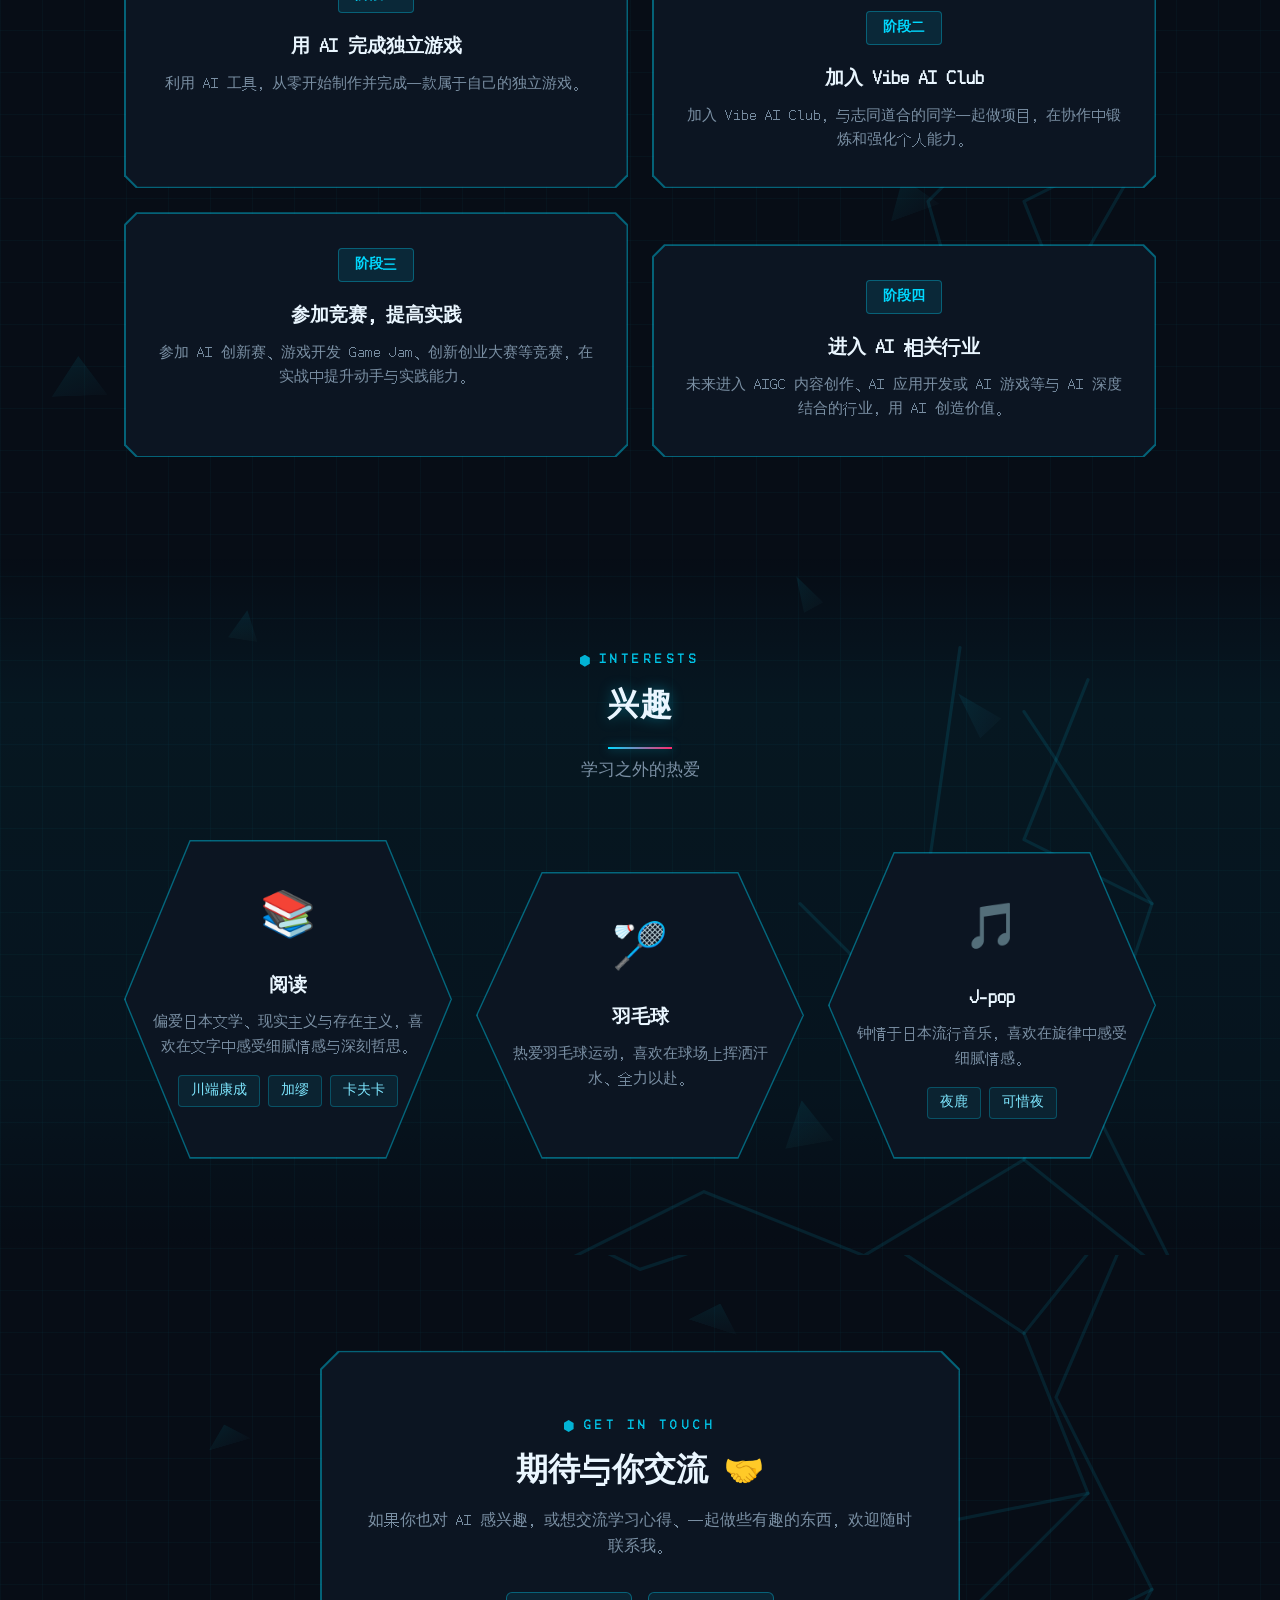
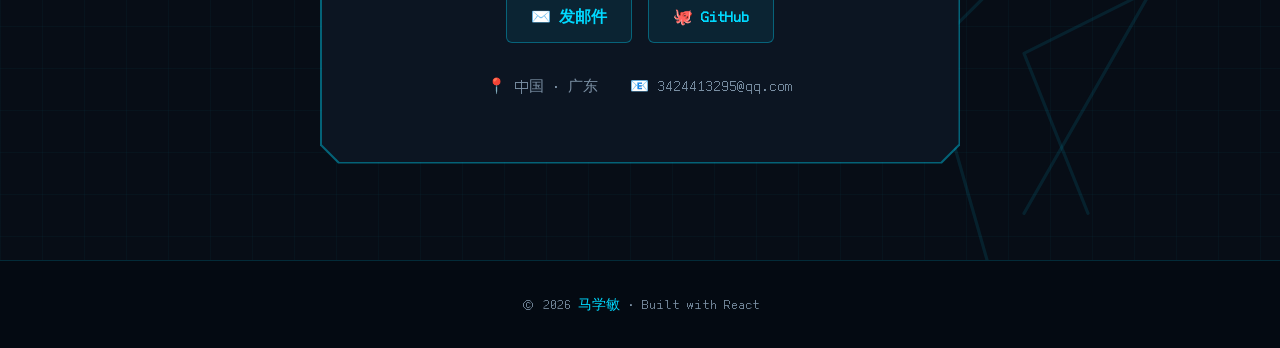
==== commit 09ef159b: "更新主页 2026-10-12 06:16" ====
--- a/index.html
+++ b/index.html
@@ -12,9 +12,8 @@
         try {
           var q = /[?&]theme=(light|dark)/.exec(location.search)
           var t = q ? q[1] : localStorage.getItem('cc-theme')
-          if (t !== 'light' && t !== 'dark') {
-            t = window.matchMedia('(prefers-color-scheme: light)').matches ? 'light' : 'dark'
-          }
+          // 默认深空（原风格）——不跟随系统；只有手动点过主题按钮才用米纸浅色
+          if (t !== 'light' && t !== 'dark') t = 'dark'
           document.documentElement.dataset.theme = t
           var meta = document.querySelector('meta[name="theme-color"]')
           if (meta) meta.setAttribute('content', t === 'light' ? '#f6f1e7' : '#070d16')
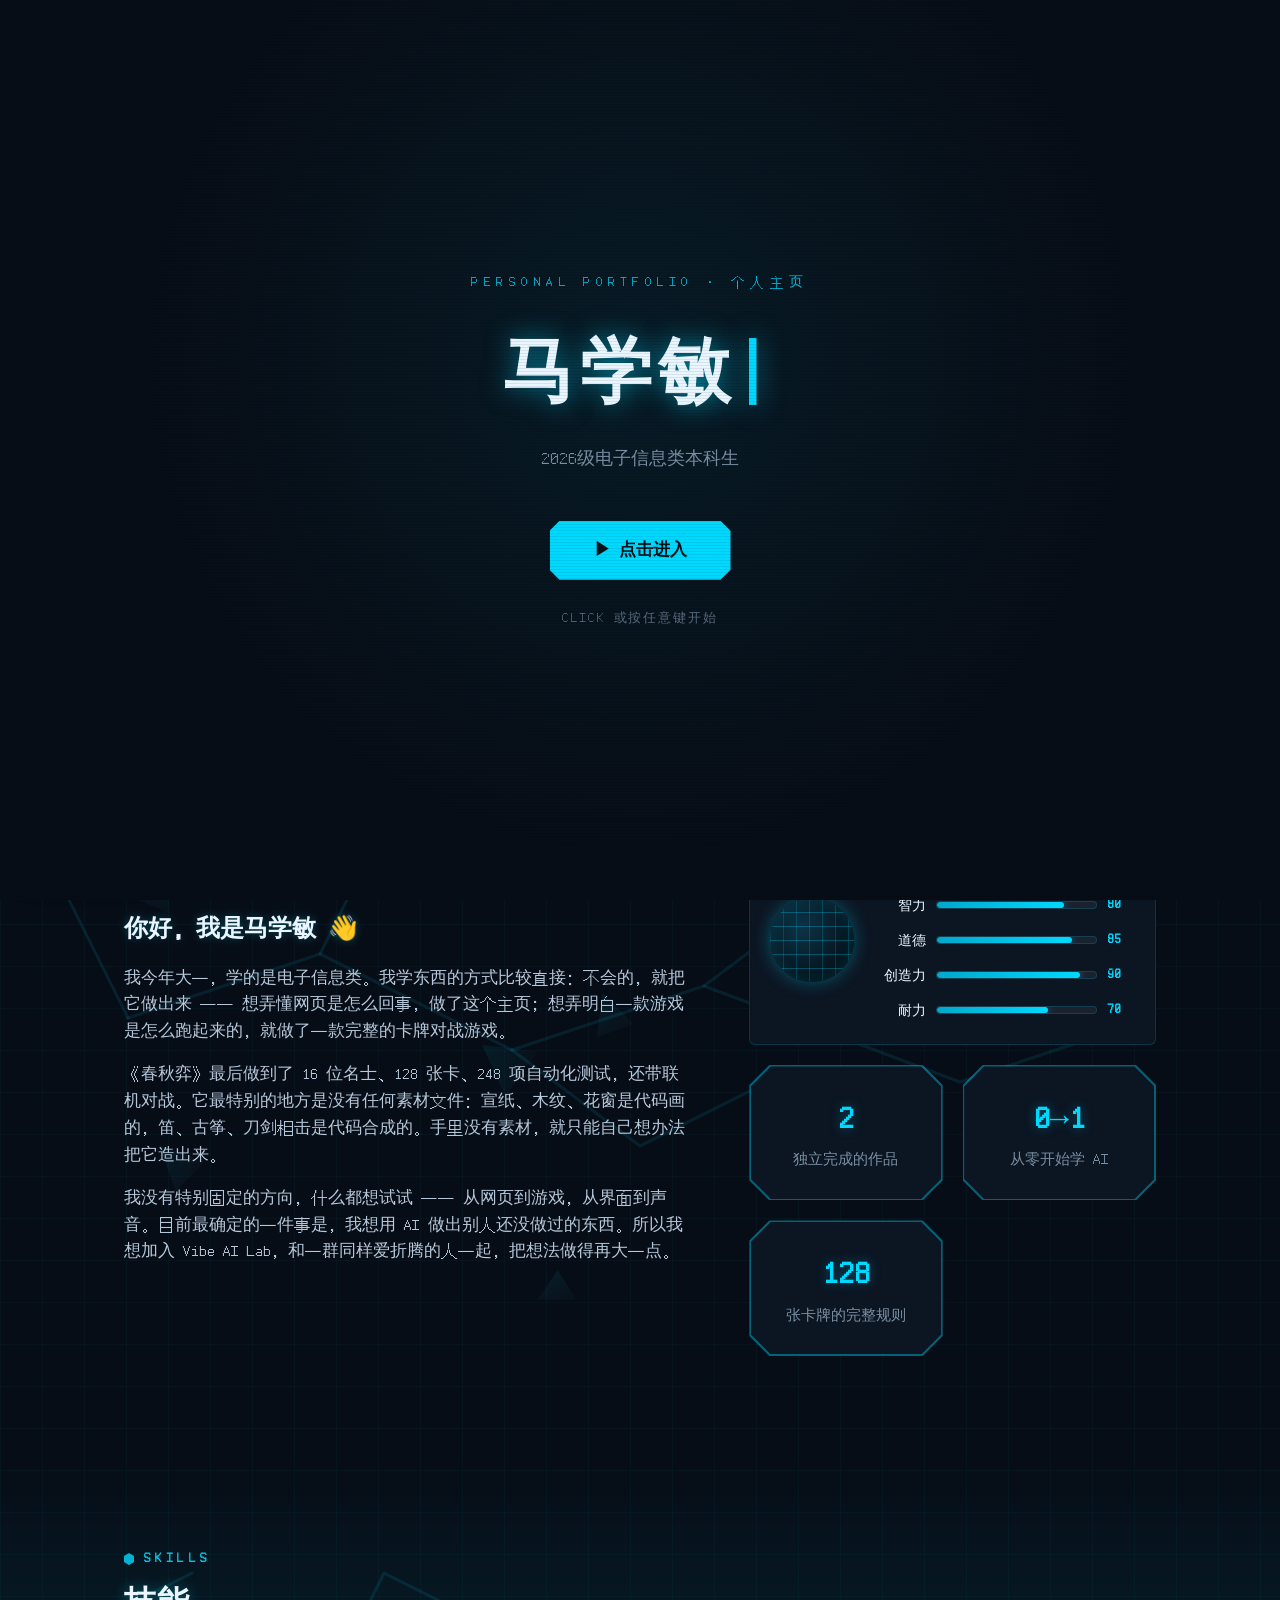
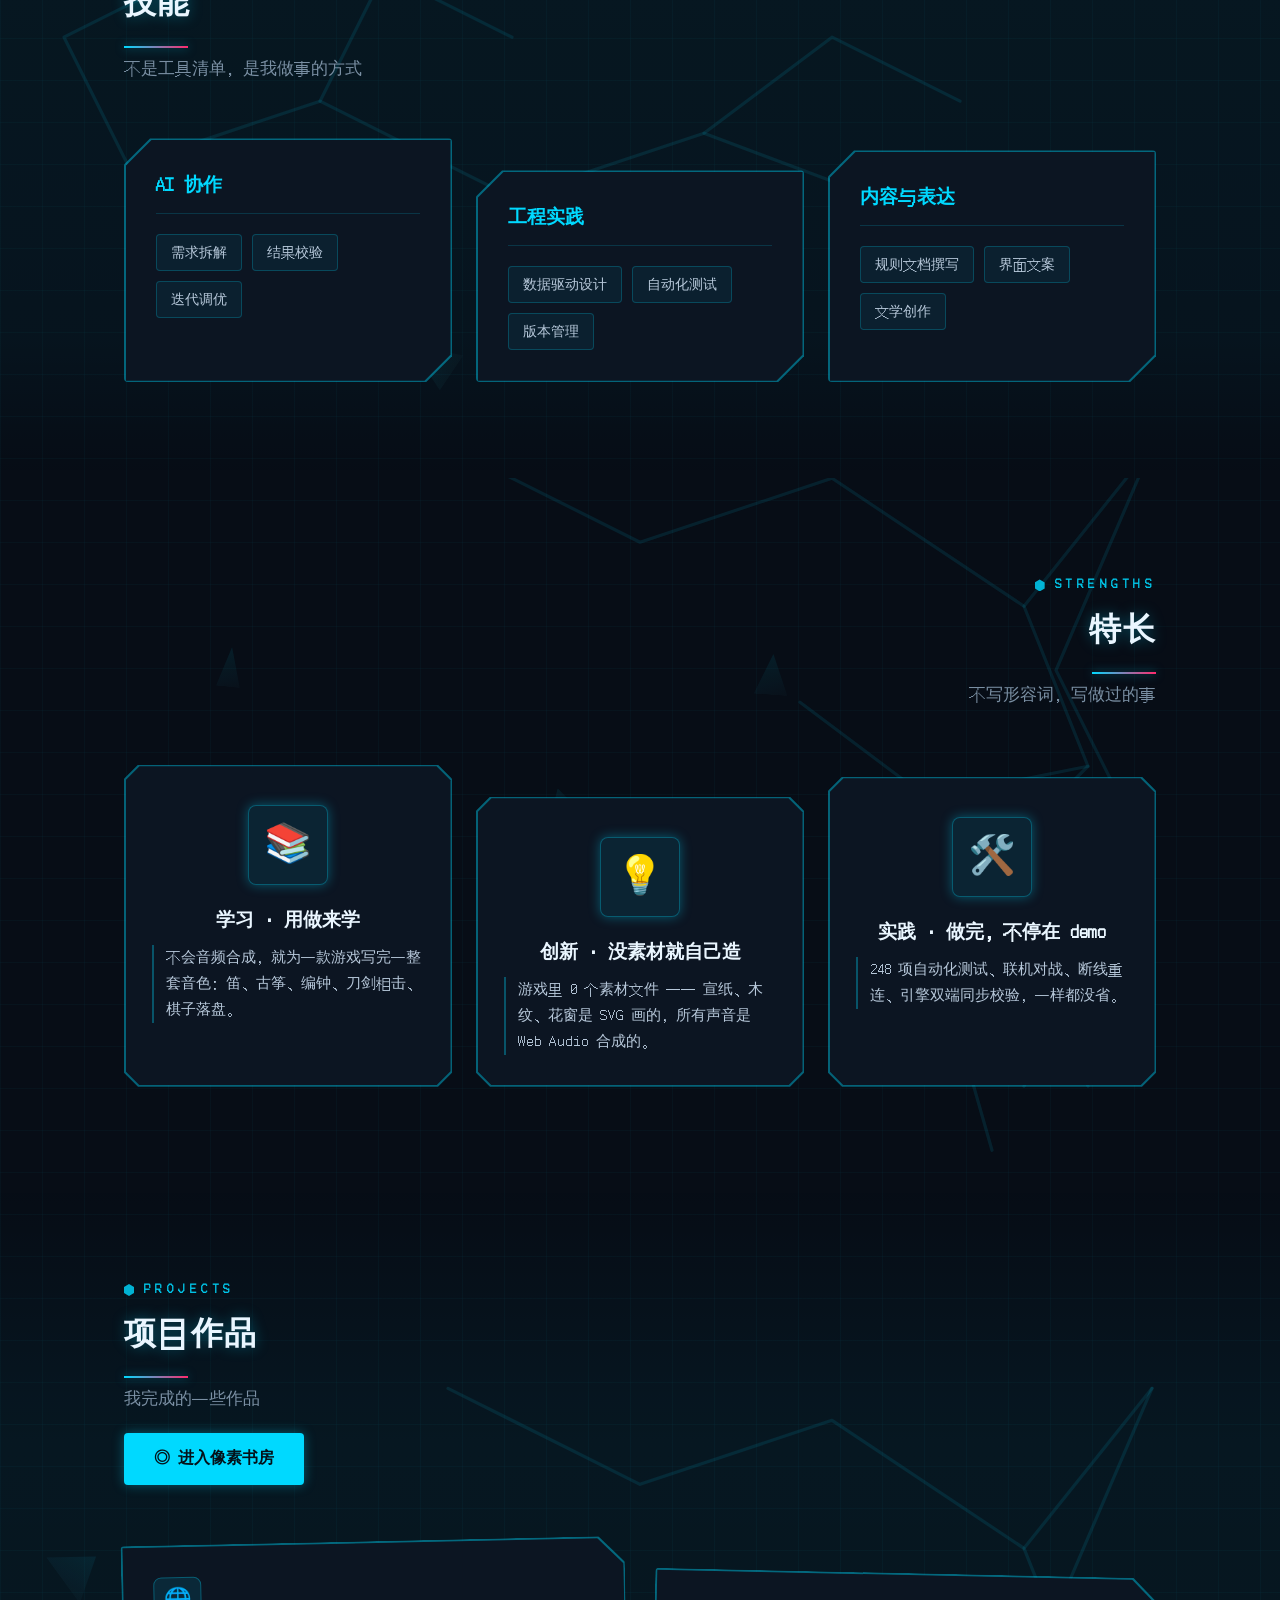
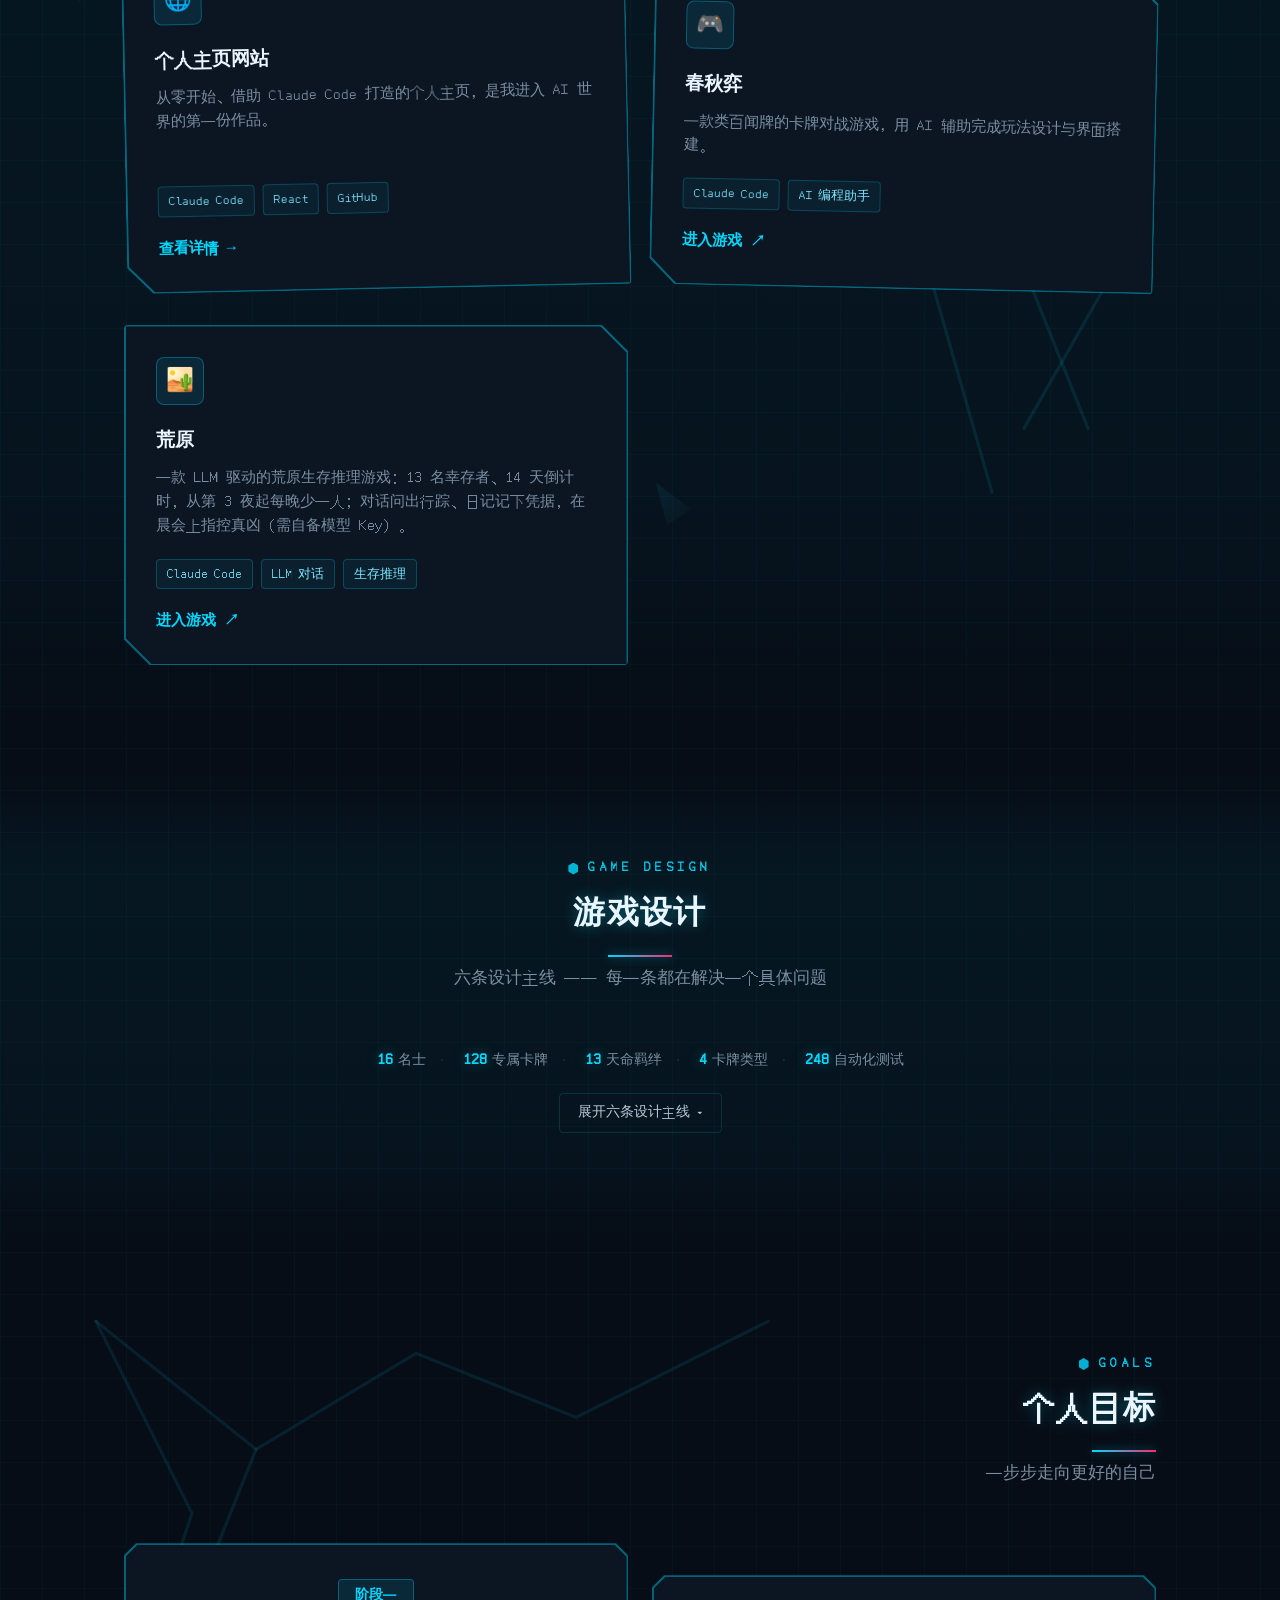
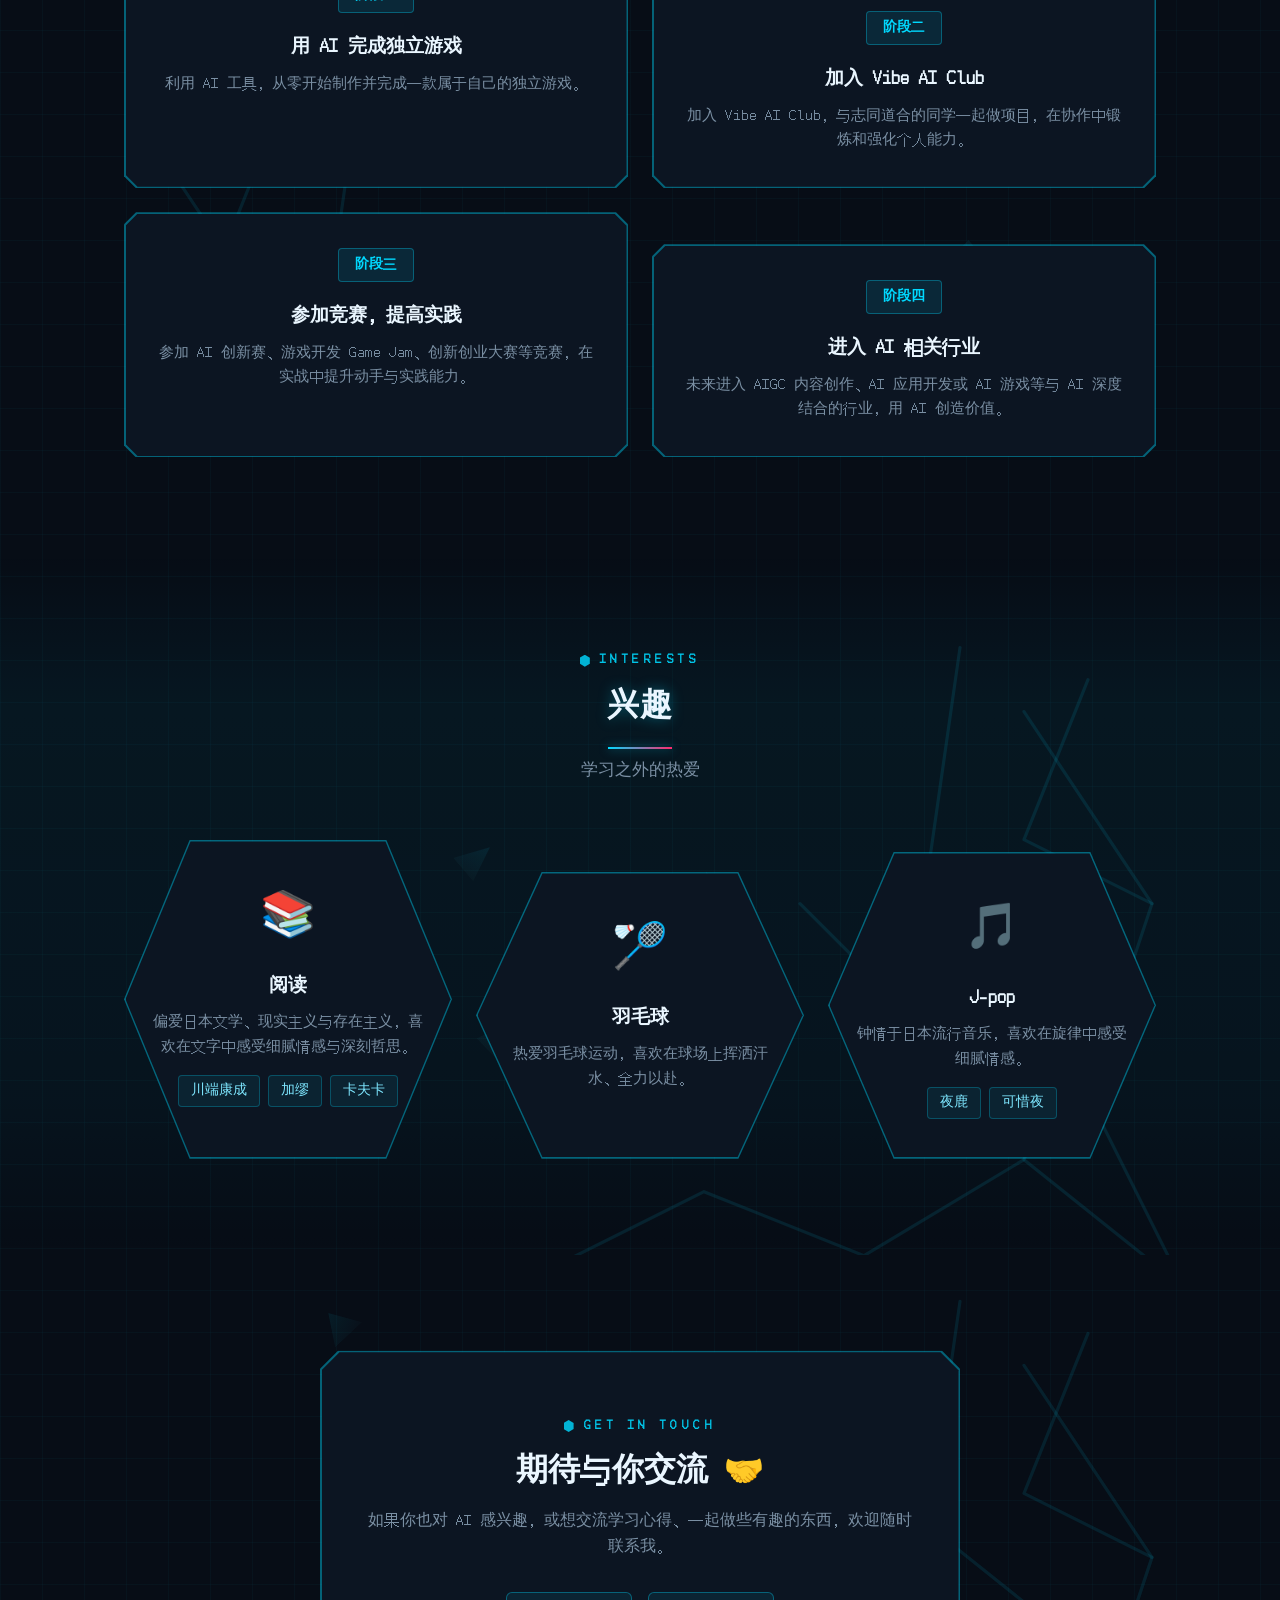
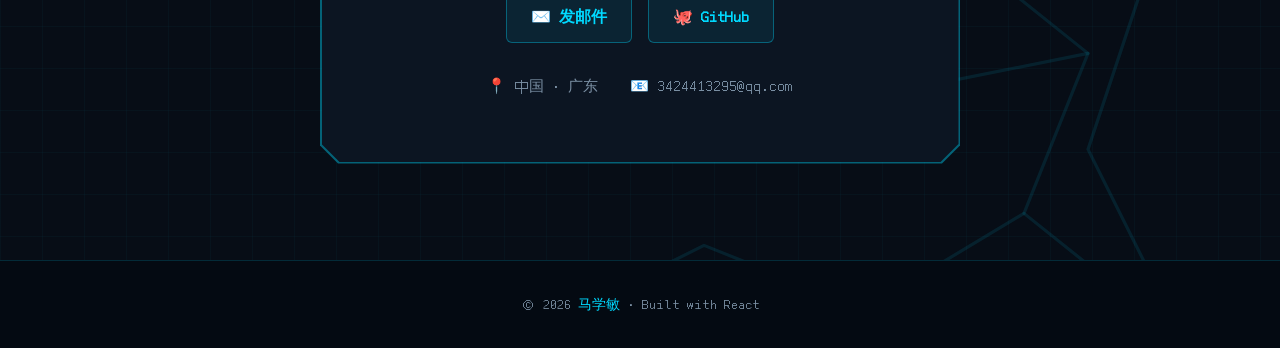
==== commit 4daa91c6: "更新主页 2026-10-12 06:29" ====
--- a/index.html
+++ b/index.html
@@ -24,7 +24,7 @@
     <link rel="preconnect" href="https://fonts.gstatic.com" crossorigin />
     <link href="https://fonts.googleapis.com/css2?family=Press+Start+2P&family=VT323&display=swap" rel="stylesheet" />
     <title>马学敏 · 个人主页</title>
-    <script type="module" crossorigin src="/assets/main-BlLKl-pF.js"></script>
+    <script type="module" crossorigin src="/assets/main-zb5z_iuO.js"></script>
     <link rel="modulepreload" crossorigin href="/assets/index-DnqTVk3S.js">
     <link rel="stylesheet" crossorigin href="/assets/index-Dotijks8.css">
   </head>
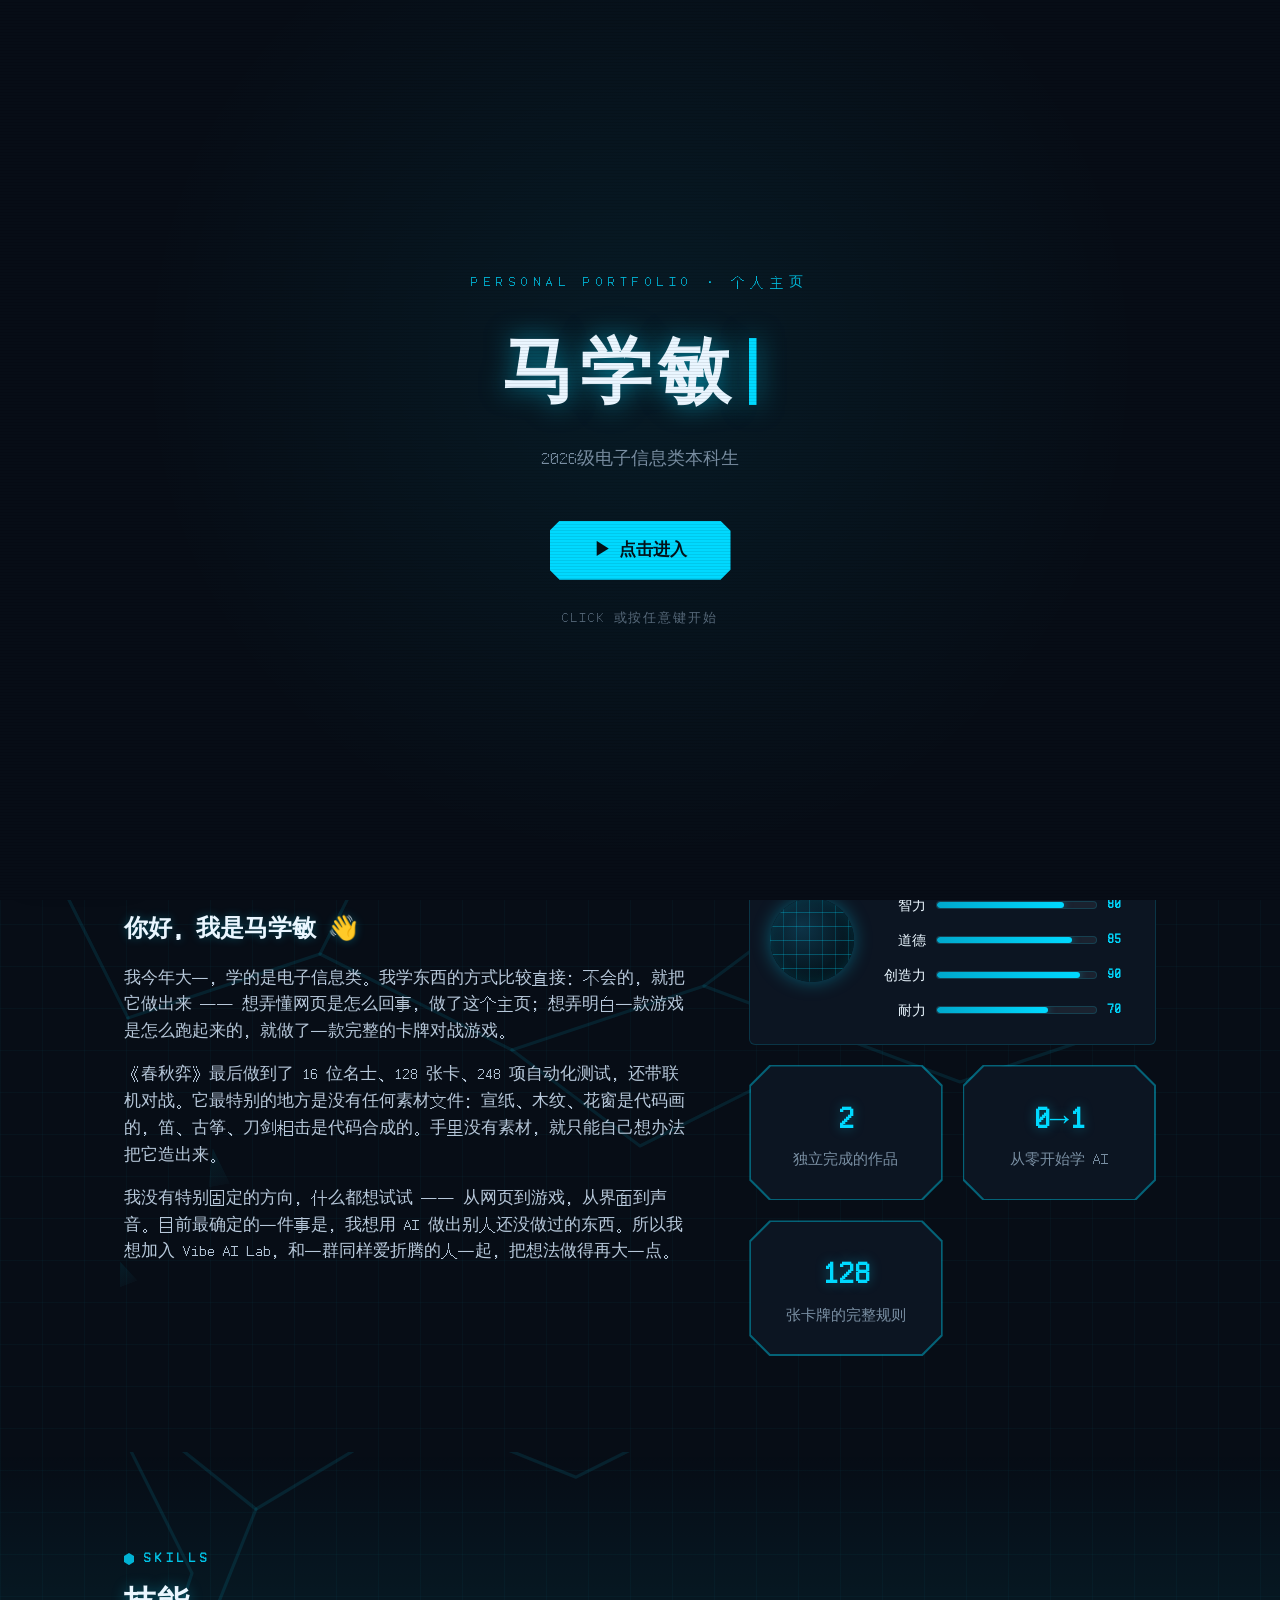
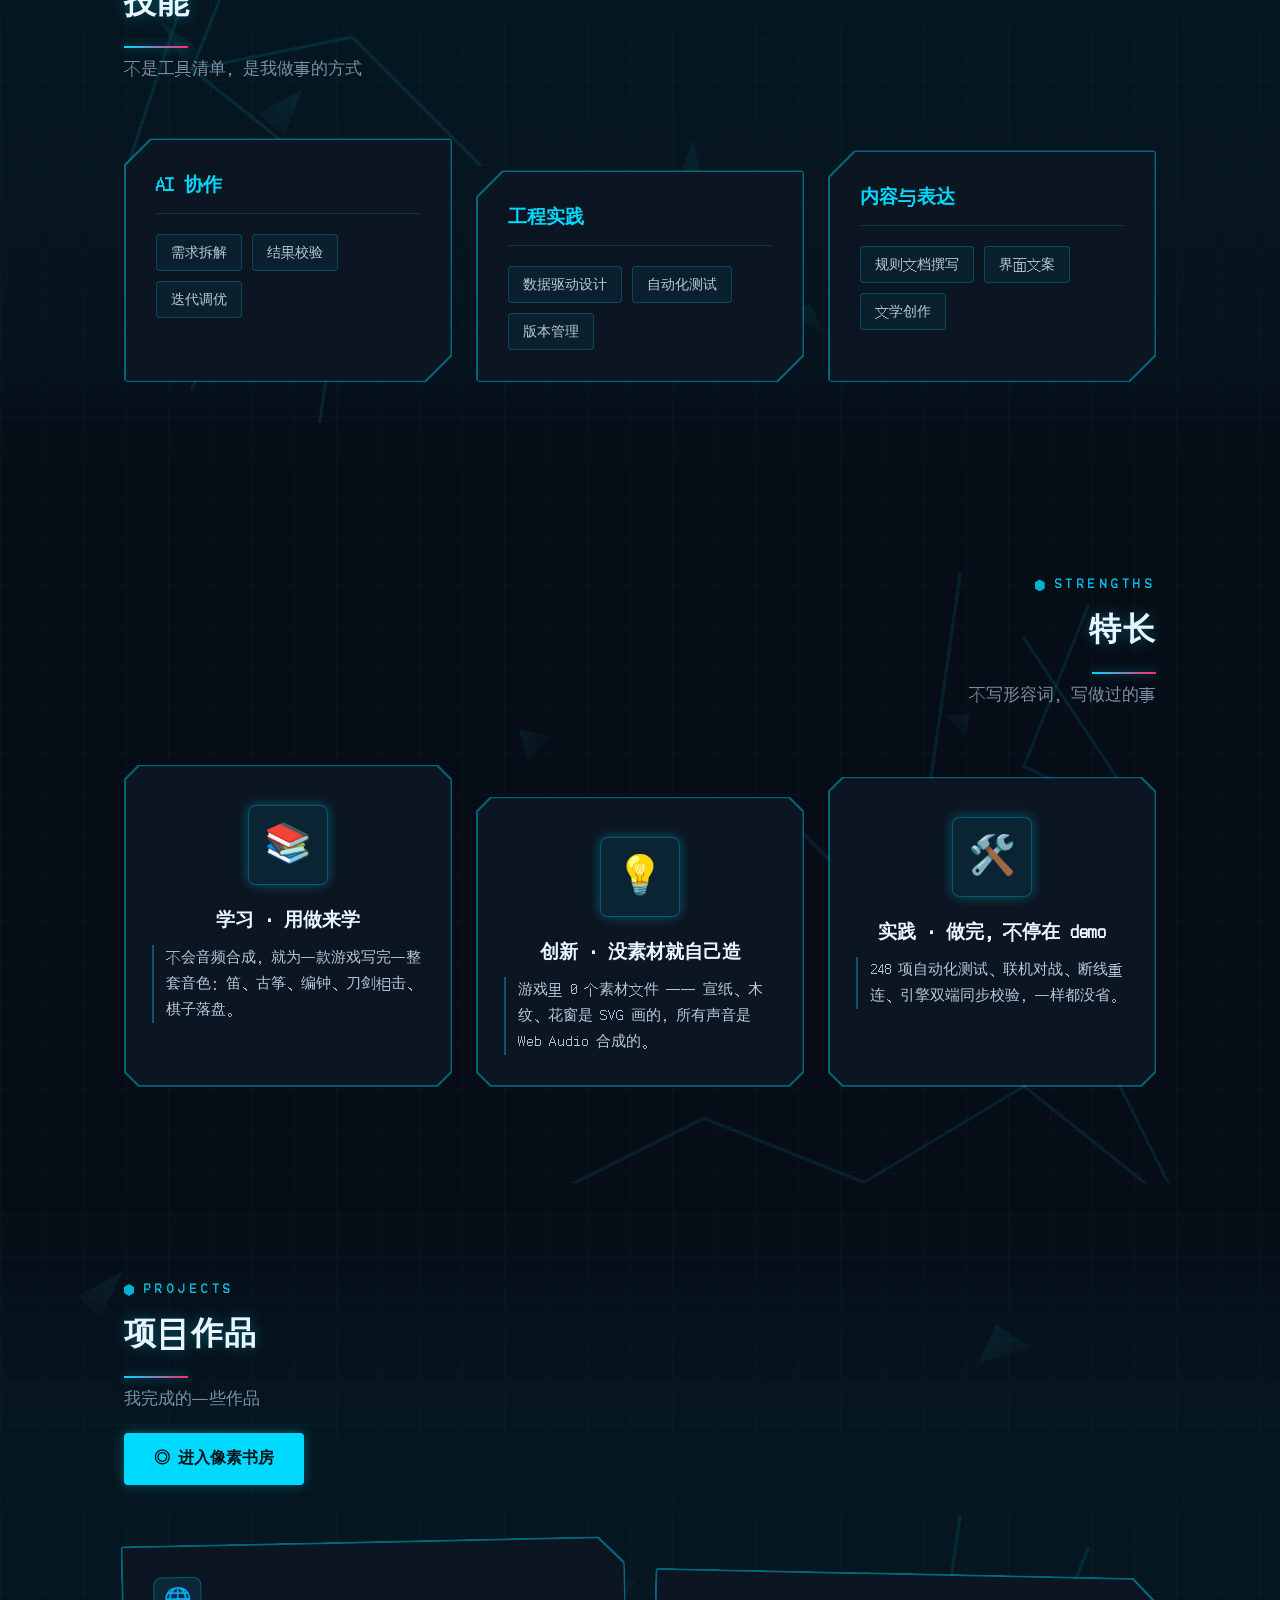
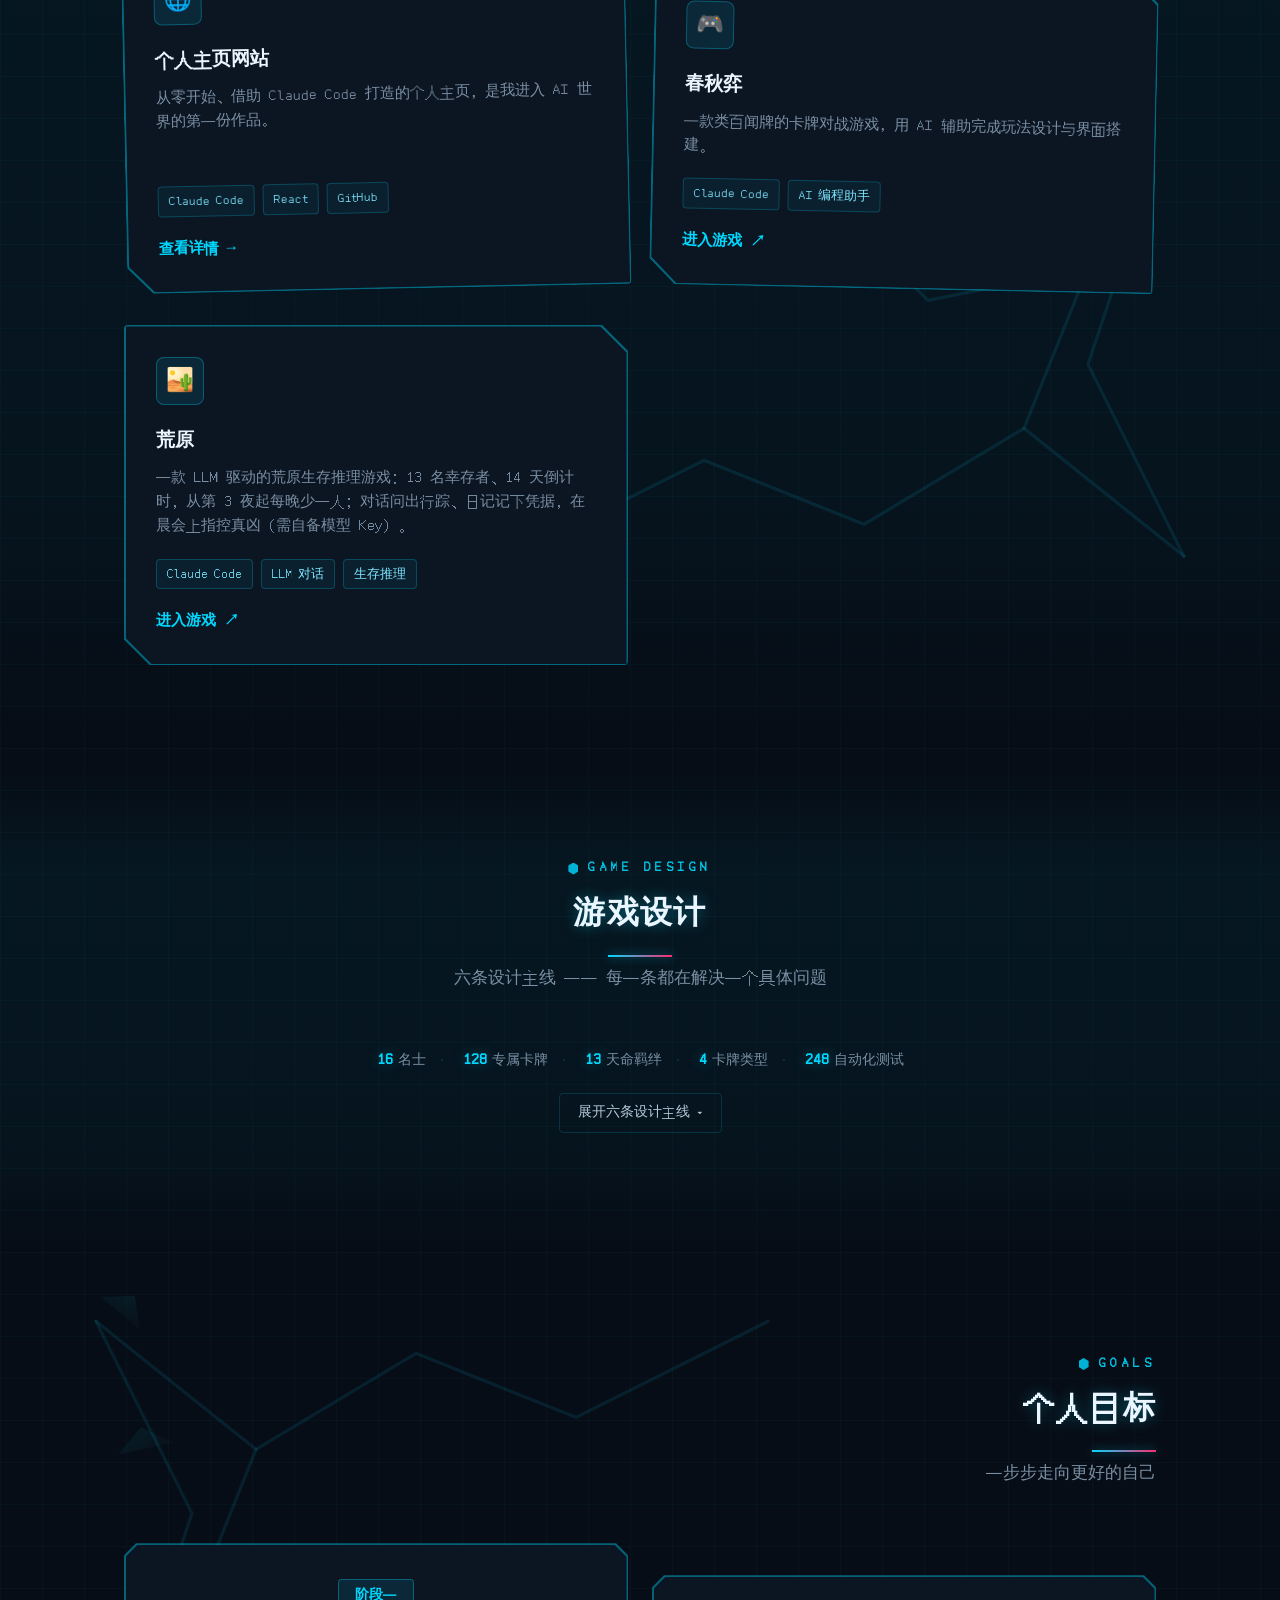
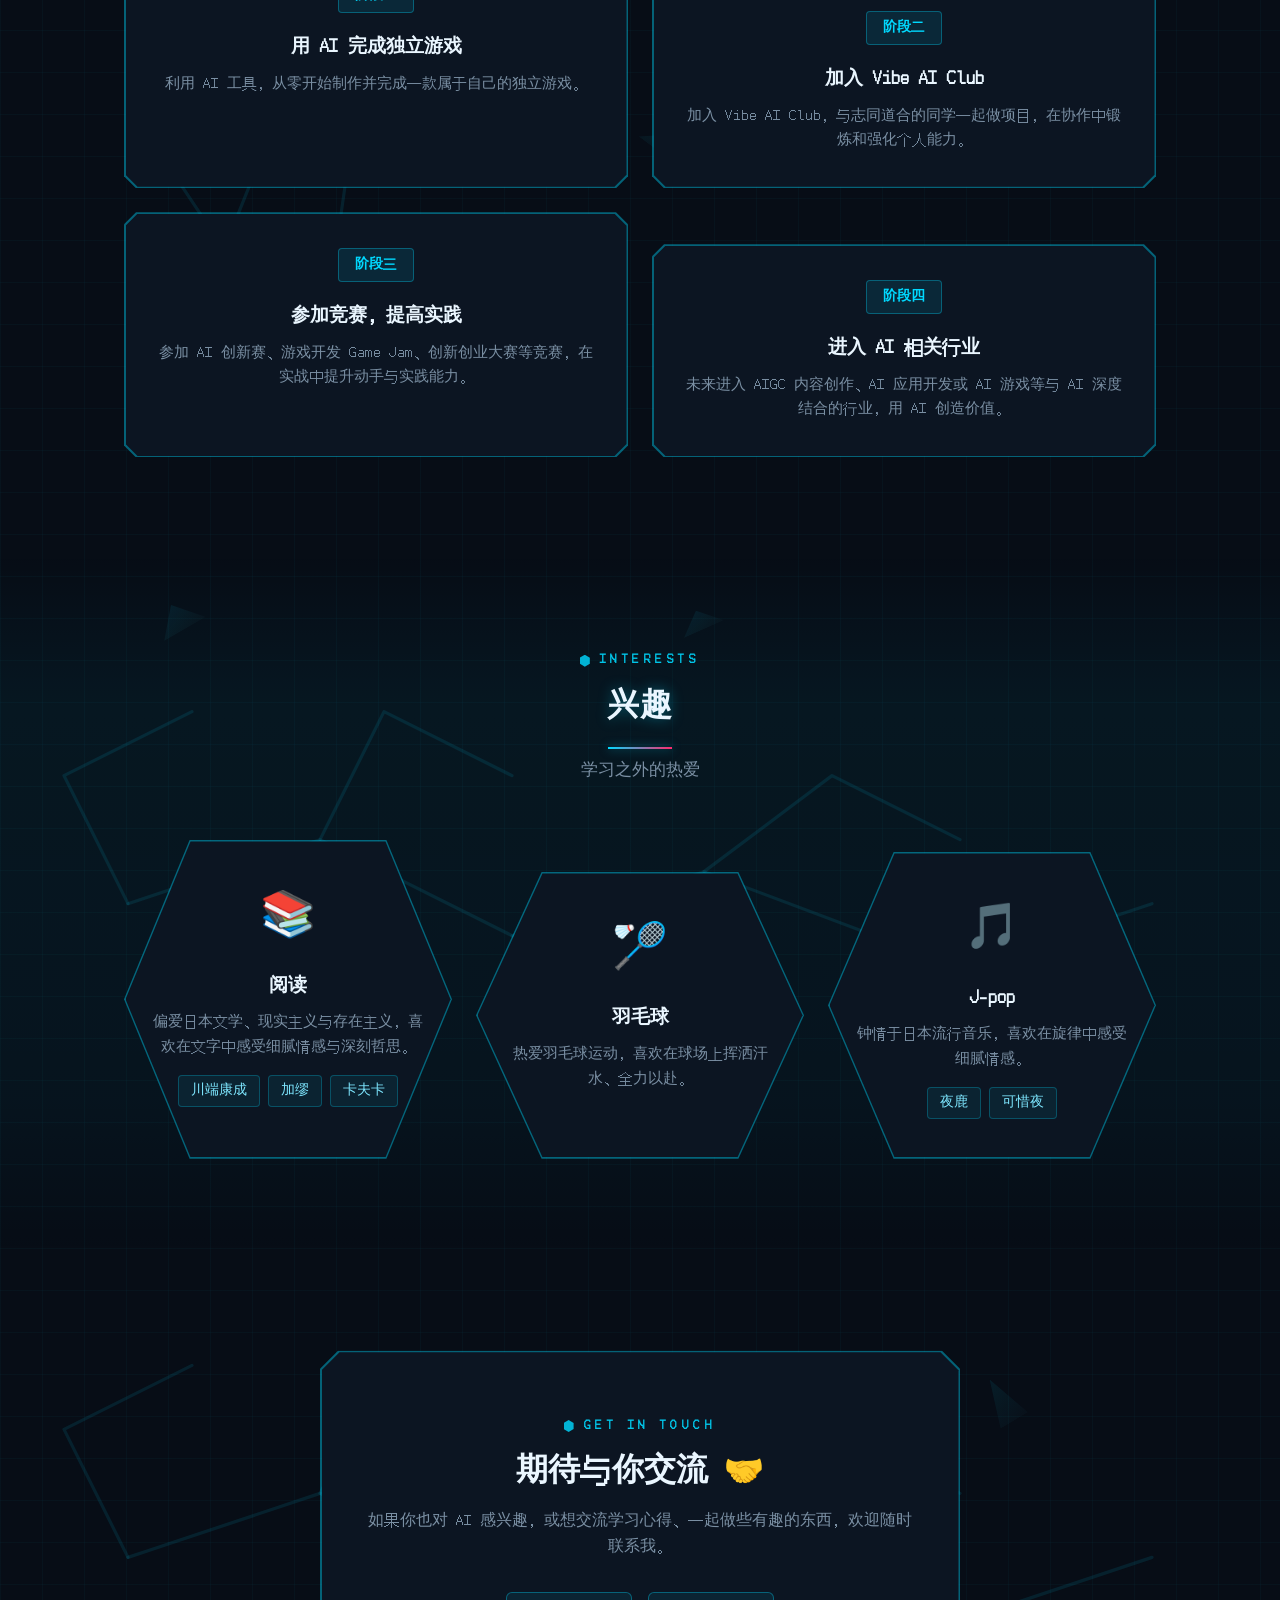
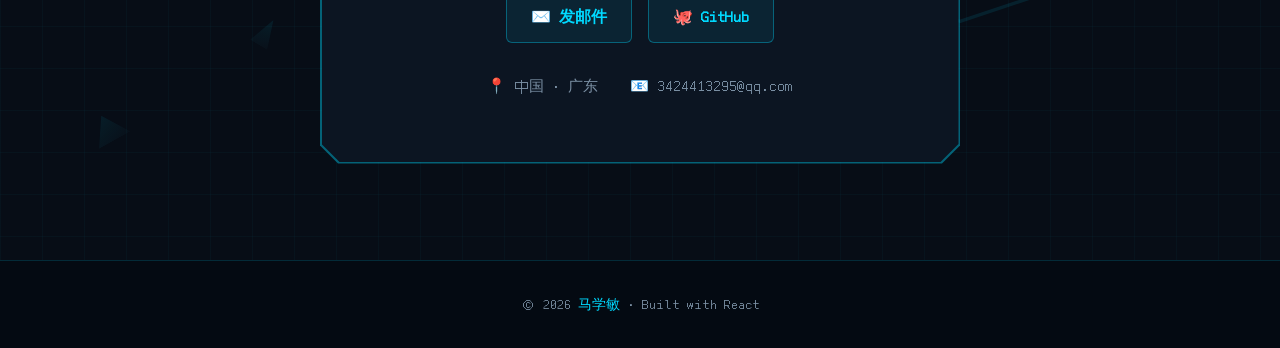
==== commit f2cabbac: "更新主页 2026-10-12 13:01" ====
--- a/index.html
+++ b/index.html
@@ -24,9 +24,9 @@
     <link rel="preconnect" href="https://fonts.gstatic.com" crossorigin />
     <link href="https://fonts.googleapis.com/css2?family=Press+Start+2P&family=VT323&display=swap" rel="stylesheet" />
     <title>马学敏 · 个人主页</title>
-    <script type="module" crossorigin src="/assets/main-zb5z_iuO.js"></script>
-    <link rel="modulepreload" crossorigin href="/assets/index-DnqTVk3S.js">
-    <link rel="stylesheet" crossorigin href="/assets/index-Dotijks8.css">
+    <script type="module" crossorigin src="/assets/main-BHJaGClJ.js"></script>
+    <link rel="modulepreload" crossorigin href="/assets/index-D40F0742.js">
+    <link rel="stylesheet" crossorigin href="/assets/index-BNGXuFnj.css">
   </head>
   <body>
     <div id="root"></div>
--- a/assets/index-BNGXuFnj.css
+++ b/assets/index-BNGXuFnj.css
@@ -0,0 +1 @@
+@font-face{font-family:ArkPixel;src:url(/fonts/ark-pixel-16px-monospaced-latin.ttf.woff2) format("woff2");font-weight:400;font-style:normal;font-display:swap;unicode-range:U+0020-00FF}@font-face{font-family:ArkPixel;src:url(/fonts/ark-pixel-16px-monospaced-zh_cn.ttf.woff2) format("woff2");font-weight:400;font-style:normal;font-display:swap;unicode-range:U+4E00-9FFF,U+3000-303F,U+2000-206F,U+FF00-FFEF}:root{--primary: #00d9ff;--primary-dark: #00a8cc;--accent: #7ee7ff;--neon-pink: #ff2a6d;--neon-purple: #b026ff;--bg: #070d16;--bg-alt: rgba(var(--primary-rgb), .045);--card: #0c1522;--dark: #eaf6ff;--text: #b7c8da;--text-light: #7a8fa3;--border: rgba(var(--primary-rgb), .16);--radius: 4px;--shadow: 0 4px 24px rgba(0, 0, 0, .45);--shadow-lg: 0 12px 40px rgba(0, 0, 0, .55);--glow: 0 0 12px rgba(var(--primary-rgb), .35);--max-width: 1080px;--primary-rgb: 0, 217, 255;--accent-rgb: 126, 231, 255;--bg-rgb: 7, 13, 22;--bg-deep: #040a12;--on-primary: #04121a;--primary-bright: #4ae6ff;--primary-deep: #0095b5;--avatar-a: #0d3347;--avatar-b: #04121a;--crack: rgba(0, 217, 255, .1);color-scheme:dark}*{margin:0;padding:0;box-sizing:border-box}html{scroll-behavior:smooth}body{font-family:ArkPixel,Courier New,Consolas,Microsoft YaHei,PingFang SC,monospace;font-size:16px;color:var(--text);background-color:var(--bg);background-image:linear-gradient(rgba(var(--primary-rgb),.03) 1px,transparent 1px),linear-gradient(90deg,rgba(var(--primary-rgb),.03) 1px,transparent 1px);background-size:42px 42px;line-height:1.6;-webkit-font-smoothing:antialiased;animation:grid-move 24s linear infinite}body:before{content:"";position:fixed;top:0;right:0;bottom:0;left:0;pointer-events:none;z-index:9999;background:repeating-linear-gradient(0deg,rgba(0,0,0,.08) 0px,rgba(0,0,0,.08) 1px,transparent 1px,transparent 3px);animation:scan-move 7s linear infinite}a{color:inherit;text-decoration:none}.container{max-width:var(--max-width);margin:0 auto;padding:0 24px}.particles-canvas{position:fixed;top:0;right:0;bottom:0;left:0;z-index:0;pointer-events:none}main{position:relative;z-index:1}.start-screen{position:fixed;top:0;right:0;bottom:0;left:0;z-index:9998;background:radial-gradient(circle at 50% 40%,rgba(var(--primary-rgb),.07),transparent 60%),var(--bg);cursor:pointer}.start-screen.fading{pointer-events:none}.start-screen.fading:after{content:"";position:fixed;top:0;right:0;bottom:0;left:0;background:var(--bg);opacity:0;animation:curtain-in .6s ease forwards}@keyframes curtain-in{to{opacity:1}}.boot-screen,.title-screen{position:absolute;top:0;right:0;bottom:0;left:0;display:flex;flex-direction:column;align-items:center;justify-content:center;text-align:center;padding:24px;transition:opacity .5s ease}.boot-screen{opacity:1}.boot-screen.boot-hidden,.title-screen{opacity:0;pointer-events:none}.title-screen.title-show{opacity:1;pointer-events:auto}.boot-text{font-size:.9rem;letter-spacing:.3em;text-transform:uppercase;color:var(--primary);margin-bottom:22px}.boot-bar{width:280px;height:4px;background:rgba(var(--primary-rgb),.15);border-radius:2px;overflow:hidden}.boot-fill{height:100%;background:var(--primary);box-shadow:0 0 10px rgba(var(--primary-rgb),.6);transition:width .1s linear}.boot-percent{margin-top:12px;font-size:.85rem;color:var(--text-light)}.start-kicker{font-size:.85rem;letter-spacing:.4em;text-transform:uppercase;color:var(--primary);margin-bottom:22px;opacity:.85}.start-title{font-size:clamp(2.5rem,7vw,4.5rem);color:var(--dark);letter-spacing:.08em;text-shadow:0 0 26px rgba(var(--primary-rgb),.55);margin-bottom:14px}.start-subtitle{font-size:1.1rem;color:var(--text-light);margin-bottom:48px}.start-btn{display:inline-block;padding:16px 44px;background:var(--primary);color:var(--on-primary);font-size:1.05rem;font-weight:600;clip-path:polygon(10px 0,calc(100% - 10px) 0,100% 10px,100% calc(100% - 10px),calc(100% - 10px) 100%,10px 100%,0 calc(100% - 10px),0 10px);animation:start-pulse 1.8s ease-in-out infinite}.start-hint{margin-top:28px;font-size:.8rem;letter-spacing:.15em;color:var(--text-light);opacity:.7}@keyframes start-pulse{0%,to{opacity:.6}50%{opacity:1}}.cursor{color:var(--primary);animation:blink 1s steps(2) infinite}@keyframes blink{0%,to{opacity:1}50%{opacity:0}}.section{position:relative;z-index:0;overflow:hidden;padding:96px 0}.section-alt{background:linear-gradient(180deg,transparent,rgba(var(--primary-rgb),.05) 22%,rgba(var(--primary-rgb),.035) 78%,transparent)}.section-heading{text-align:center;margin-bottom:56px}.section-heading h2{font-size:2rem;font-weight:700;color:var(--dark);letter-spacing:.04em;text-shadow:0 0 14px rgba(var(--primary-rgb),.35);animation:glitch-soft 9s infinite}.section-heading h2:after{content:"";display:block;width:64px;height:2px;margin:16px auto 0;background:linear-gradient(90deg,var(--primary),var(--neon-pink));box-shadow:0 0 10px rgba(var(--primary-rgb),.5)}.section-heading p{margin-top:8px;color:var(--text-light);font-size:1.05rem}#skills .section-heading,#projects .section-heading{text-align:left}#skills .section-heading h2:after,#projects .section-heading h2:after{margin:16px 0 0}#talents .section-heading,#goals .section-heading{text-align:right}#talents .section-heading h2:after,#goals .section-heading h2:after{margin:16px 0 0 auto}.section-en{display:block;font-size:.8rem;letter-spacing:.35em;text-transform:uppercase;color:var(--primary);margin-bottom:10px;font-weight:600;opacity:.9}.section-en:before{content:"";display:inline-block;width:10px;height:12px;margin-right:10px;vertical-align:middle;background:var(--primary);clip-path:polygon(50% 0,100% 25%,100% 75%,50% 100%,0 75%,0 25%);opacity:.9}.navbar{position:fixed;top:0;left:0;right:0;z-index:100;background:rgba(var(--bg-rgb),.85);-webkit-backdrop-filter:blur(12px);backdrop-filter:blur(12px);border-bottom:1px solid var(--border);transition:box-shadow .3s}.navbar.scrolled{box-shadow:0 4px 24px rgba(var(--primary-rgb),.12)}.navbar-inner{max-width:var(--max-width);margin:0 auto;padding:0 24px;height:64px;display:flex;align-items:center;justify-content:space-between}.logo{font-family:ArkPixel,Courier New,monospace;font-size:1.1rem;font-weight:700;color:var(--primary);text-shadow:var(--glow);letter-spacing:.05em;animation:glitch-soft 6s infinite}.logo span{color:var(--neon-pink)}.nav-links{display:flex;gap:32px;list-style:none}.nav-links a{position:relative;color:var(--text);font-size:.95rem;font-weight:500;transition:all .2s}.nav-links a:before{content:"▸";position:absolute;left:-16px;top:50%;transform:translateY(-50%);color:var(--primary);opacity:0;transition:opacity .2s}.nav-links a:hover:before{opacity:1}.nav-links a:hover{color:var(--primary);text-shadow:0 0 8px rgba(var(--primary-rgb),.5)}.nav-toggle{display:none;background:none;border:none;cursor:pointer;flex-direction:column;gap:5px;padding:4px}.nav-toggle span{display:block;width:22px;height:2px;background:var(--primary);border-radius:2px}.nav-actions{display:flex;align-items:center;gap:10px}.sound-toggle{flex:none;width:34px;height:34px;display:grid;place-items:center;background:none;border:1px solid var(--border);border-radius:var(--radius);cursor:pointer;transition:border-color .2s,box-shadow .2s,background .2s}.sound-toggle svg{width:18px;height:18px;fill:var(--primary);overflow:visible}.sound-toggle svg .stroke{fill:none;stroke:var(--primary);stroke-width:1.6;stroke-linecap:round}.sound-toggle:hover{border-color:var(--primary);background:rgba(var(--primary-rgb),.06);box-shadow:var(--glow)}.sound-toggle[aria-pressed=false] svg,.sound-toggle[aria-pressed=false] svg .stroke{fill:var(--text-light);stroke:var(--text-light)}.sound-toggle[aria-pressed=false] svg path:first-child{fill:var(--text-light)}.hero{position:relative;padding:170px 0 130px;background:radial-gradient(circle at 20% 20%,rgba(var(--primary-rgb),.08),transparent 50%),radial-gradient(circle at 80% 80%,rgba(var(--primary-rgb),.05),transparent 50%),var(--bg);overflow:hidden}.hero:before{content:"";position:absolute;top:-220px;right:-220px;width:520px;height:520px;background:radial-gradient(circle,rgba(var(--primary-rgb),.12),transparent 70%);animation:glow-pulse 5s ease-in-out infinite}.hero:after{content:"";position:absolute;top:50%;right:6%;width:240px;height:240px;transform:translateY(-50%);clip-path:polygon(50% 0,100% 100%,0 100%);background:rgba(var(--primary-rgb),.05);border-bottom:2px solid rgba(var(--primary-rgb),.25);pointer-events:none}.cracks{position:absolute;top:0;left:0;width:100%;height:100%;pointer-events:none;z-index:0}.shard{position:absolute;pointer-events:none;z-index:0;clip-path:polygon(50% 0,100% 100%,0 100%);background:linear-gradient(160deg,rgba(var(--primary-rgb),.12),rgba(var(--accent-rgb),.02));animation:shard-float 6s ease-in-out infinite}.shard-1{top:16%;left:14%;width:60px;height:54px;transform:rotate(-18deg)}.shard-2{top:30%;left:24%;width:40px;height:36px;transform:rotate(28deg)}.shard-3{top:52%;left:10%;width:48px;height:44px;transform:rotate(-6deg)}.shard-4{top:22%;left:30%;width:32px;height:28px;transform:rotate(45deg)}.glass-cracks{position:absolute;top:0;right:0;bottom:0;left:0;pointer-events:none;z-index:-1;overflow:hidden}.glass-cracks svg{position:absolute;top:0;left:0;width:100%;height:100%}.gshard{position:absolute;clip-path:polygon(50% 0,100% 100%,0 100%);background:linear-gradient(160deg,rgba(var(--primary-rgb),.09),rgba(var(--accent-rgb),.02));animation:shard-float 6s ease-in-out infinite}@keyframes shard-float{0%,to{translate:0 0;opacity:.5}10%{opacity:1}18%{opacity:.35}25%{translate:0 -6px;opacity:.8}34%{opacity:.3}42%{opacity:.95}50%{translate:0 -13px;opacity:.45}58%{opacity:1}66%{opacity:.3}75%{translate:0 -6px;opacity:.85}84%{opacity:.4}92%{opacity:.95}}.hero-inner{position:relative;z-index:1;display:flex;align-items:center;gap:64px}.hero-inner:before{content:"";position:absolute;left:-50px;top:12%;width:84px;height:96px;background:rgba(var(--primary-rgb),.06);clip-path:polygon(50% 0,100% 25%,100% 75%,50% 100%,0 75%,0 25%);pointer-events:none}.hero-inner:after{content:"";position:absolute;right:40px;bottom:-30px;width:56px;height:64px;background:rgba(var(--primary-rgb),.1);clip-path:polygon(50% 0,100% 25%,100% 75%,50% 100%,0 75%,0 25%);pointer-events:none}.hero-text{flex:1}.hero-greeting{display:inline-block;padding:6px 16px;background:rgba(var(--primary-rgb),.08);border:1px solid rgba(var(--primary-rgb),.35);color:var(--primary);border-radius:4px;font-size:.9rem;font-weight:600;margin-bottom:22px}.hero h1{font-size:3rem;font-weight:800;color:var(--dark);letter-spacing:.02em;line-height:1.2}.hero h1 .gradient{color:var(--primary);text-shadow:0 0 18px rgba(var(--primary-rgb),.5);animation:glitch-text 6s infinite}@keyframes glitch-text{0%,90%,to{text-shadow:0 0 18px rgba(var(--primary-rgb),.5);transform:translate(0)}91%{text-shadow:-5px 0 var(--neon-pink),5px 0 var(--primary);transform:translate(4px,-1px) skew(3deg)}92%{text-shadow:5px 0 var(--neon-pink),-5px 0 var(--primary);transform:translate(-4px,1px) skew(-3deg)}93%{text-shadow:-3px 0 var(--neon-pink),3px 0 var(--primary);transform:translate(2px)}94%{text-shadow:0 0 18px rgba(var(--primary-rgb),.5);transform:translate(0)}}@keyframes glitch-soft{0%,95%,to{text-shadow:0 0 14px rgba(var(--primary-rgb),.35);transform:translate(0)}96%{text-shadow:-2px 0 var(--neon-pink),2px 0 var(--primary);transform:translate(1px)}98%{text-shadow:2px 0 var(--neon-pink),-2px 0 var(--primary);transform:translate(-1px)}}.hero-subtitle{margin-top:16px;font-size:1.25rem;color:var(--text-light);font-weight:500}.hero-tagline{margin-top:10px;font-size:.85rem;letter-spacing:.25em;text-transform:uppercase;color:var(--accent);opacity:.8}.hero-actions{display:flex;gap:16px;margin-top:34px;flex-wrap:wrap}.btn{display:inline-flex;align-items:center;gap:8px;padding:13px 30px;border-radius:4px;font-size:1rem;font-weight:600;cursor:pointer;transition:all .25s;border:none}.btn-primary{background:var(--primary);color:var(--on-primary);box-shadow:var(--glow)}.btn-primary:hover{background:var(--primary-bright);transform:translateY(-2px);box-shadow:0 0 24px rgba(var(--primary-rgb),.6)}.btn-outline{background:transparent;color:var(--primary);border:1.5px solid rgba(var(--primary-rgb),.5)}.btn-outline:hover{background:rgba(var(--primary-rgb),.08);border-color:var(--primary);box-shadow:var(--glow)}.hero-avatar{flex-shrink:0;width:200px;height:200px;border-radius:50%;display:flex;align-items:center;justify-content:center;font-size:4.5rem;font-weight:700;color:var(--on-primary);background:linear-gradient(135deg,var(--primary),var(--primary-deep));border:2px solid rgba(var(--primary-rgb),.6);box-shadow:0 0 30px rgba(var(--primary-rgb),.4);overflow:hidden;animation:avatar-glow 4s ease-in-out infinite}.hero-avatar img{width:100%;height:100%;object-fit:cover}.hero-scroll{position:absolute;bottom:24px;left:50%;transform:translate(-50%);color:var(--primary);animation:bounce 2s infinite}@keyframes bounce{0%,to{transform:translate(-50%)}50%{transform:translate(-50%,8px)}}@keyframes glow-pulse{0%,to{opacity:.6}50%{opacity:1}}@keyframes avatar-glow{0%,to{box-shadow:0 0 22px rgba(var(--primary-rgb),.4)}50%{box-shadow:0 0 48px rgba(var(--primary-rgb),.7)}}@keyframes grid-move{0%{background-position:0 0,0 0}to{background-position:42px 42px,42px 42px}}@keyframes scan-move{0%{background-position:0 0}to{background-position:0 4px}}.about-content{display:grid;grid-template-columns:1.4fr 1fr;gap:56px;align-items:center}.about-text p{margin-bottom:16px;font-size:1.05rem;color:var(--text)}.about-heading{font-size:1.5rem;color:var(--dark);margin-bottom:16px;text-shadow:0 0 10px rgba(var(--primary-rgb),.3)}.stats{display:grid;grid-template-columns:repeat(auto-fit,minmax(150px,1fr));gap:20px}.stat-card{background:var(--card);border:1px solid var(--border);border-radius:var(--radius);padding:28px 20px;text-align:center;transition:all .25s}.stat-card:hover{transform:translateY(-4px);border-color:var(--primary);box-shadow:var(--glow)}.stat-value{font-size:2rem;font-weight:800;color:var(--primary);text-shadow:var(--glow)}.stat-label{margin-top:4px;color:var(--text-light);font-size:.95rem}.about-side{display:flex;flex-direction:column;gap:20px}.ability-panel{display:flex;align-items:center;gap:20px;background:var(--card);border:1px solid var(--border);border-radius:6px;padding:22px 20px}.globe{width:84px;height:84px;border-radius:50%;flex-shrink:0;overflow:hidden;background:repeating-linear-gradient(0deg,transparent 0 13px,rgba(var(--primary-rgb),.28) 13px 14px),repeating-linear-gradient(90deg,rgba(var(--primary-rgb),.18) 0 1px,transparent 1px 13px),radial-gradient(circle at 38% 35%,var(--avatar-a),var(--avatar-b) 72%);box-shadow:0 0 18px rgba(var(--primary-rgb),.35),inset 0 0 14px rgba(var(--primary-rgb),.15);animation:globe-spin 9s linear infinite}@keyframes globe-spin{0%{background-position:0 0,0 0,0 0}to{background-position:0 0,-130px 0,0 0}}.ability-list{flex:1;display:flex;flex-direction:column;gap:12px}.ability-item{display:flex;align-items:center;gap:10px}.ability-name{width:52px;font-size:.9rem;color:var(--dark);text-align:right;flex-shrink:0}.ability-track{flex:1;height:8px;background:#ffffff0f;border:1px solid var(--border);border-radius:4px;overflow:hidden}.ability-fill{height:100%;background:linear-gradient(90deg,var(--primary-dark),var(--primary));box-shadow:0 0 8px rgba(var(--primary-rgb),.5);border-radius:4px}.ability-value{width:28px;font-size:.85rem;color:var(--primary);font-weight:700;text-align:left;flex-shrink:0}.skills-grid{display:grid;grid-template-columns:repeat(3,1fr);gap:24px}.skill-card{background:var(--card);border:1px solid var(--border);border-radius:var(--radius);padding:32px;transition:all .25s}.skill-card:hover{transform:translateY(-4px);border-color:var(--primary);box-shadow:var(--glow)}.skill-card h3{font-size:1.2rem;color:var(--primary);margin-bottom:20px;padding-bottom:12px;border-bottom:1px solid var(--border)}.skill-tags{display:flex;flex-wrap:wrap;gap:10px}.skill-tag{padding:6px 14px;background:rgba(var(--primary-rgb),.06);border:1px solid rgba(var(--primary-rgb),.22);border-radius:4px;font-size:.9rem;color:var(--text);font-weight:500;transition:all .2s}.skill-tag:hover{background:var(--primary);color:var(--on-primary);box-shadow:var(--glow)}.talents-grid{display:grid;grid-template-columns:repeat(3,1fr);gap:24px}.talent-card{background:var(--card);border:1px solid var(--border);border-radius:var(--radius);padding:40px 28px 32px;text-align:center;transition:all .25s}.talent-card:hover{transform:translateY(-6px);border-color:var(--primary);box-shadow:var(--glow)}.talent-icon{width:80px;height:80px;margin:0 auto 20px;display:flex;align-items:center;justify-content:center;font-size:2.4rem;background:rgba(var(--primary-rgb),.08);border:1px solid rgba(var(--primary-rgb),.3);border-radius:8px;box-shadow:var(--glow);animation:talent-float 3s ease-in-out infinite}.talent-card:nth-child(2) .talent-icon{animation-delay:.4s}.talent-card:nth-child(3) .talent-icon{animation-delay:.8s}.talent-card h3{font-size:1.2rem;color:var(--dark);margin-bottom:10px}.talent-card p{color:var(--text-light);font-size:.95rem}.talent-card .talent-evidence{text-align:left;color:var(--text);font-size:.92rem;line-height:1.75;padding-left:12px;border-left:2px solid rgba(var(--primary-rgb),.32)}@keyframes talent-float{0%,to{transform:translateY(0)}50%{transform:translateY(-8px)}}.projects-grid{display:grid;grid-template-columns:repeat(2,1fr);gap:24px}.project-card{background:var(--card);border:1px solid var(--border);border-radius:var(--radius);padding:32px;display:flex;flex-direction:column;transition:all .25s}.project-card:hover{transform:translateY(-6px);border-color:var(--primary);box-shadow:var(--glow)}.project-icon{width:48px;height:48px;border-radius:8px;background:rgba(var(--primary-rgb),.1);border:1px solid rgba(var(--primary-rgb),.3);display:flex;align-items:center;justify-content:center;font-size:1.4rem;margin-bottom:20px}.project-card h3{font-size:1.2rem;color:var(--dark);margin-bottom:10px}.project-card p{color:var(--text-light);font-size:.95rem;flex:1}.project-tech{display:flex;flex-wrap:wrap;gap:8px;margin:20px 0}.project-tech span{font-size:.8rem;padding:4px 10px;background:rgba(var(--primary-rgb),.06);border:1px solid rgba(var(--primary-rgb),.22);border-radius:4px;color:var(--accent);font-weight:500}.project-link{color:var(--primary);font-weight:600;font-size:.95rem;display:inline-flex;align-items:center;gap:6px}.project-link:hover{text-decoration:underline}.goals-grid{display:grid;grid-template-columns:repeat(2,1fr);gap:24px}.goal-card{background:var(--card);border:1px solid var(--border);border-radius:var(--radius);padding:36px 28px;text-align:center;transition:all .25s}.goal-card:hover{transform:translateY(-4px);border-color:var(--primary);box-shadow:var(--glow)}.goal-period{display:inline-block;padding:5px 16px;background:rgba(var(--primary-rgb),.1);border:1px solid rgba(var(--primary-rgb),.32);color:var(--primary);border-radius:4px;font-size:.85rem;font-weight:600;margin-bottom:18px}.goal-card h3{font-size:1.2rem;color:var(--dark);margin-bottom:10px}.goal-card p{color:var(--text-light);font-size:.95rem}.hobbies-grid{display:grid;grid-template-columns:repeat(3,1fr);gap:24px}.hobby-card{background:var(--card);border:1px solid var(--border);border-radius:var(--radius);padding:40px 28px;text-align:center;transition:all .25s}.hobby-card:hover{transform:translateY(-6px);border-color:var(--primary);box-shadow:var(--glow)}.hobby-icon{font-size:2.8rem;margin-bottom:18px;display:inline-block;transition:transform .3s}.hobby-card:hover .hobby-icon{transform:scale(1.2) rotate(-8deg)}.hobby-card h3{font-size:1.2rem;color:var(--dark);margin-bottom:10px}.hobby-card p{color:var(--text-light);font-size:.95rem}.hobby-tags{display:flex;flex-wrap:wrap;justify-content:center;gap:8px;margin-top:16px}.hobby-tag{padding:4px 12px;font-size:.85rem;background:rgba(var(--primary-rgb),.07);border:1px solid rgba(var(--primary-rgb),.25);border-radius:4px;color:var(--accent);font-weight:500}.contact-card{max-width:640px;margin:0 auto;background:rgba(var(--primary-rgb),.04);border:1px solid var(--border);border-radius:8px;padding:64px 48px;text-align:center;color:var(--text);box-shadow:var(--glow)}.contact-card h2{font-size:2rem;margin-bottom:12px;color:var(--dark)}.contact-card p{color:var(--text-light);margin-bottom:32px}.contact-links{display:flex;justify-content:center;gap:16px;flex-wrap:wrap}.contact-link{display:inline-flex;align-items:center;gap:8px;padding:12px 24px;background:rgba(var(--primary-rgb),.08);border:1px solid rgba(var(--primary-rgb),.35);border-radius:6px;color:var(--primary);font-weight:600;transition:all .2s}.contact-link:hover{background:var(--primary);color:var(--on-primary);box-shadow:var(--glow)}.contact-meta{margin-top:32px;display:flex;justify-content:center;gap:32px;flex-wrap:wrap;color:var(--text-light);font-size:.95rem}.scroll-top{position:fixed;bottom:24px;right:24px;width:44px;height:44px;border-radius:8px;background:var(--primary);color:var(--on-primary);font-size:1.2rem;border:none;cursor:pointer;opacity:0;pointer-events:none;transition:all .3s;box-shadow:var(--glow);z-index:90}.scroll-top.visible{opacity:1;pointer-events:auto}.scroll-top:hover{transform:translateY(-3px);background:var(--primary-bright)}.footer{background:var(--bg-deep);color:var(--text-light);text-align:center;padding:32px 24px;font-size:.9rem;border-top:1px solid var(--border);position:relative;z-index:1}.footer span{color:var(--primary)}.skills-grid .skill-card:nth-child(2),.talents-grid .talent-card:nth-child(2),.projects-grid .project-card:nth-child(2),.hobbies-grid .hobby-card:nth-child(2){margin-top:32px}.skills-grid .skill-card:nth-child(3),.talents-grid .talent-card:nth-child(3),.projects-grid .project-card:nth-child(3),.hobbies-grid .hobby-card:nth-child(3){margin-top:12px}.goals-grid .goal-card:nth-child(2),.goals-grid .goal-card:nth-child(4){margin-top:32px}.projects-grid .project-card:nth-child(1){rotate:-1.2deg}.projects-grid .project-card:nth-child(2){rotate:1.2deg}.stat-card{--shape: 20px 0, calc(100% - 20px) 0, 100% 20px, 100% calc(100% - 20px) , calc(100% - 20px) 100%, 20px 100%, 0 calc(100% - 20px) , 0 20px}.skill-card{--shape: 26px 0, 100% 0, 100% calc(100% - 26px) , calc(100% - 26px) 100%, 0 100%, 0 26px}.talent-card{--shape: 14px 0, calc(100% - 14px) 0, 100% 14px, 100% calc(100% - 14px) , calc(100% - 14px) 100%, 14px 100%, 0 calc(100% - 14px) , 0 14px}.project-card{--shape: 0 0, calc(100% - 26px) 0, 100% 26px, 100% 100%, 26px 100%, 0 calc(100% - 26px) }.goal-card{--shape: 12px 0, calc(100% - 12px) 0, 100% 12px, 100% calc(100% - 12px) , calc(100% - 12px) 100%, 12px 100%, 0 calc(100% - 12px) , 0 12px}.hobby-card{--shape: 20% 0, 80% 0, 100% 50%, 80% 100%, 20% 100%, 0 50%}.contact-card{--shape: 18px 0, calc(100% - 18px) 0, 100% 18px, 100% calc(100% - 18px) , calc(100% - 18px) 100%, 18px 100%, 0 calc(100% - 18px) , 0 18px}.stat-card,.skill-card,.talent-card,.project-card,.goal-card,.hobby-card,.contact-card{position:relative;z-index:0;border:none;background:rgba(var(--primary-rgb),.42);clip-path:polygon(var(--shape))}.stat-card:before,.skill-card:before,.talent-card:before,.project-card:before,.goal-card:before,.hobby-card:before,.contact-card:before{content:"";position:absolute;top:1.5px;right:1.5px;bottom:1.5px;left:1.5px;background:var(--card);clip-path:polygon(var(--shape));z-index:-1}.stat-card:hover,.skill-card:hover,.talent-card:hover,.project-card:hover,.goal-card:hover,.hobby-card:hover{filter:brightness(1.2)}@media(max-width:900px){.hero-inner{flex-direction:column-reverse;text-align:center;gap:40px}.hero h1{font-size:2.4rem}.hero-actions{justify-content:center}.about-content,.skills-grid,.projects-grid,.goals-grid,.talents-grid,.hobbies-grid{grid-template-columns:1fr}.skills-grid .skill-card:nth-child(2),.talents-grid .talent-card:nth-child(2),.projects-grid .project-card:nth-child(2),.hobbies-grid .hobby-card:nth-child(2),.skills-grid .skill-card:nth-child(3),.talents-grid .talent-card:nth-child(3),.projects-grid .project-card:nth-child(3),.hobbies-grid .hobby-card:nth-child(3),.goals-grid .goal-card:nth-child(2),.goals-grid .goal-card:nth-child(4){margin-top:0}.projects-grid .project-card:nth-child(1),.projects-grid .project-card:nth-child(2){rotate:0deg}.nav-links{display:none;position:absolute;top:64px;left:0;right:0;flex-direction:column;background:var(--bg);padding:16px 24px;gap:16px;border-bottom:1px solid var(--border);box-shadow:var(--shadow-lg)}.nav-links.open,.nav-toggle{display:flex}}.gstats-line{display:flex;flex-wrap:wrap;justify-content:center;align-items:baseline;gap:8px 0;margin-bottom:22px;list-style:none;font-size:.9rem;color:var(--text-light)}.gstats-line li{display:flex;align-items:baseline;gap:5px}.gstats-line li+li:before{content:"·";margin:0 12px;color:var(--border)}.gstats-line b{font-size:1.05rem;line-height:1;color:var(--primary);text-shadow:0 0 14px rgba(var(--primary-rgb),.4)}.gdesign-actions{display:flex;justify-content:center;margin-bottom:28px}.gdesign-toggle{display:inline-flex;align-items:center;gap:7px;font:inherit;font-size:.85rem;padding:8px 18px;border:1px solid var(--border);border-radius:var(--radius);background:transparent;color:var(--text);cursor:pointer;transition:all .2s}.gdesign-toggle:hover{border-color:var(--primary);color:var(--primary);box-shadow:var(--glow)}.gdesign-arrow{font-size:.7rem;line-height:1}.gfeatures-panel{display:grid;grid-template-rows:0fr;transition:grid-template-rows .35s ease}.gfeatures-panel.on{grid-template-rows:1fr}.gfeatures-panel>.gfeatures-grid{min-height:0;overflow:hidden}.gfeatures-grid{display:grid;grid-template-columns:repeat(3,1fr);gap:20px}.gfeature-card{padding:26px 24px;background:var(--card);border:1px solid var(--border);border-radius:var(--radius);transition:all .25s}.gfeature-card:hover{transform:translateY(-5px);border-color:var(--primary);box-shadow:var(--glow)}.gfeature-icon{margin-bottom:14px;font-size:1.5rem}.gfeature-card h3{margin-bottom:8px;font-size:1.05rem;color:var(--dark)}.gfeature-card p{font-size:.9rem;color:var(--text-light);line-height:1.7}@media(max-width:900px){.gfeatures-grid{grid-template-columns:1fr}}@media(max-width:560px){.gstats-line{gap:4px 16px}.gstats-line li+li:before{content:none}}[data-theme=light]{--primary: #0b7ea3;--primary-dark: #096886;--accent: #3fa7c4;--primary-rgb: 11, 126, 163;--accent-rgb: 63, 167, 196;--bg: #f6f1e7;--bg-rgb: 246, 241, 231;--bg-alt: rgba(11, 126, 163, .05);--card: #fffdf6;--dark: #1c2a33;--text: #45535e;--text-light: #77858f;--border: rgba(11, 126, 163, .22);--shadow: 0 4px 20px rgba(60, 72, 84, .1);--shadow-lg: 0 12px 36px rgba(60, 72, 84, .16);--glow: 0 0 10px rgba(11, 126, 163, .18);--bg-deep: #ece4d3;--on-primary: #f6fcff;--primary-bright: #1296bd;--primary-deep: #065a74;--avatar-a: #d9ecf2;--avatar-b: #b9dbe6;--crack: rgba(11, 126, 163, .14);color-scheme:light}[data-theme=light] .particles-canvas{opacity:.28}.glass-cracks .crack-lines{stroke:var(--crack)}.tour-btn{position:fixed;left:24px;bottom:24px;z-index:95;padding:10px 16px;font-family:inherit;font-size:.9rem;color:var(--primary);background:rgba(var(--bg-rgb),.85);border:1px solid var(--border);border-radius:8px;-webkit-backdrop-filter:blur(10px);backdrop-filter:blur(10px);box-shadow:var(--shadow);cursor:pointer;transition:border-color .25s,box-shadow .25s,transform .25s,color .25s}.tour-btn:hover{border-color:var(--primary);box-shadow:var(--glow);transform:translateY(-2px)}.tour-btn.running{color:var(--text)}.tour-caption{position:fixed;left:50%;bottom:24px;transform:translate(-50%);z-index:96;width:min(560px,calc(100vw - 240px));padding:12px 18px 14px;background:rgba(var(--bg-rgb),.92);border:1px solid var(--border);border-radius:8px;-webkit-backdrop-filter:blur(12px);backdrop-filter:blur(12px);box-shadow:var(--shadow-lg);animation:tour-in .35s ease}.tour-step{display:flex;justify-content:space-between;align-items:baseline;font-size:.72rem;letter-spacing:.1em;color:var(--text-light)}.tour-caption p{margin:6px 0 10px;font-size:.95rem;color:var(--dark)}.tour-hint{letter-spacing:0;opacity:.75}.tour-progress{height:3px;border-radius:2px;background:var(--border);overflow:hidden}.tour-progress span{display:block;height:100%;background:var(--primary);transition:width .4s ease}@keyframes tour-in{0%{opacity:0;transform:translate(-50%) translateY(12px)}to{opacity:1;transform:translate(-50%) translateY(0)}}.note-overlay{position:fixed;top:0;right:0;bottom:0;left:0;z-index:200;display:grid;place-items:center;padding:24px;background:#04080eb8;-webkit-backdrop-filter:blur(6px);backdrop-filter:blur(6px);animation:note-fade .25s ease}.note-card{width:min(460px,100%);padding:28px 30px 24px;background:var(--card);border:1px solid var(--border);border-radius:8px;box-shadow:var(--shadow-lg),var(--glow);animation:note-in .35s cubic-bezier(.2,.9,.3,1.2)}.note-card h3{margin:6px 0 16px;font-size:1.15rem;color:var(--dark)}.note-lines p{font-size:.95rem;line-height:1.9;color:var(--text);opacity:0;animation:note-line .5s ease forwards}.note-close{margin-top:20px;padding:8px 20px;font-family:inherit;font-size:.9rem;color:var(--primary);background:none;border:1px solid var(--border);border-radius:6px;cursor:pointer;transition:border-color .2s,box-shadow .2s}.note-close:hover{border-color:var(--primary);box-shadow:var(--glow)}@keyframes note-fade{0%{opacity:0}to{opacity:1}}@keyframes note-in{0%{opacity:0;transform:translateY(14px) scale(.97)}to{opacity:1;transform:translateY(0) scale(1)}}@keyframes note-line{0%{opacity:0;transform:translateY(6px)}to{opacity:1;transform:translateY(0)}}@media(max-width:700px){.tour-caption{width:calc(100vw - 40px);bottom:86px}}.sf-entry{margin-top:20px}
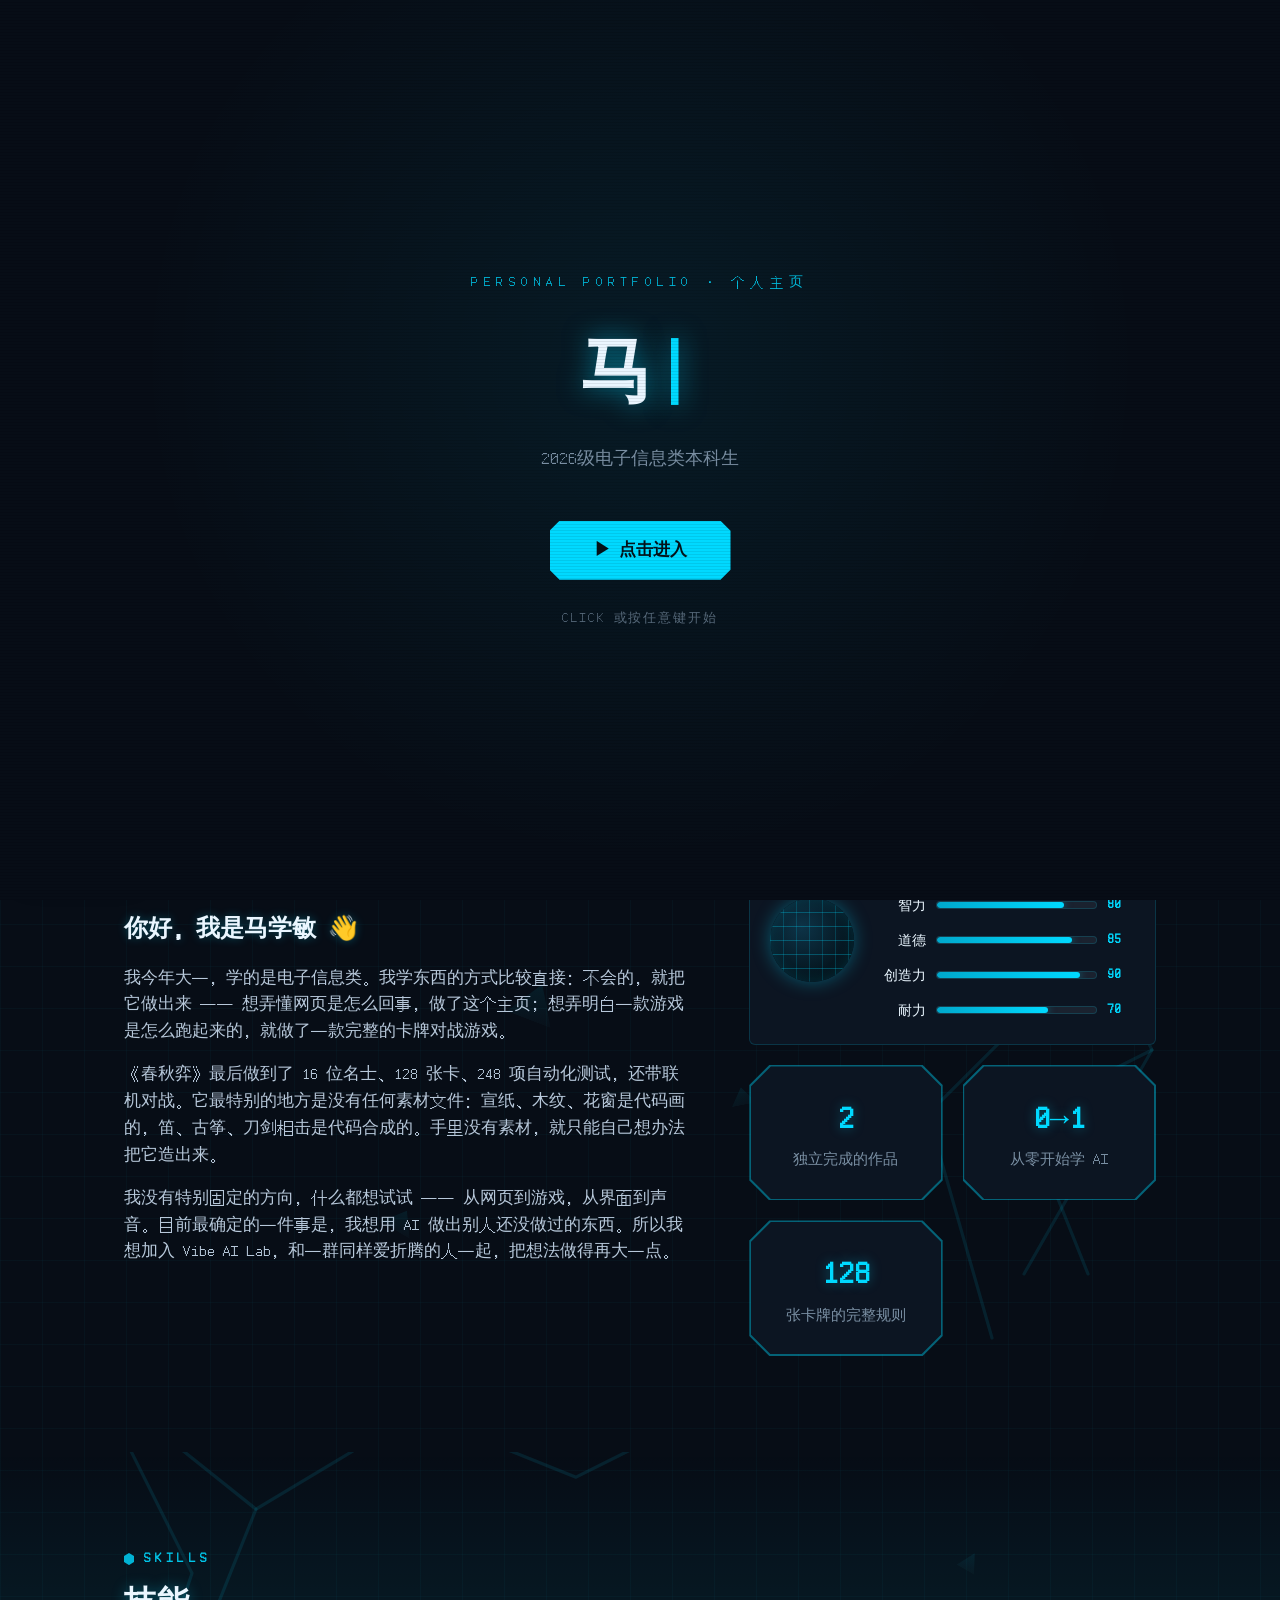
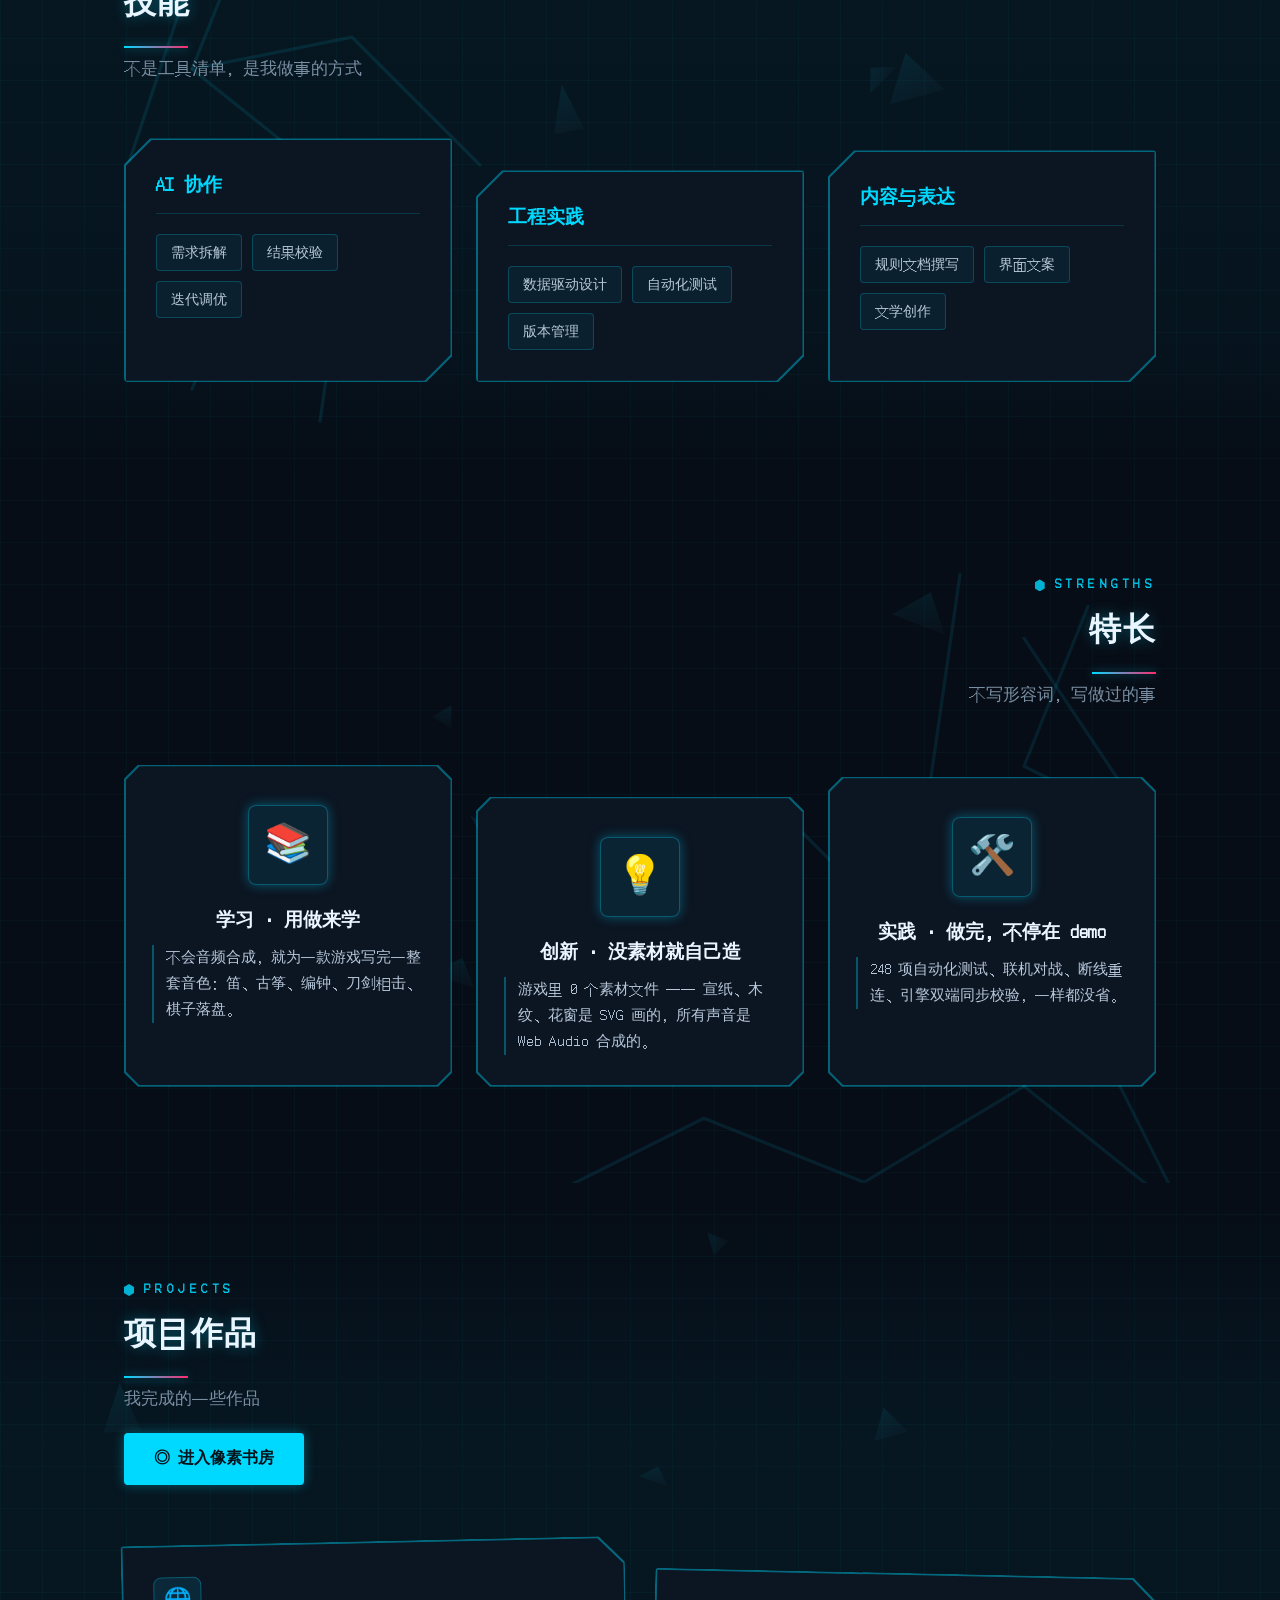
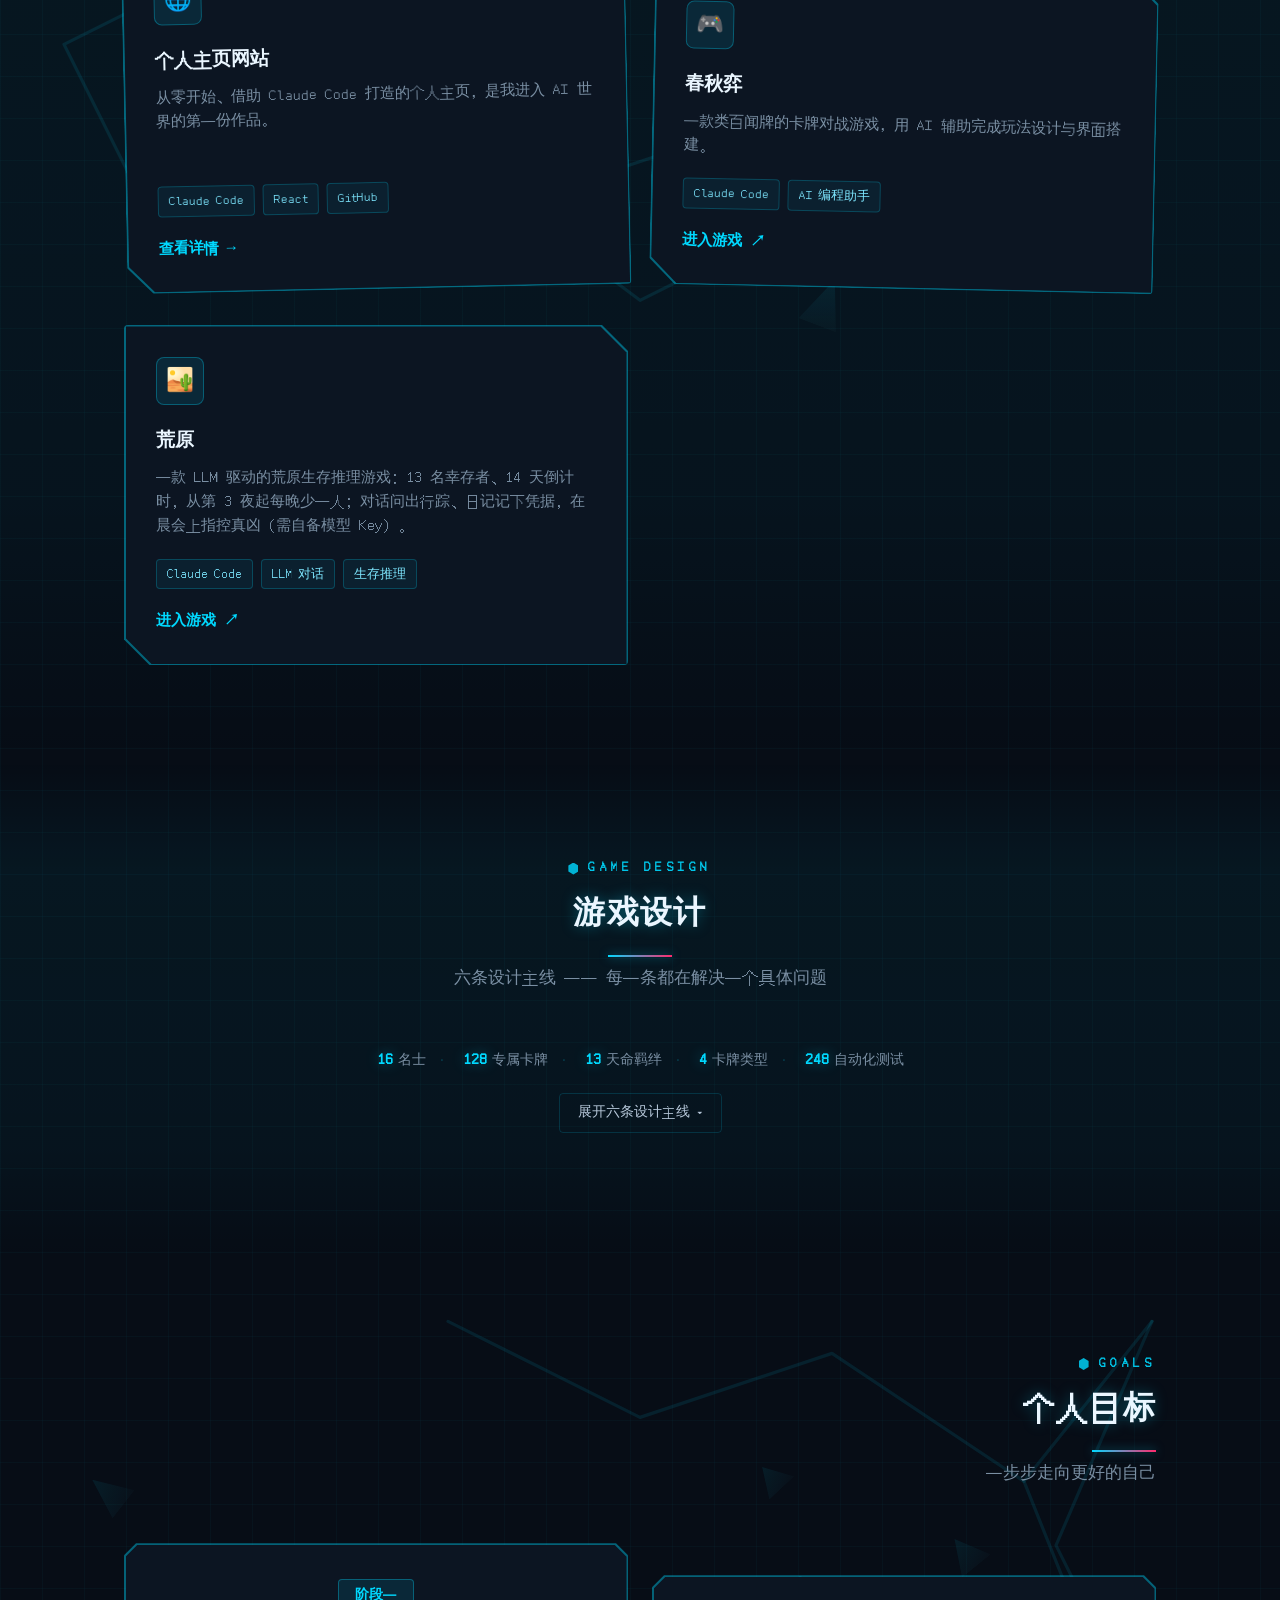
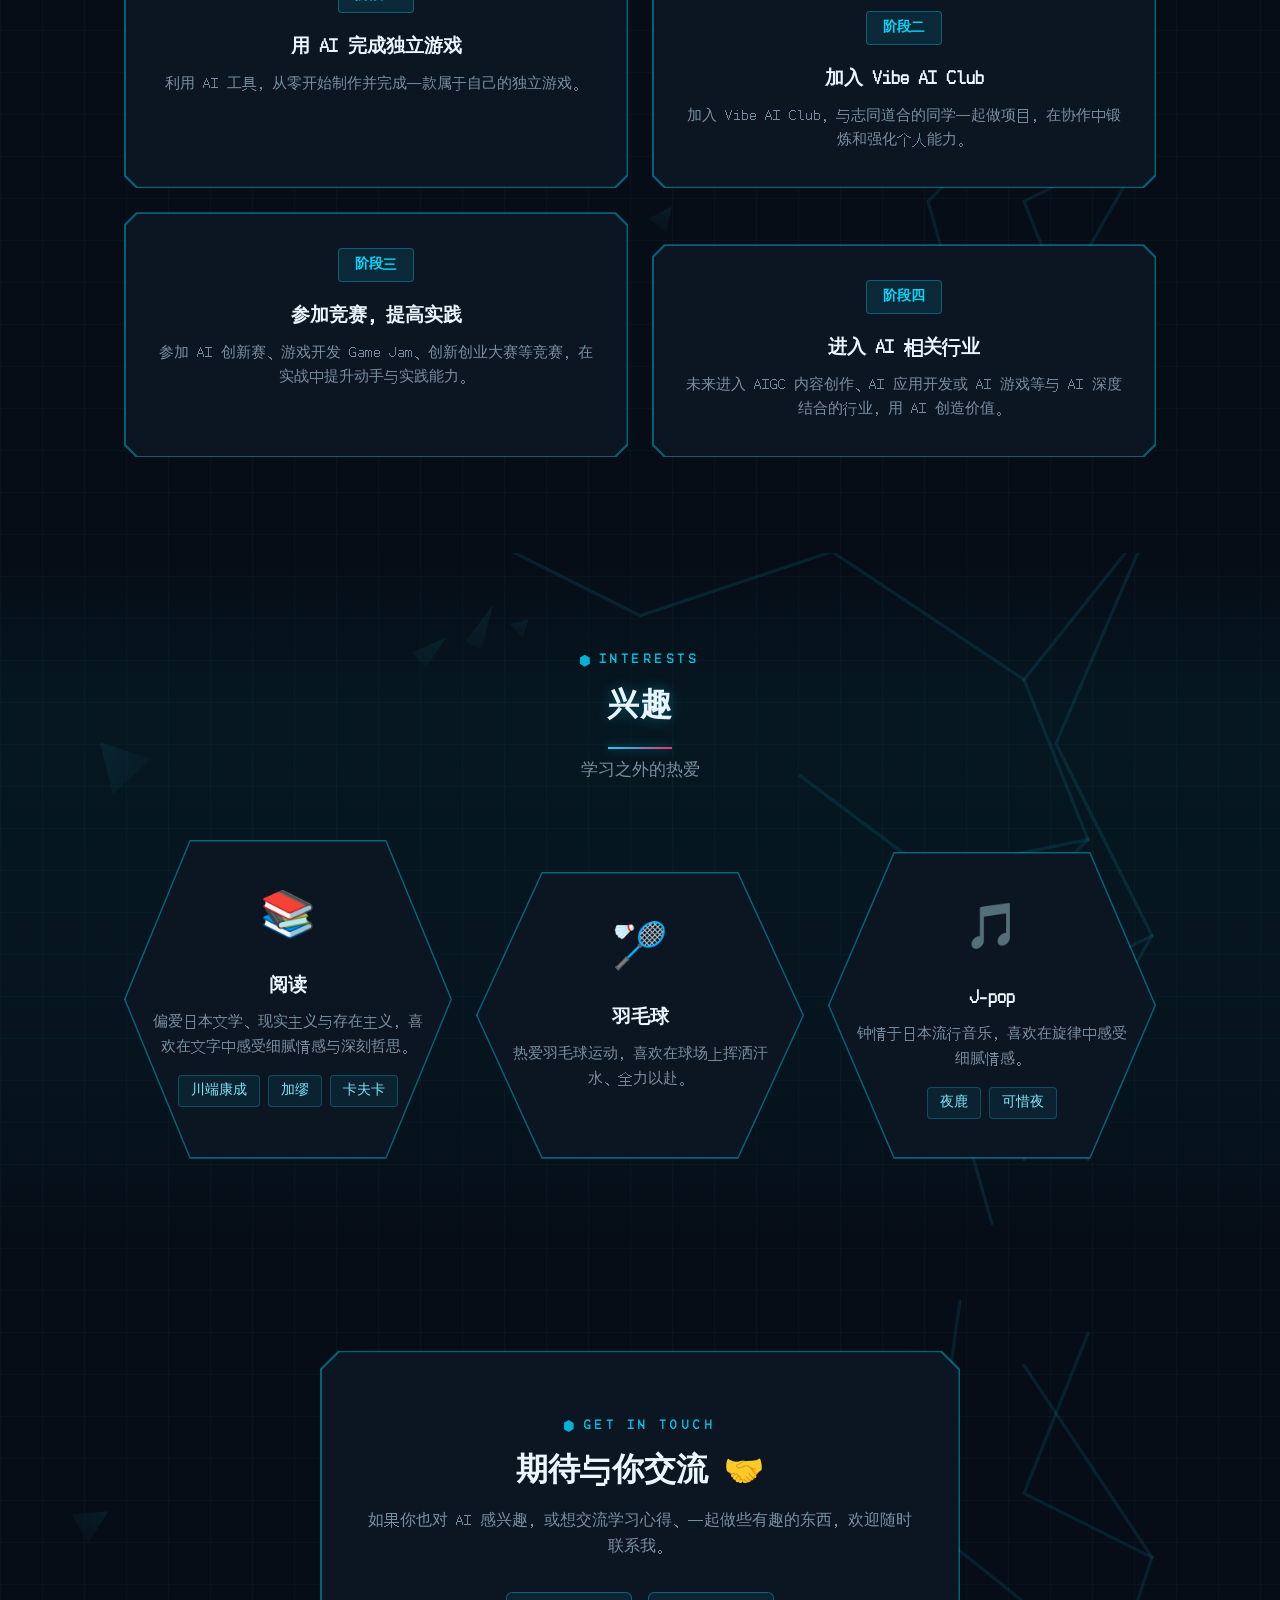
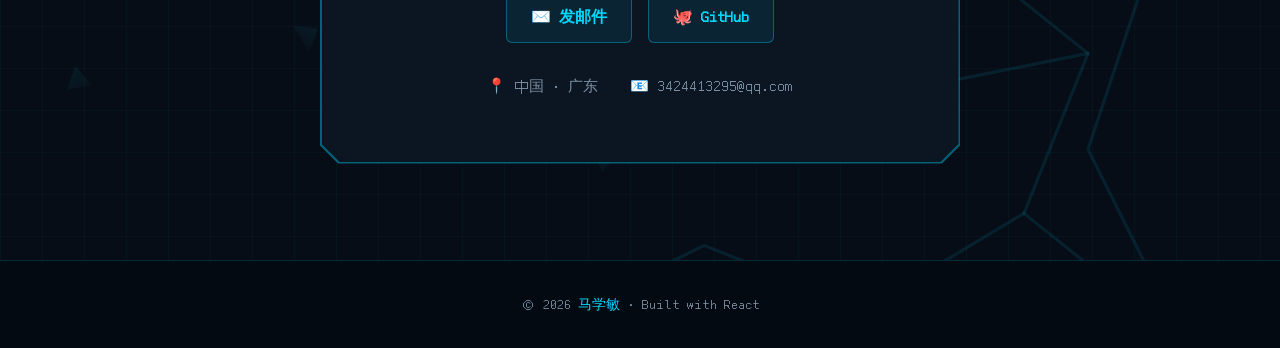
==== commit 2c2f9846: "更新主页 2026-10-12 13:14" ====
--- a/index.html
+++ b/index.html
@@ -24,9 +24,9 @@
     <link rel="preconnect" href="https://fonts.gstatic.com" crossorigin />
     <link href="https://fonts.googleapis.com/css2?family=Press+Start+2P&family=VT323&display=swap" rel="stylesheet" />
     <title>马学敏 · 个人主页</title>
-    <script type="module" crossorigin src="/assets/main-BHJaGClJ.js"></script>
-    <link rel="modulepreload" crossorigin href="/assets/index-D40F0742.js">
-    <link rel="stylesheet" crossorigin href="/assets/index-BNGXuFnj.css">
+    <script type="module" crossorigin src="/assets/main-C3r0ngVM.js"></script>
+    <link rel="modulepreload" crossorigin href="/assets/index-DPWVwmip.js">
+    <link rel="stylesheet" crossorigin href="/assets/index-D7zxuviq.css">
   </head>
   <body>
     <div id="root"></div>
--- a/assets/index-D7zxuviq.css
+++ b/assets/index-D7zxuviq.css
@@ -0,0 +1 @@
+@font-face{font-family:ArkPixel;src:url(/fonts/ark-pixel-16px-monospaced-latin.ttf.woff2) format("woff2");font-weight:400;font-style:normal;font-display:swap;unicode-range:U+0020-00FF}@font-face{font-family:ArkPixel;src:url(/fonts/ark-pixel-16px-monospaced-zh_cn.ttf.woff2) format("woff2");font-weight:400;font-style:normal;font-display:swap;unicode-range:U+4E00-9FFF,U+3000-303F,U+2000-206F,U+FF00-FFEF}:root{--primary: #00d9ff;--primary-dark: #00a8cc;--accent: #7ee7ff;--neon-pink: #ff2a6d;--neon-purple: #b026ff;--bg: #070d16;--bg-alt: rgba(var(--primary-rgb), .045);--card: #0c1522;--dark: #eaf6ff;--text: #b7c8da;--text-light: #7a8fa3;--border: rgba(var(--primary-rgb), .16);--radius: 4px;--shadow: 0 4px 24px rgba(0, 0, 0, .45);--shadow-lg: 0 12px 40px rgba(0, 0, 0, .55);--glow: 0 0 12px rgba(var(--primary-rgb), .35);--max-width: 1080px;--primary-rgb: 0, 217, 255;--accent-rgb: 126, 231, 255;--bg-rgb: 7, 13, 22;--bg-deep: #040a12;--on-primary: #04121a;--primary-bright: #4ae6ff;--primary-deep: #0095b5;--avatar-a: #0d3347;--avatar-b: #04121a;--crack: rgba(0, 217, 255, .1);color-scheme:dark}*{margin:0;padding:0;box-sizing:border-box}html{scroll-behavior:smooth}body{font-family:ArkPixel,Courier New,Consolas,Microsoft YaHei,PingFang SC,monospace;font-size:16px;color:var(--text);background-color:var(--bg);background-image:linear-gradient(rgba(var(--primary-rgb),.03) 1px,transparent 1px),linear-gradient(90deg,rgba(var(--primary-rgb),.03) 1px,transparent 1px);background-size:42px 42px;line-height:1.6;-webkit-font-smoothing:antialiased;animation:grid-move 24s linear infinite}body:before{content:"";position:fixed;top:0;right:0;bottom:0;left:0;pointer-events:none;z-index:9999;background:repeating-linear-gradient(0deg,rgba(0,0,0,.08) 0px,rgba(0,0,0,.08) 1px,transparent 1px,transparent 3px);animation:scan-move 7s linear infinite}a{color:inherit;text-decoration:none}.container{max-width:var(--max-width);margin:0 auto;padding:0 24px}.particles-canvas{position:fixed;top:0;right:0;bottom:0;left:0;z-index:0;pointer-events:none}main{position:relative;z-index:1}.start-screen{position:fixed;top:0;right:0;bottom:0;left:0;z-index:9998;background:radial-gradient(circle at 50% 40%,rgba(var(--primary-rgb),.07),transparent 60%),var(--bg);cursor:pointer}.start-screen.fading{pointer-events:none}.start-screen.fading:after{content:"";position:fixed;top:0;right:0;bottom:0;left:0;background:var(--bg);opacity:0;animation:curtain-in .6s ease forwards}@keyframes curtain-in{to{opacity:1}}.enter-fade{position:fixed;top:0;right:0;bottom:0;left:0;z-index:9999;background:var(--bg);pointer-events:none;animation:enter-fade .7s ease forwards}@keyframes enter-fade{0%{opacity:1}to{opacity:0}}.boot-screen,.title-screen{position:absolute;top:0;right:0;bottom:0;left:0;display:flex;flex-direction:column;align-items:center;justify-content:center;text-align:center;padding:24px;transition:opacity .5s ease}.boot-screen{opacity:1}.boot-screen.boot-hidden,.title-screen{opacity:0;pointer-events:none}.title-screen.title-show{opacity:1;pointer-events:auto}.boot-text{font-size:.9rem;letter-spacing:.3em;text-transform:uppercase;color:var(--primary);margin-bottom:22px}.boot-bar{width:280px;height:4px;background:rgba(var(--primary-rgb),.15);border-radius:2px;overflow:hidden}.boot-fill{height:100%;background:var(--primary);box-shadow:0 0 10px rgba(var(--primary-rgb),.6);transition:width .1s linear}.boot-percent{margin-top:12px;font-size:.85rem;color:var(--text-light)}.start-kicker{font-size:.85rem;letter-spacing:.4em;text-transform:uppercase;color:var(--primary);margin-bottom:22px;opacity:.85}.start-title{font-size:clamp(2.5rem,7vw,4.5rem);color:var(--dark);letter-spacing:.08em;text-shadow:0 0 26px rgba(var(--primary-rgb),.55);margin-bottom:14px}.start-subtitle{font-size:1.1rem;color:var(--text-light);margin-bottom:48px}.start-btn{display:inline-block;padding:16px 44px;background:var(--primary);color:var(--on-primary);font-size:1.05rem;font-weight:600;clip-path:polygon(10px 0,calc(100% - 10px) 0,100% 10px,100% calc(100% - 10px),calc(100% - 10px) 100%,10px 100%,0 calc(100% - 10px),0 10px);animation:start-pulse 1.8s ease-in-out infinite}.start-hint{margin-top:28px;font-size:.8rem;letter-spacing:.15em;color:var(--text-light);opacity:.7}@keyframes start-pulse{0%,to{opacity:.6}50%{opacity:1}}.cursor{color:var(--primary);animation:blink 1s steps(2) infinite}@keyframes blink{0%,to{opacity:1}50%{opacity:0}}.section{position:relative;z-index:0;overflow:hidden;padding:96px 0}.section-alt{background:linear-gradient(180deg,transparent,rgba(var(--primary-rgb),.05) 22%,rgba(var(--primary-rgb),.035) 78%,transparent)}.section-heading{text-align:center;margin-bottom:56px}.section-heading h2{font-size:2rem;font-weight:700;color:var(--dark);letter-spacing:.04em;text-shadow:0 0 14px rgba(var(--primary-rgb),.35);animation:glitch-soft 9s infinite}.section-heading h2:after{content:"";display:block;width:64px;height:2px;margin:16px auto 0;background:linear-gradient(90deg,var(--primary),var(--neon-pink));box-shadow:0 0 10px rgba(var(--primary-rgb),.5)}.section-heading p{margin-top:8px;color:var(--text-light);font-size:1.05rem}#skills .section-heading,#projects .section-heading{text-align:left}#skills .section-heading h2:after,#projects .section-heading h2:after{margin:16px 0 0}#talents .section-heading,#goals .section-heading{text-align:right}#talents .section-heading h2:after,#goals .section-heading h2:after{margin:16px 0 0 auto}.section-en{display:block;font-size:.8rem;letter-spacing:.35em;text-transform:uppercase;color:var(--primary);margin-bottom:10px;font-weight:600;opacity:.9}.section-en:before{content:"";display:inline-block;width:10px;height:12px;margin-right:10px;vertical-align:middle;background:var(--primary);clip-path:polygon(50% 0,100% 25%,100% 75%,50% 100%,0 75%,0 25%);opacity:.9}.navbar{position:fixed;top:0;left:0;right:0;z-index:100;background:rgba(var(--bg-rgb),.85);-webkit-backdrop-filter:blur(12px);backdrop-filter:blur(12px);border-bottom:1px solid var(--border);transition:box-shadow .3s}.navbar.scrolled{box-shadow:0 4px 24px rgba(var(--primary-rgb),.12)}.navbar-inner{max-width:var(--max-width);margin:0 auto;padding:0 24px;height:64px;display:flex;align-items:center;justify-content:space-between}.logo{font-family:ArkPixel,Courier New,monospace;font-size:1.1rem;font-weight:700;color:var(--primary);text-shadow:var(--glow);letter-spacing:.05em;animation:glitch-soft 6s infinite}.logo span{color:var(--neon-pink)}.nav-links{display:flex;gap:32px;list-style:none}.nav-links a{position:relative;color:var(--text);font-size:.95rem;font-weight:500;transition:all .2s}.nav-links a:before{content:"▸";position:absolute;left:-16px;top:50%;transform:translateY(-50%);color:var(--primary);opacity:0;transition:opacity .2s}.nav-links a:hover:before{opacity:1}.nav-links a:hover{color:var(--primary);text-shadow:0 0 8px rgba(var(--primary-rgb),.5)}.nav-toggle{display:none;background:none;border:none;cursor:pointer;flex-direction:column;gap:5px;padding:4px}.nav-toggle span{display:block;width:22px;height:2px;background:var(--primary);border-radius:2px}.nav-actions{display:flex;align-items:center;gap:10px}.sound-toggle{flex:none;width:34px;height:34px;display:grid;place-items:center;background:none;border:1px solid var(--border);border-radius:var(--radius);cursor:pointer;transition:border-color .2s,box-shadow .2s,background .2s}.sound-toggle svg{width:18px;height:18px;fill:var(--primary);overflow:visible}.sound-toggle svg .stroke{fill:none;stroke:var(--primary);stroke-width:1.6;stroke-linecap:round}.sound-toggle:hover{border-color:var(--primary);background:rgba(var(--primary-rgb),.06);box-shadow:var(--glow)}.sound-toggle[aria-pressed=false] svg,.sound-toggle[aria-pressed=false] svg .stroke{fill:var(--text-light);stroke:var(--text-light)}.sound-toggle[aria-pressed=false] svg path:first-child{fill:var(--text-light)}.hero{position:relative;padding:170px 0 130px;background:radial-gradient(circle at 20% 20%,rgba(var(--primary-rgb),.08),transparent 50%),radial-gradient(circle at 80% 80%,rgba(var(--primary-rgb),.05),transparent 50%),var(--bg);overflow:hidden}.hero:before{content:"";position:absolute;top:-220px;right:-220px;width:520px;height:520px;background:radial-gradient(circle,rgba(var(--primary-rgb),.12),transparent 70%);animation:glow-pulse 5s ease-in-out infinite}.hero:after{content:"";position:absolute;top:50%;right:6%;width:240px;height:240px;transform:translateY(-50%);clip-path:polygon(50% 0,100% 100%,0 100%);background:rgba(var(--primary-rgb),.05);border-bottom:2px solid rgba(var(--primary-rgb),.25);pointer-events:none}.cracks{position:absolute;top:0;left:0;width:100%;height:100%;pointer-events:none;z-index:0}.shard{position:absolute;pointer-events:none;z-index:0;clip-path:polygon(50% 0,100% 100%,0 100%);background:linear-gradient(160deg,rgba(var(--primary-rgb),.12),rgba(var(--accent-rgb),.02));animation:shard-float 6s ease-in-out infinite}.shard-1{top:16%;left:14%;width:60px;height:54px;transform:rotate(-18deg)}.shard-2{top:30%;left:24%;width:40px;height:36px;transform:rotate(28deg)}.shard-3{top:52%;left:10%;width:48px;height:44px;transform:rotate(-6deg)}.shard-4{top:22%;left:30%;width:32px;height:28px;transform:rotate(45deg)}.glass-cracks{position:absolute;top:0;right:0;bottom:0;left:0;pointer-events:none;z-index:-1;overflow:hidden}.glass-cracks svg{position:absolute;top:0;left:0;width:100%;height:100%}.gshard{position:absolute;clip-path:polygon(50% 0,100% 100%,0 100%);background:linear-gradient(160deg,rgba(var(--primary-rgb),.09),rgba(var(--accent-rgb),.02));animation:shard-float 6s ease-in-out infinite}@keyframes shard-float{0%,to{translate:0 0;opacity:.5}10%{opacity:1}18%{opacity:.35}25%{translate:0 -6px;opacity:.8}34%{opacity:.3}42%{opacity:.95}50%{translate:0 -13px;opacity:.45}58%{opacity:1}66%{opacity:.3}75%{translate:0 -6px;opacity:.85}84%{opacity:.4}92%{opacity:.95}}.hero-inner{position:relative;z-index:1;display:flex;align-items:center;gap:64px}.hero-inner:before{content:"";position:absolute;left:-50px;top:12%;width:84px;height:96px;background:rgba(var(--primary-rgb),.06);clip-path:polygon(50% 0,100% 25%,100% 75%,50% 100%,0 75%,0 25%);pointer-events:none}.hero-inner:after{content:"";position:absolute;right:40px;bottom:-30px;width:56px;height:64px;background:rgba(var(--primary-rgb),.1);clip-path:polygon(50% 0,100% 25%,100% 75%,50% 100%,0 75%,0 25%);pointer-events:none}.hero-text{flex:1}.hero-greeting{display:inline-block;padding:6px 16px;background:rgba(var(--primary-rgb),.08);border:1px solid rgba(var(--primary-rgb),.35);color:var(--primary);border-radius:4px;font-size:.9rem;font-weight:600;margin-bottom:22px}.hero h1{font-size:3rem;font-weight:800;color:var(--dark);letter-spacing:.02em;line-height:1.2}.hero h1 .gradient{color:var(--primary);text-shadow:0 0 18px rgba(var(--primary-rgb),.5);animation:glitch-text 6s infinite}@keyframes glitch-text{0%,90%,to{text-shadow:0 0 18px rgba(var(--primary-rgb),.5);transform:translate(0)}91%{text-shadow:-5px 0 var(--neon-pink),5px 0 var(--primary);transform:translate(4px,-1px) skew(3deg)}92%{text-shadow:5px 0 var(--neon-pink),-5px 0 var(--primary);transform:translate(-4px,1px) skew(-3deg)}93%{text-shadow:-3px 0 var(--neon-pink),3px 0 var(--primary);transform:translate(2px)}94%{text-shadow:0 0 18px rgba(var(--primary-rgb),.5);transform:translate(0)}}@keyframes glitch-soft{0%,95%,to{text-shadow:0 0 14px rgba(var(--primary-rgb),.35);transform:translate(0)}96%{text-shadow:-2px 0 var(--neon-pink),2px 0 var(--primary);transform:translate(1px)}98%{text-shadow:2px 0 var(--neon-pink),-2px 0 var(--primary);transform:translate(-1px)}}.hero-subtitle{margin-top:16px;font-size:1.25rem;color:var(--text-light);font-weight:500}.hero-tagline{margin-top:10px;font-size:.85rem;letter-spacing:.25em;text-transform:uppercase;color:var(--accent);opacity:.8}.hero-actions{display:flex;gap:16px;margin-top:34px;flex-wrap:wrap}.btn{display:inline-flex;align-items:center;gap:8px;padding:13px 30px;border-radius:4px;font-size:1rem;font-weight:600;cursor:pointer;transition:all .25s;border:none}.btn-primary{background:var(--primary);color:var(--on-primary);box-shadow:var(--glow)}.btn-primary:hover{background:var(--primary-bright);transform:translateY(-2px);box-shadow:0 0 24px rgba(var(--primary-rgb),.6)}.btn-outline{background:transparent;color:var(--primary);border:1.5px solid rgba(var(--primary-rgb),.5)}.btn-outline:hover{background:rgba(var(--primary-rgb),.08);border-color:var(--primary);box-shadow:var(--glow)}.hero-avatar{flex-shrink:0;width:200px;height:200px;border-radius:50%;display:flex;align-items:center;justify-content:center;font-size:4.5rem;font-weight:700;color:var(--on-primary);background:linear-gradient(135deg,var(--primary),var(--primary-deep));border:2px solid rgba(var(--primary-rgb),.6);box-shadow:0 0 30px rgba(var(--primary-rgb),.4);overflow:hidden;animation:avatar-glow 4s ease-in-out infinite}.hero-avatar img{width:100%;height:100%;object-fit:cover}.hero-scroll{position:absolute;bottom:24px;left:50%;transform:translate(-50%);color:var(--primary);animation:bounce 2s infinite}@keyframes bounce{0%,to{transform:translate(-50%)}50%{transform:translate(-50%,8px)}}@keyframes glow-pulse{0%,to{opacity:.6}50%{opacity:1}}@keyframes avatar-glow{0%,to{box-shadow:0 0 22px rgba(var(--primary-rgb),.4)}50%{box-shadow:0 0 48px rgba(var(--primary-rgb),.7)}}@keyframes grid-move{0%{background-position:0 0,0 0}to{background-position:42px 42px,42px 42px}}@keyframes scan-move{0%{background-position:0 0}to{background-position:0 4px}}.about-content{display:grid;grid-template-columns:1.4fr 1fr;gap:56px;align-items:center}.about-text p{margin-bottom:16px;font-size:1.05rem;color:var(--text)}.about-heading{font-size:1.5rem;color:var(--dark);margin-bottom:16px;text-shadow:0 0 10px rgba(var(--primary-rgb),.3)}.stats{display:grid;grid-template-columns:repeat(auto-fit,minmax(150px,1fr));gap:20px}.stat-card{background:var(--card);border:1px solid var(--border);border-radius:var(--radius);padding:28px 20px;text-align:center;transition:all .25s}.stat-card:hover{transform:translateY(-4px);border-color:var(--primary);box-shadow:var(--glow)}.stat-value{font-size:2rem;font-weight:800;color:var(--primary);text-shadow:var(--glow)}.stat-label{margin-top:4px;color:var(--text-light);font-size:.95rem}.about-side{display:flex;flex-direction:column;gap:20px}.ability-panel{display:flex;align-items:center;gap:20px;background:var(--card);border:1px solid var(--border);border-radius:6px;padding:22px 20px}.globe{width:84px;height:84px;border-radius:50%;flex-shrink:0;overflow:hidden;background:repeating-linear-gradient(0deg,transparent 0 13px,rgba(var(--primary-rgb),.28) 13px 14px),repeating-linear-gradient(90deg,rgba(var(--primary-rgb),.18) 0 1px,transparent 1px 13px),radial-gradient(circle at 38% 35%,var(--avatar-a),var(--avatar-b) 72%);box-shadow:0 0 18px rgba(var(--primary-rgb),.35),inset 0 0 14px rgba(var(--primary-rgb),.15);animation:globe-spin 9s linear infinite}@keyframes globe-spin{0%{background-position:0 0,0 0,0 0}to{background-position:0 0,-130px 0,0 0}}.ability-list{flex:1;display:flex;flex-direction:column;gap:12px}.ability-item{display:flex;align-items:center;gap:10px}.ability-name{width:52px;font-size:.9rem;color:var(--dark);text-align:right;flex-shrink:0}.ability-track{flex:1;height:8px;background:#ffffff0f;border:1px solid var(--border);border-radius:4px;overflow:hidden}.ability-fill{height:100%;background:linear-gradient(90deg,var(--primary-dark),var(--primary));box-shadow:0 0 8px rgba(var(--primary-rgb),.5);border-radius:4px}.ability-value{width:28px;font-size:.85rem;color:var(--primary);font-weight:700;text-align:left;flex-shrink:0}.skills-grid{display:grid;grid-template-columns:repeat(3,1fr);gap:24px}.skill-card{background:var(--card);border:1px solid var(--border);border-radius:var(--radius);padding:32px;transition:all .25s}.skill-card:hover{transform:translateY(-4px);border-color:var(--primary);box-shadow:var(--glow)}.skill-card h3{font-size:1.2rem;color:var(--primary);margin-bottom:20px;padding-bottom:12px;border-bottom:1px solid var(--border)}.skill-tags{display:flex;flex-wrap:wrap;gap:10px}.skill-tag{padding:6px 14px;background:rgba(var(--primary-rgb),.06);border:1px solid rgba(var(--primary-rgb),.22);border-radius:4px;font-size:.9rem;color:var(--text);font-weight:500;transition:all .2s}.skill-tag:hover{background:var(--primary);color:var(--on-primary);box-shadow:var(--glow)}.talents-grid{display:grid;grid-template-columns:repeat(3,1fr);gap:24px}.talent-card{background:var(--card);border:1px solid var(--border);border-radius:var(--radius);padding:40px 28px 32px;text-align:center;transition:all .25s}.talent-card:hover{transform:translateY(-6px);border-color:var(--primary);box-shadow:var(--glow)}.talent-icon{width:80px;height:80px;margin:0 auto 20px;display:flex;align-items:center;justify-content:center;font-size:2.4rem;background:rgba(var(--primary-rgb),.08);border:1px solid rgba(var(--primary-rgb),.3);border-radius:8px;box-shadow:var(--glow);animation:talent-float 3s ease-in-out infinite}.talent-card:nth-child(2) .talent-icon{animation-delay:.4s}.talent-card:nth-child(3) .talent-icon{animation-delay:.8s}.talent-card h3{font-size:1.2rem;color:var(--dark);margin-bottom:10px}.talent-card p{color:var(--text-light);font-size:.95rem}.talent-card .talent-evidence{text-align:left;color:var(--text);font-size:.92rem;line-height:1.75;padding-left:12px;border-left:2px solid rgba(var(--primary-rgb),.32)}@keyframes talent-float{0%,to{transform:translateY(0)}50%{transform:translateY(-8px)}}.projects-grid{display:grid;grid-template-columns:repeat(2,1fr);gap:24px}.project-card{background:var(--card);border:1px solid var(--border);border-radius:var(--radius);padding:32px;display:flex;flex-direction:column;transition:all .25s}.project-card:hover{transform:translateY(-6px);border-color:var(--primary);box-shadow:var(--glow)}.project-icon{width:48px;height:48px;border-radius:8px;background:rgba(var(--primary-rgb),.1);border:1px solid rgba(var(--primary-rgb),.3);display:flex;align-items:center;justify-content:center;font-size:1.4rem;margin-bottom:20px}.project-card h3{font-size:1.2rem;color:var(--dark);margin-bottom:10px}.project-card p{color:var(--text-light);font-size:.95rem;flex:1}.project-tech{display:flex;flex-wrap:wrap;gap:8px;margin:20px 0}.project-tech span{font-size:.8rem;padding:4px 10px;background:rgba(var(--primary-rgb),.06);border:1px solid rgba(var(--primary-rgb),.22);border-radius:4px;color:var(--accent);font-weight:500}.project-link{color:var(--primary);font-weight:600;font-size:.95rem;display:inline-flex;align-items:center;gap:6px}.project-link:hover{text-decoration:underline}.goals-grid{display:grid;grid-template-columns:repeat(2,1fr);gap:24px}.goal-card{background:var(--card);border:1px solid var(--border);border-radius:var(--radius);padding:36px 28px;text-align:center;transition:all .25s}.goal-card:hover{transform:translateY(-4px);border-color:var(--primary);box-shadow:var(--glow)}.goal-period{display:inline-block;padding:5px 16px;background:rgba(var(--primary-rgb),.1);border:1px solid rgba(var(--primary-rgb),.32);color:var(--primary);border-radius:4px;font-size:.85rem;font-weight:600;margin-bottom:18px}.goal-card h3{font-size:1.2rem;color:var(--dark);margin-bottom:10px}.goal-card p{color:var(--text-light);font-size:.95rem}.hobbies-grid{display:grid;grid-template-columns:repeat(3,1fr);gap:24px}.hobby-card{background:var(--card);border:1px solid var(--border);border-radius:var(--radius);padding:40px 28px;text-align:center;transition:all .25s}.hobby-card:hover{transform:translateY(-6px);border-color:var(--primary);box-shadow:var(--glow)}.hobby-icon{font-size:2.8rem;margin-bottom:18px;display:inline-block;transition:transform .3s}.hobby-card:hover .hobby-icon{transform:scale(1.2) rotate(-8deg)}.hobby-card h3{font-size:1.2rem;color:var(--dark);margin-bottom:10px}.hobby-card p{color:var(--text-light);font-size:.95rem}.hobby-tags{display:flex;flex-wrap:wrap;justify-content:center;gap:8px;margin-top:16px}.hobby-tag{padding:4px 12px;font-size:.85rem;background:rgba(var(--primary-rgb),.07);border:1px solid rgba(var(--primary-rgb),.25);border-radius:4px;color:var(--accent);font-weight:500}.contact-card{max-width:640px;margin:0 auto;background:rgba(var(--primary-rgb),.04);border:1px solid var(--border);border-radius:8px;padding:64px 48px;text-align:center;color:var(--text);box-shadow:var(--glow)}.contact-card h2{font-size:2rem;margin-bottom:12px;color:var(--dark)}.contact-card p{color:var(--text-light);margin-bottom:32px}.contact-links{display:flex;justify-content:center;gap:16px;flex-wrap:wrap}.contact-link{display:inline-flex;align-items:center;gap:8px;padding:12px 24px;background:rgba(var(--primary-rgb),.08);border:1px solid rgba(var(--primary-rgb),.35);border-radius:6px;color:var(--primary);font-weight:600;transition:all .2s}.contact-link:hover{background:var(--primary);color:var(--on-primary);box-shadow:var(--glow)}.contact-meta{margin-top:32px;display:flex;justify-content:center;gap:32px;flex-wrap:wrap;color:var(--text-light);font-size:.95rem}.scroll-top{position:fixed;bottom:24px;right:24px;width:44px;height:44px;border-radius:8px;background:var(--primary);color:var(--on-primary);font-size:1.2rem;border:none;cursor:pointer;opacity:0;pointer-events:none;transition:all .3s;box-shadow:var(--glow);z-index:90}.scroll-top.visible{opacity:1;pointer-events:auto}.scroll-top:hover{transform:translateY(-3px);background:var(--primary-bright)}.footer{background:var(--bg-deep);color:var(--text-light);text-align:center;padding:32px 24px;font-size:.9rem;border-top:1px solid var(--border);position:relative;z-index:1}.footer span{color:var(--primary)}.skills-grid .skill-card:nth-child(2),.talents-grid .talent-card:nth-child(2),.projects-grid .project-card:nth-child(2),.hobbies-grid .hobby-card:nth-child(2){margin-top:32px}.skills-grid .skill-card:nth-child(3),.talents-grid .talent-card:nth-child(3),.projects-grid .project-card:nth-child(3),.hobbies-grid .hobby-card:nth-child(3){margin-top:12px}.goals-grid .goal-card:nth-child(2),.goals-grid .goal-card:nth-child(4){margin-top:32px}.projects-grid .project-card:nth-child(1){rotate:-1.2deg}.projects-grid .project-card:nth-child(2){rotate:1.2deg}.stat-card{--shape: 20px 0, calc(100% - 20px) 0, 100% 20px, 100% calc(100% - 20px) , calc(100% - 20px) 100%, 20px 100%, 0 calc(100% - 20px) , 0 20px}.skill-card{--shape: 26px 0, 100% 0, 100% calc(100% - 26px) , calc(100% - 26px) 100%, 0 100%, 0 26px}.talent-card{--shape: 14px 0, calc(100% - 14px) 0, 100% 14px, 100% calc(100% - 14px) , calc(100% - 14px) 100%, 14px 100%, 0 calc(100% - 14px) , 0 14px}.project-card{--shape: 0 0, calc(100% - 26px) 0, 100% 26px, 100% 100%, 26px 100%, 0 calc(100% - 26px) }.goal-card{--shape: 12px 0, calc(100% - 12px) 0, 100% 12px, 100% calc(100% - 12px) , calc(100% - 12px) 100%, 12px 100%, 0 calc(100% - 12px) , 0 12px}.hobby-card{--shape: 20% 0, 80% 0, 100% 50%, 80% 100%, 20% 100%, 0 50%}.contact-card{--shape: 18px 0, calc(100% - 18px) 0, 100% 18px, 100% calc(100% - 18px) , calc(100% - 18px) 100%, 18px 100%, 0 calc(100% - 18px) , 0 18px}.stat-card,.skill-card,.talent-card,.project-card,.goal-card,.hobby-card,.contact-card{position:relative;z-index:0;border:none;background:rgba(var(--primary-rgb),.42);clip-path:polygon(var(--shape))}.stat-card:before,.skill-card:before,.talent-card:before,.project-card:before,.goal-card:before,.hobby-card:before,.contact-card:before{content:"";position:absolute;top:1.5px;right:1.5px;bottom:1.5px;left:1.5px;background:var(--card);clip-path:polygon(var(--shape));z-index:-1}.stat-card:hover,.skill-card:hover,.talent-card:hover,.project-card:hover,.goal-card:hover,.hobby-card:hover{filter:brightness(1.2)}@media(max-width:900px){.hero-inner{flex-direction:column-reverse;text-align:center;gap:40px}.hero h1{font-size:2.4rem}.hero-actions{justify-content:center}.about-content,.skills-grid,.projects-grid,.goals-grid,.talents-grid,.hobbies-grid{grid-template-columns:1fr}.skills-grid .skill-card:nth-child(2),.talents-grid .talent-card:nth-child(2),.projects-grid .project-card:nth-child(2),.hobbies-grid .hobby-card:nth-child(2),.skills-grid .skill-card:nth-child(3),.talents-grid .talent-card:nth-child(3),.projects-grid .project-card:nth-child(3),.hobbies-grid .hobby-card:nth-child(3),.goals-grid .goal-card:nth-child(2),.goals-grid .goal-card:nth-child(4){margin-top:0}.projects-grid .project-card:nth-child(1),.projects-grid .project-card:nth-child(2){rotate:0deg}.nav-links{display:none;position:absolute;top:64px;left:0;right:0;flex-direction:column;background:var(--bg);padding:16px 24px;gap:16px;border-bottom:1px solid var(--border);box-shadow:var(--shadow-lg)}.nav-links.open,.nav-toggle{display:flex}}.gstats-line{display:flex;flex-wrap:wrap;justify-content:center;align-items:baseline;gap:8px 0;margin-bottom:22px;list-style:none;font-size:.9rem;color:var(--text-light)}.gstats-line li{display:flex;align-items:baseline;gap:5px}.gstats-line li+li:before{content:"·";margin:0 12px;color:var(--border)}.gstats-line b{font-size:1.05rem;line-height:1;color:var(--primary);text-shadow:0 0 14px rgba(var(--primary-rgb),.4)}.gdesign-actions{display:flex;justify-content:center;margin-bottom:28px}.gdesign-toggle{display:inline-flex;align-items:center;gap:7px;font:inherit;font-size:.85rem;padding:8px 18px;border:1px solid var(--border);border-radius:var(--radius);background:transparent;color:var(--text);cursor:pointer;transition:all .2s}.gdesign-toggle:hover{border-color:var(--primary);color:var(--primary);box-shadow:var(--glow)}.gdesign-arrow{font-size:.7rem;line-height:1}.gfeatures-panel{display:grid;grid-template-rows:0fr;transition:grid-template-rows .35s ease}.gfeatures-panel.on{grid-template-rows:1fr}.gfeatures-panel>.gfeatures-grid{min-height:0;overflow:hidden}.gfeatures-grid{display:grid;grid-template-columns:repeat(3,1fr);gap:20px}.gfeature-card{padding:26px 24px;background:var(--card);border:1px solid var(--border);border-radius:var(--radius);transition:all .25s}.gfeature-card:hover{transform:translateY(-5px);border-color:var(--primary);box-shadow:var(--glow)}.gfeature-icon{margin-bottom:14px;font-size:1.5rem}.gfeature-card h3{margin-bottom:8px;font-size:1.05rem;color:var(--dark)}.gfeature-card p{font-size:.9rem;color:var(--text-light);line-height:1.7}@media(max-width:900px){.gfeatures-grid{grid-template-columns:1fr}}@media(max-width:560px){.gstats-line{gap:4px 16px}.gstats-line li+li:before{content:none}}[data-theme=light]{--primary: #0b7ea3;--primary-dark: #096886;--accent: #3fa7c4;--primary-rgb: 11, 126, 163;--accent-rgb: 63, 167, 196;--bg: #f6f1e7;--bg-rgb: 246, 241, 231;--bg-alt: rgba(11, 126, 163, .05);--card: #fffdf6;--dark: #1c2a33;--text: #45535e;--text-light: #77858f;--border: rgba(11, 126, 163, .22);--shadow: 0 4px 20px rgba(60, 72, 84, .1);--shadow-lg: 0 12px 36px rgba(60, 72, 84, .16);--glow: 0 0 10px rgba(11, 126, 163, .18);--bg-deep: #ece4d3;--on-primary: #f6fcff;--primary-bright: #1296bd;--primary-deep: #065a74;--avatar-a: #d9ecf2;--avatar-b: #b9dbe6;--crack: rgba(11, 126, 163, .14);color-scheme:light}[data-theme=light] .particles-canvas{opacity:.28}.glass-cracks .crack-lines{stroke:var(--crack)}.tour-btn{position:fixed;left:24px;bottom:24px;z-index:95;padding:10px 16px;font-family:inherit;font-size:.9rem;color:var(--primary);background:rgba(var(--bg-rgb),.85);border:1px solid var(--border);border-radius:8px;-webkit-backdrop-filter:blur(10px);backdrop-filter:blur(10px);box-shadow:var(--shadow);cursor:pointer;transition:border-color .25s,box-shadow .25s,transform .25s,color .25s}.tour-btn:hover{border-color:var(--primary);box-shadow:var(--glow);transform:translateY(-2px)}.tour-btn.running{color:var(--text)}.tour-caption{position:fixed;left:50%;bottom:24px;transform:translate(-50%);z-index:96;width:min(560px,calc(100vw - 240px));padding:12px 18px 14px;background:rgba(var(--bg-rgb),.92);border:1px solid var(--border);border-radius:8px;-webkit-backdrop-filter:blur(12px);backdrop-filter:blur(12px);box-shadow:var(--shadow-lg);animation:tour-in .35s ease}.tour-step{display:flex;justify-content:space-between;align-items:baseline;font-size:.72rem;letter-spacing:.1em;color:var(--text-light)}.tour-caption p{margin:6px 0 10px;font-size:.95rem;color:var(--dark)}.tour-hint{letter-spacing:0;opacity:.75}.tour-progress{height:3px;border-radius:2px;background:var(--border);overflow:hidden}.tour-progress span{display:block;height:100%;background:var(--primary);transition:width .4s ease}@keyframes tour-in{0%{opacity:0;transform:translate(-50%) translateY(12px)}to{opacity:1;transform:translate(-50%) translateY(0)}}.note-overlay{position:fixed;top:0;right:0;bottom:0;left:0;z-index:200;display:grid;place-items:center;padding:24px;background:#04080eb8;-webkit-backdrop-filter:blur(6px);backdrop-filter:blur(6px);animation:note-fade .25s ease}.note-card{width:min(460px,100%);padding:28px 30px 24px;background:var(--card);border:1px solid var(--border);border-radius:8px;box-shadow:var(--shadow-lg),var(--glow);animation:note-in .35s cubic-bezier(.2,.9,.3,1.2)}.note-card h3{margin:6px 0 16px;font-size:1.15rem;color:var(--dark)}.note-lines p{font-size:.95rem;line-height:1.9;color:var(--text);opacity:0;animation:note-line .5s ease forwards}.note-close{margin-top:20px;padding:8px 20px;font-family:inherit;font-size:.9rem;color:var(--primary);background:none;border:1px solid var(--border);border-radius:6px;cursor:pointer;transition:border-color .2s,box-shadow .2s}.note-close:hover{border-color:var(--primary);box-shadow:var(--glow)}@keyframes note-fade{0%{opacity:0}to{opacity:1}}@keyframes note-in{0%{opacity:0;transform:translateY(14px) scale(.97)}to{opacity:1;transform:translateY(0) scale(1)}}@keyframes note-line{0%{opacity:0;transform:translateY(6px)}to{opacity:1;transform:translateY(0)}}@media(max-width:700px){.tour-caption{width:calc(100vw - 40px);bottom:86px}}.sf-entry{margin-top:20px}
